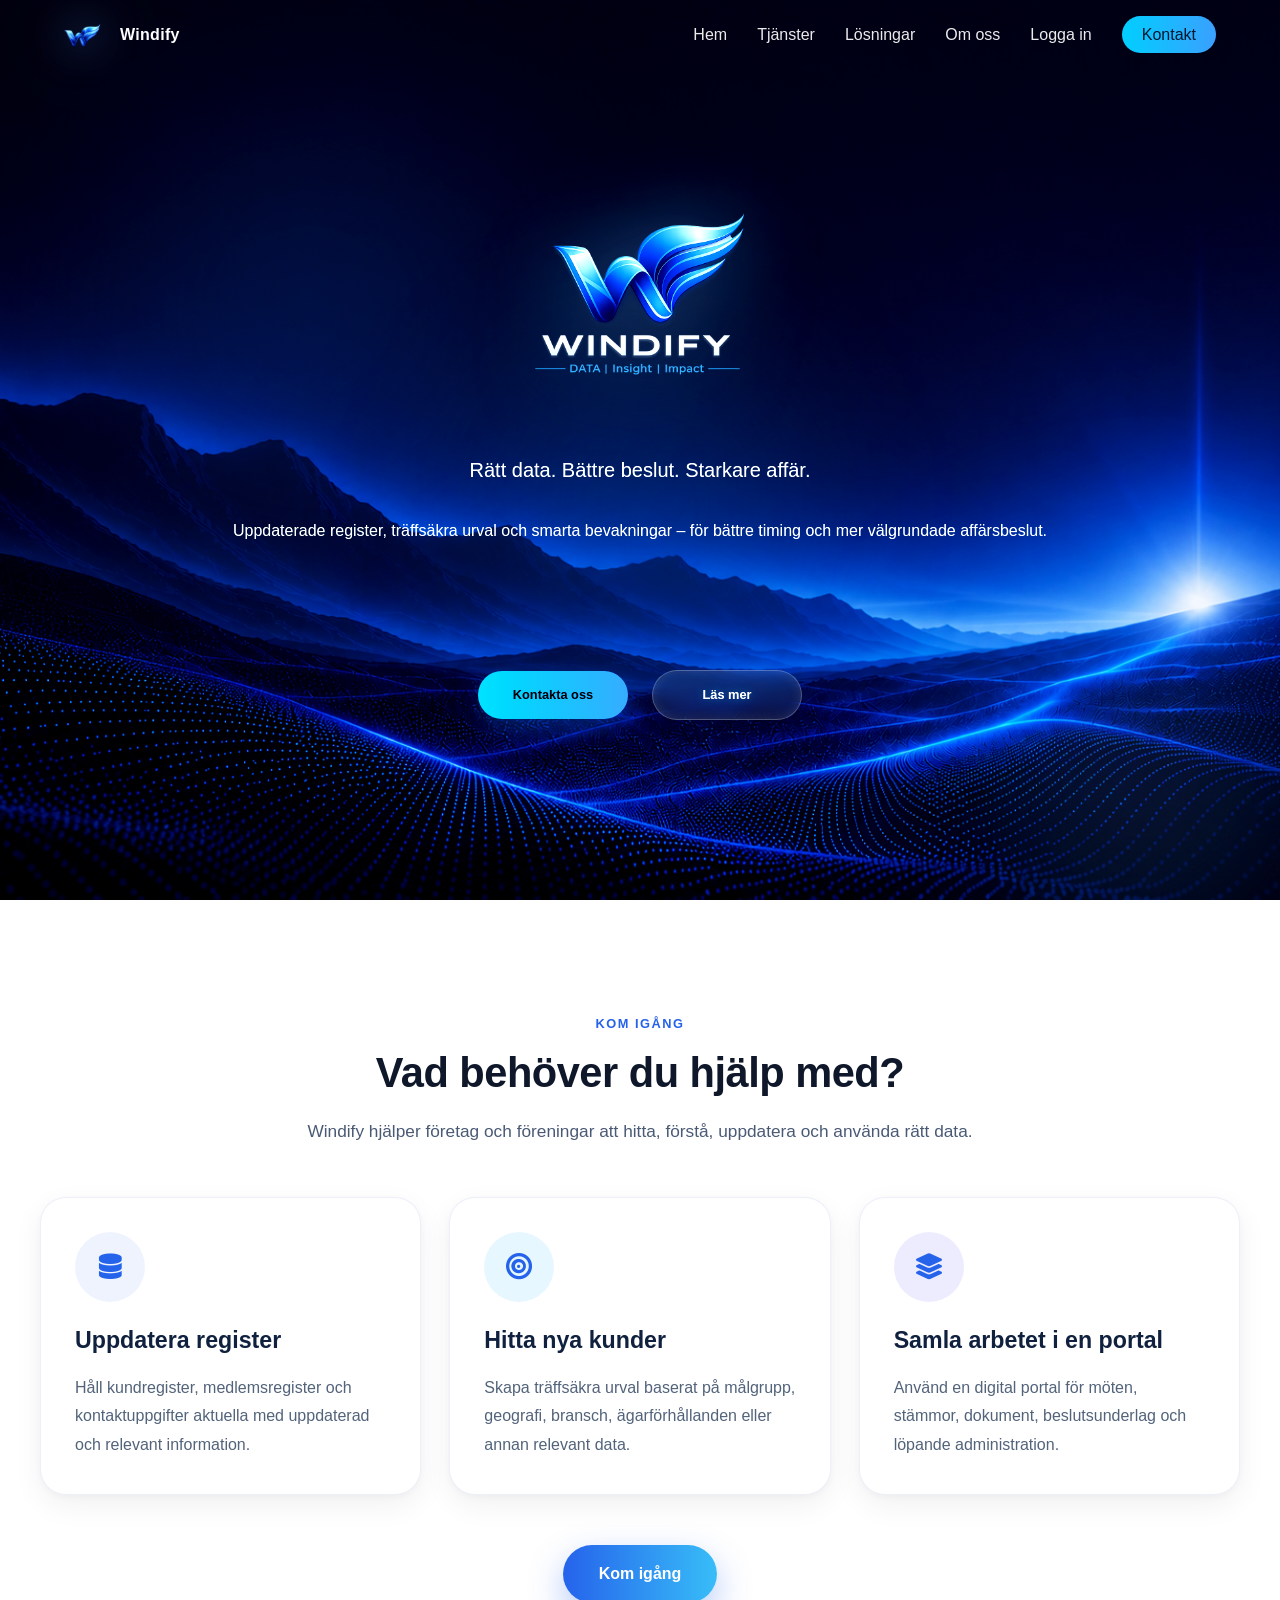
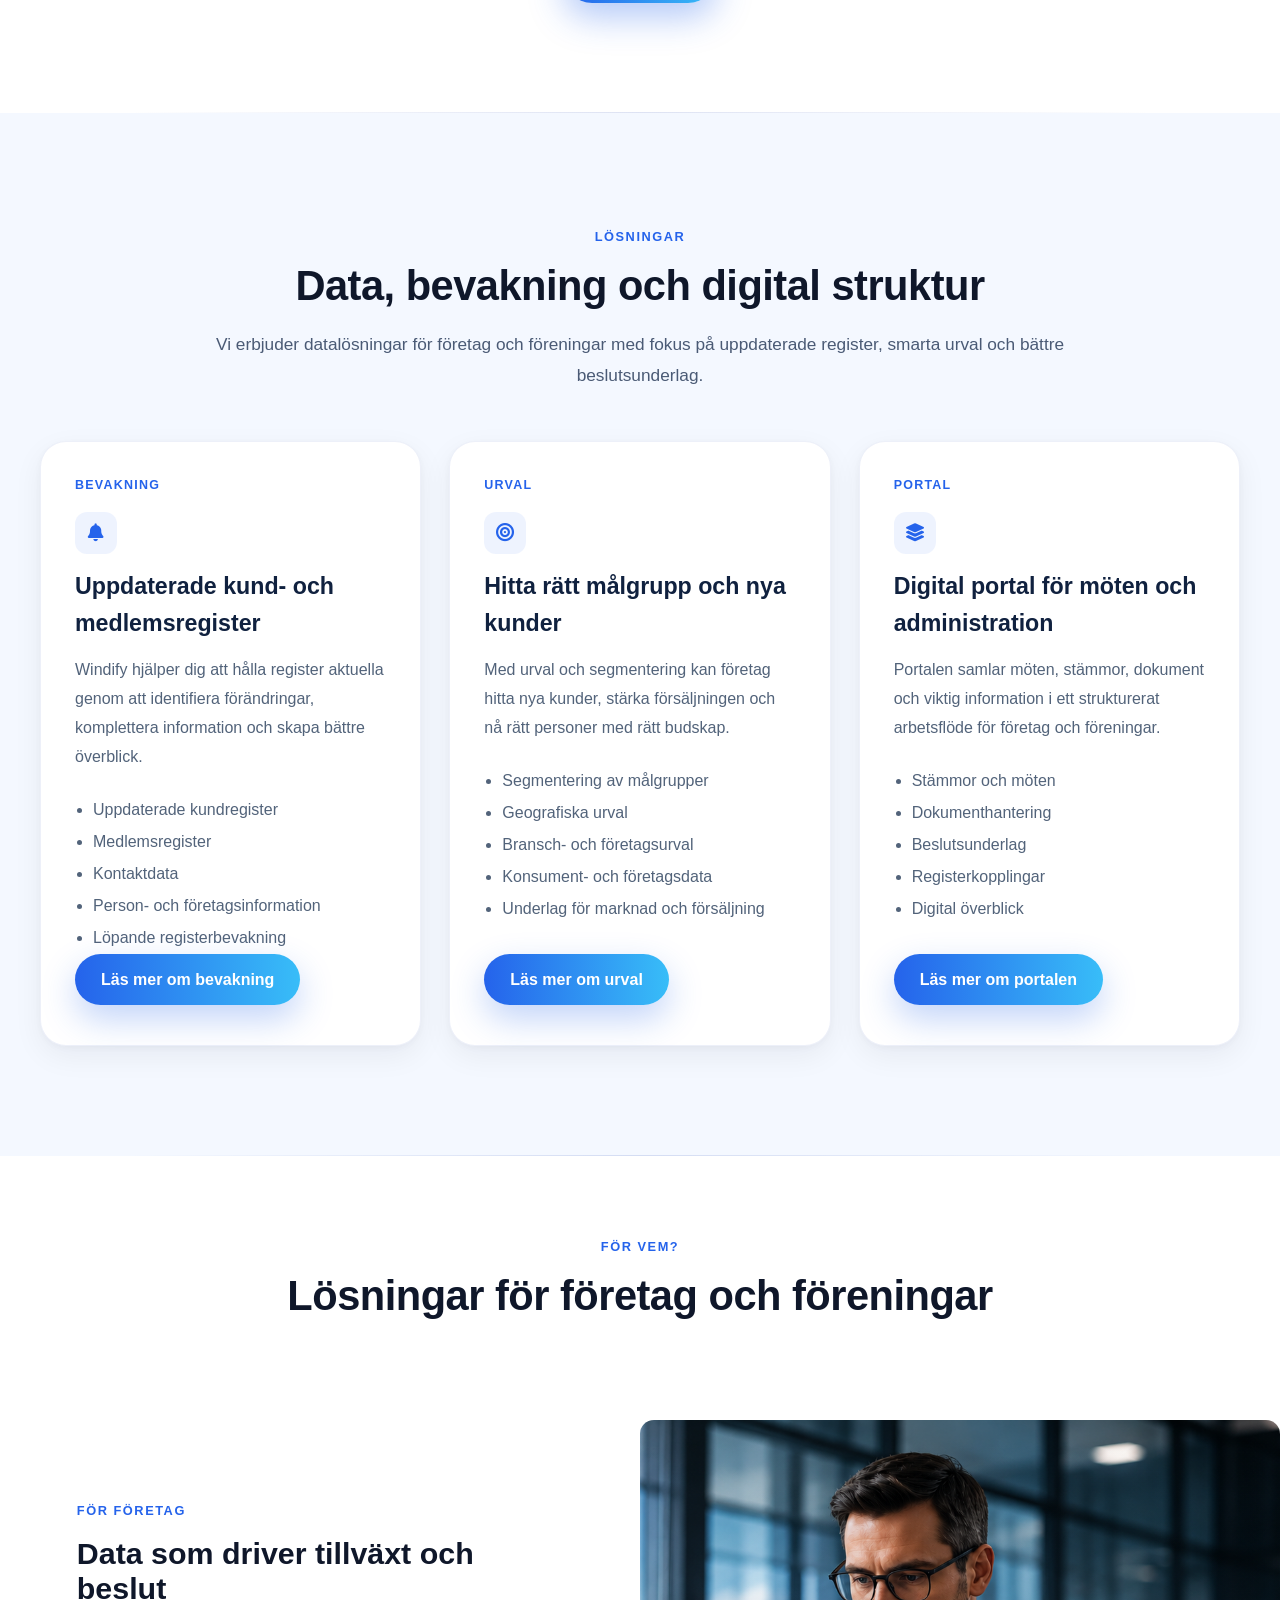
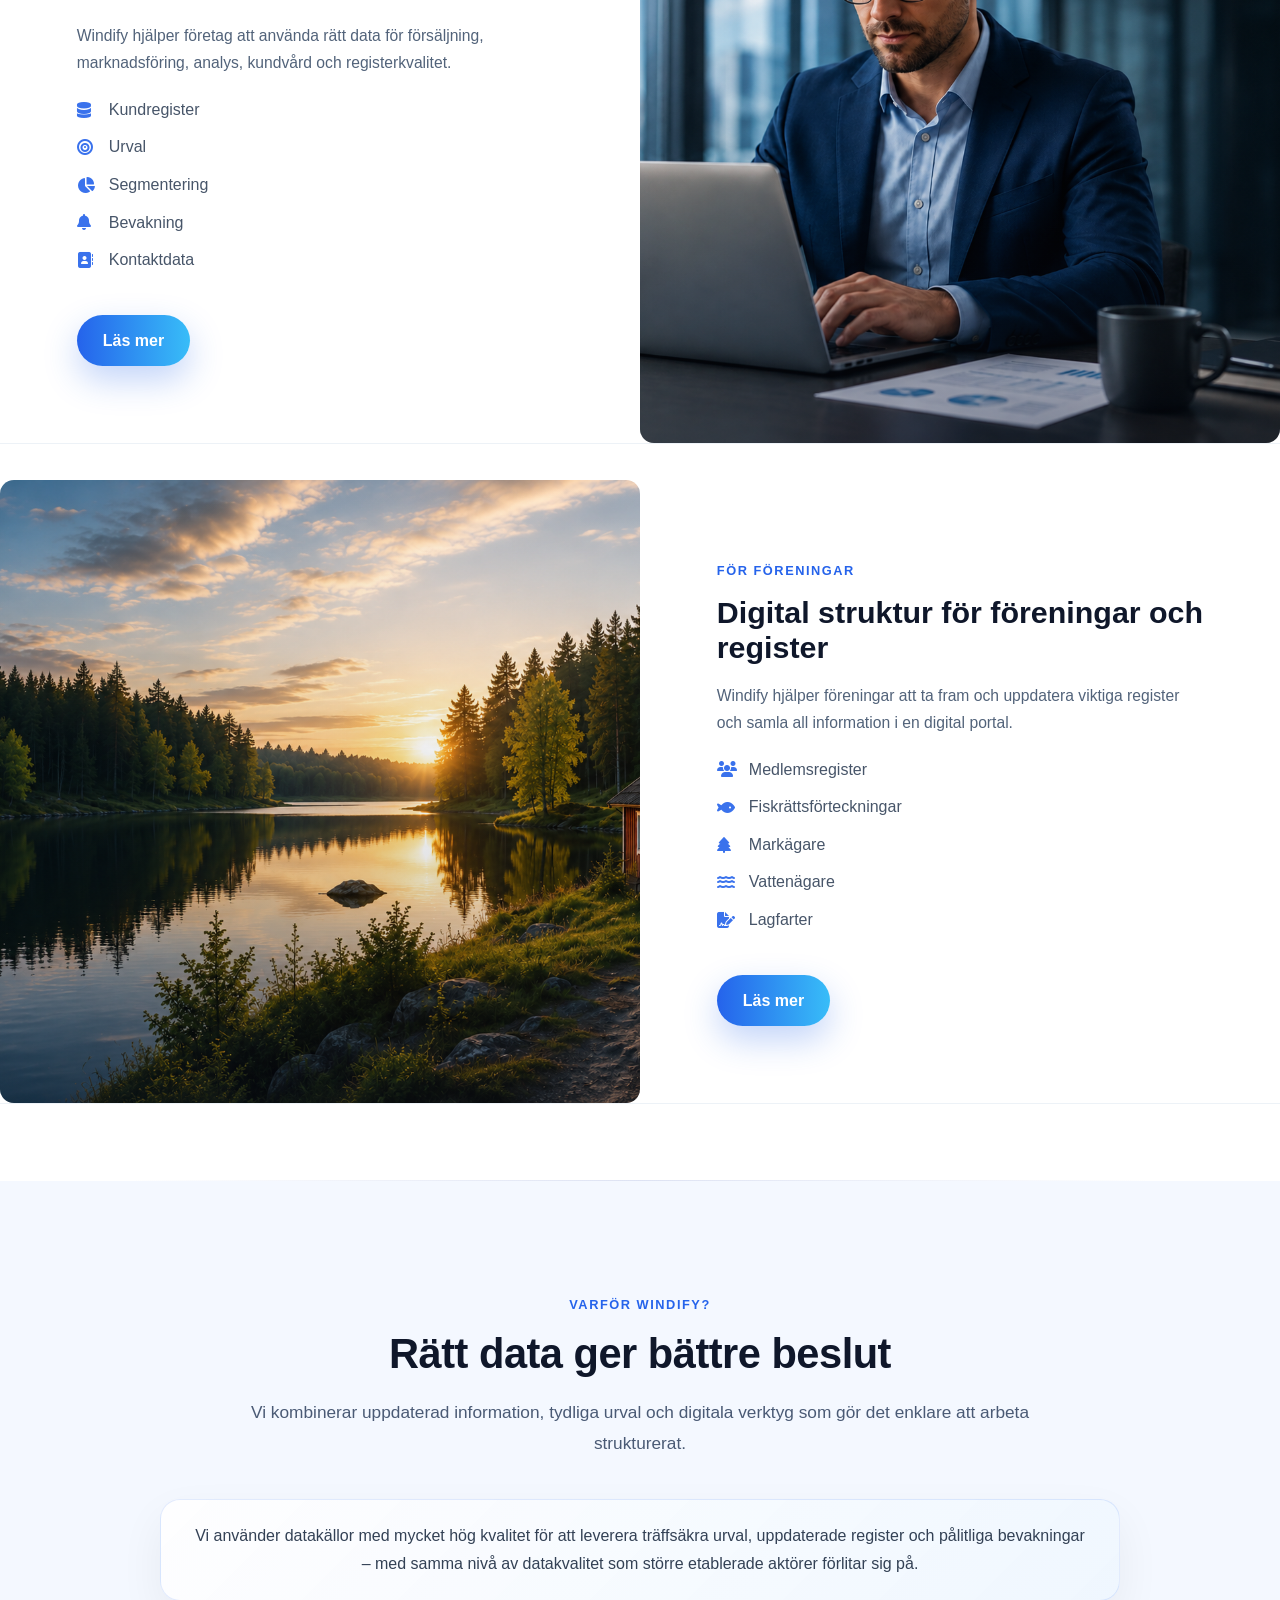
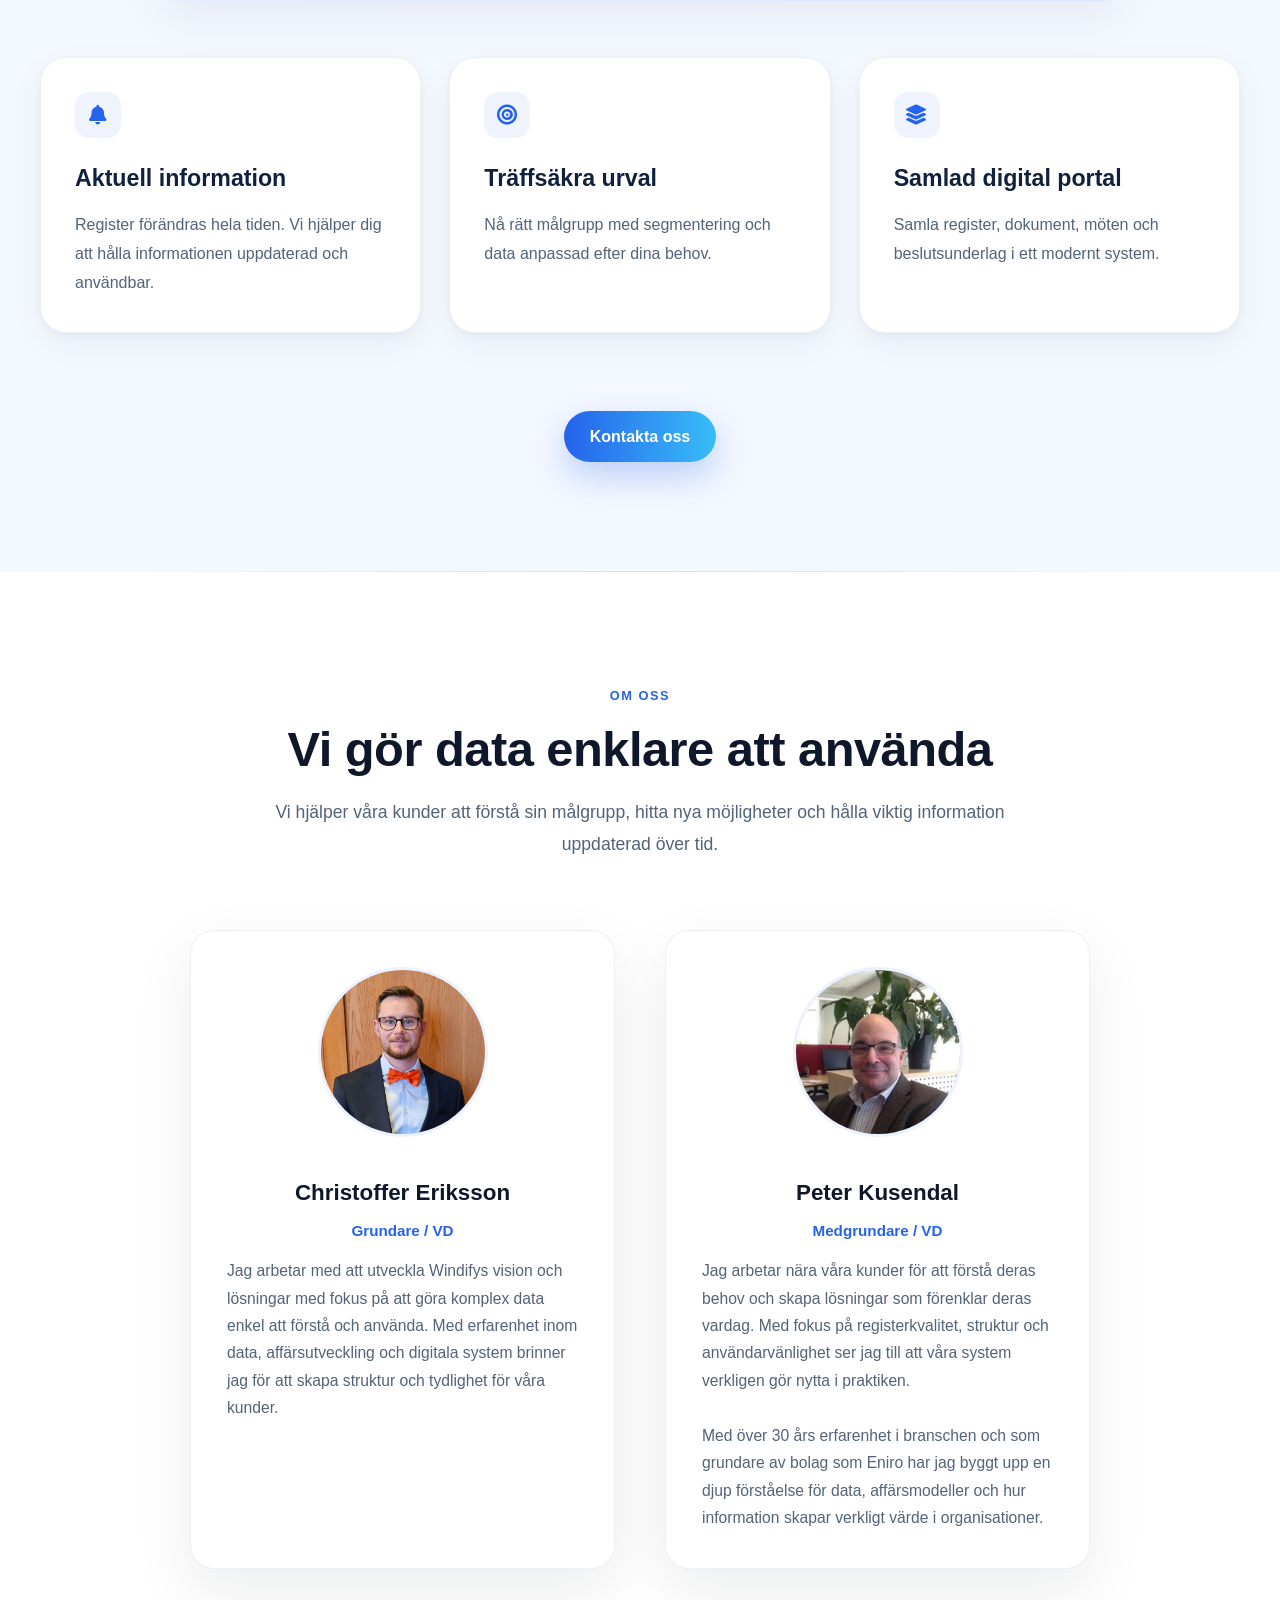
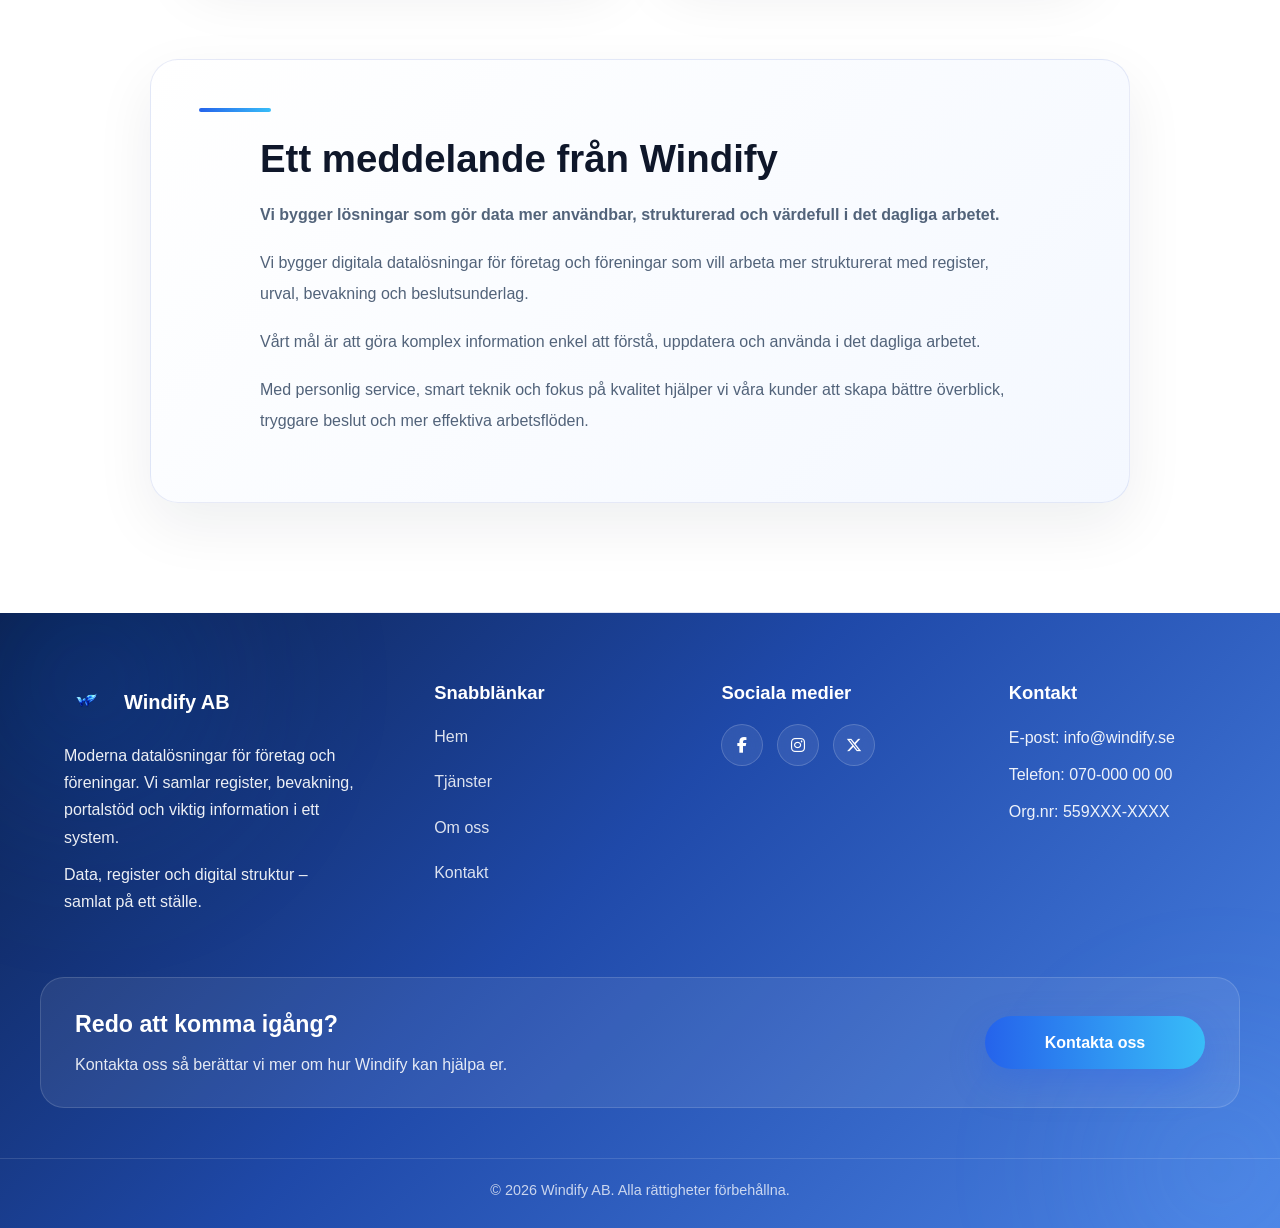
==== index.html @ 260bb3fc "simple html and css for website" ====
<!doctype html>
<html lang="sv">
  <head>
    <meta charset="UTF-8" />
    <meta name="viewport" content="width=device-width, initial-scale=1.0" />
    <title>Windify AB</title>
    <link
      rel="stylesheet"
      href="https://cdnjs.cloudflare.com/ajax/libs/font-awesome/6.5.0/css/all.min.css"
    />
    <link rel="stylesheet" href="main.css" />
  </head>
  <body>
    <nav class="navbar">
      <div class="nav-container">
        <a href="#" class="nav-brand">
          <img
            src="/static/images/windify-navbar-logo.png"
            alt="Windify logga"
            class="nav-logo"
          />
          <span class="nav-brand-name">Windify</span>
        </a>

        <button
          type="button"
          class="nav-toggle"
          aria-label="Öppna meny"
          aria-expanded="false"
          aria-controls="nav-menu"
        >
          <span></span>
          <span></span>
          <span></span>
        </button>

        <ul class="nav-menu" id="nav-menu">
          <li><a href="#">Hem</a></li>

          <li class="nav-item has-dropdown">
            <a href="#solutions">Tjänster</a>
            <div class="dropdown-menu">
              <a href="#bevakning">
                <span class="dropdown-icon"><i class="fas fa-database"></i></span>
                <span class="dropdown-text">
                  <strong>Registerbevakning</strong>
                  <span>Håll kund- och medlemsregister uppdaterade.</span>
                </span>
              </a>
              <a href="#urval">
                <span class="dropdown-icon"><i class="fas fa-bullseye"></i></span>
                <span class="dropdown-text">
                  <strong>Urval & segmentering</strong>
                  <span>Hitta nya kunder och rätt målgrupp.</span>
                </span>
              </a>
              <a href="#portal">
                <span class="dropdown-icon"><i class="fas fa-layer-group"></i></span>
                <span class="dropdown-text">
                  <strong>Digital portal</strong>
                  <span>Samla möten, stämmor och dokument.</span>
                </span>
              </a>
            </div>
          </li>

          <li class="nav-item has-dropdown">
            <a href="#solutions">Lösningar</a>
            <div class="dropdown-menu large">
              <a href="#solutions">
                <span class="dropdown-icon"><i class="fas fa-building"></i></span>
                <span class="dropdown-text">
                  <strong>För företag</strong>
                  <span>Kundregister, kontaktdata, analys och försäljning.</span>
                </span>
              </a>
              <a href="#solutions">
                <span class="dropdown-icon"><i class="fas fa-users"></i></span>
                <span class="dropdown-text">
                  <strong>För föreningar</strong>
                  <span>Medlemsregister, fiskrätt, markägare och lagfarter.</span>
                </span>
              </a>
              <a href="#help">
                <span class="dropdown-icon"
                  ><i class="fas fa-circle-question"></i
                ></span>
                <span class="dropdown-text">
                  <strong>Vad behöver du hjälp med?</strong>
                  <span>Hitta rätt lösning utifrån ditt behov.</span>
                </span>
              </a>
              <a href="#why">
                <span class="dropdown-icon"><i class="fas fa-star"></i></span>
                <span class="dropdown-text">
                  <strong>Varför Windify?</strong>
                  <span
                    >Aktuell data, bättre beslut och mindre administration.</span
                  >
                </span>
              </a>
            </div>
          </li>

          <li><a href="#about">Om oss</a></li>
          <li><a href="#">Logga in</a></li>
          <li><a href="#contact" class="nav-cta">Kontakt</a></li>
        </ul>
      </div>
    </nav>

    <header class="header">
      <div class="hero-overlay"></div>

      <div class="hero-content">
        <img
          src="/static/images/windify-logo.png"
          alt="Windify AB logga"
          class="hero-logo"
        />

        <p class="subtitle">
          Rätt data. Bättre beslut. Starkare affär.
        </p>

        <p class="subtitle secondary">
          Uppdaterade register, träffsäkra urval och smarta bevakningar – för
          bättre timing och mer välgrundade affärsbeslut.
        </p>

        <div class="hero-actions">
          <a href="#contact" class="hero-btn primary">Kontakta oss</a>
          <a href="#services" class="hero-btn secondary">Läs mer</a>
        </div>
      </div>
    </header>

    <main>
      <!-- VAD BEHÖVER DU HJÄLP MED -->
      <section id="help" class="help-section">
        <div class="section-header">
          <span class="section-kicker">Kom igång</span>
          <h2>Vad behöver du hjälp med?</h2>
          <p>
            Windify hjälper företag och föreningar att hitta, förstå, uppdatera
            och använda rätt data.
          </p>
        </div>

        <div class="help-grid">
          <a href="#bevakning" class="help-card">
            <div class="card-icon">
              <i class="fas fa-database"></i>
            </div>
            <h3>Uppdatera register</h3>
            <p>
              Håll kundregister, medlemsregister och kontaktuppgifter aktuella
              med uppdaterad och relevant information.
            </p>
          </a>

          <a href="#urval" class="help-card">
            <div class="card-icon">
              <i class="fas fa-bullseye"></i>
            </div>
            <h3>Hitta nya kunder</h3>
            <p>
              Skapa träffsäkra urval baserat på målgrupp, geografi, bransch,
              ägarförhållanden eller annan relevant data.
            </p>
          </a>

          <a href="#portal" class="help-card">
            <div class="card-icon">
              <i class="fas fa-layer-group"></i>
            </div>
            <h3>Samla arbetet i en portal</h3>
            <p>
              Använd en digital portal för möten, stämmor, dokument,
              beslutsunderlag och löpande administration.
            </p>
          </a>
        </div>
        <div class="help-cta">
          <a href="#contact" class="cta-btn">Kom igång</a>
        </div>
      </section>

      <!-- LÖSNINGAR -->
      <section id="solutions" class="solutions-section">
        <div class="section-header">
          <span class="section-kicker">Lösningar</span>
          <h2>Data, bevakning och digital struktur</h2>
          <p>
            Vi erbjuder datalösningar för företag och föreningar med fokus på
            uppdaterade register, smarta urval och bättre beslutsunderlag.
          </p>
        </div>

        <div class="solution-grid">
          <div id="bevakning" class="solution-card">
            <span class="solution-label">Bevakning</span>
            <div class="card-icon">
              <i class="fa-solid fa-bell"></i>
            </div>
            <h3>Uppdaterade kund- och medlemsregister</h3>
            <p>
              Windify hjälper dig att hålla register aktuella genom att
              identifiera förändringar, komplettera information och skapa bättre
              överblick.
            </p>

            <ul>
              <li>Uppdaterade kundregister</li>
              <li>Medlemsregister</li>
              <li>Kontaktdata</li>
              <li>Person- och företagsinformation</li>
              <li>Löpande registerbevakning</li>
            </ul>
            <a href="#bevakning" class="card-btn">Läs mer om bevakning</a>
          </div>

          <div id="urval" class="solution-card">
            <span class="solution-label">Urval</span>
            <div class="card-icon">
              <i class="fa-solid fa-bullseye"></i>
            </div>
            <h3>Hitta rätt målgrupp och nya kunder</h3>
            <p>
              Med urval och segmentering kan företag hitta nya kunder, stärka
              försäljningen och nå rätt personer med rätt budskap.
            </p>

            <ul>
              <li>Segmentering av målgrupper</li>
              <li>Geografiska urval</li>
              <li>Bransch- och företagsurval</li>
              <li>Konsument- och företagsdata</li>
              <li>Underlag för marknad och försäljning</li>
            </ul>
            <a href="#urval" class="card-btn">Läs mer om urval</a>
          </div>

          <div id="portal" class="solution-card">
            <span class="solution-label">Portal</span>
            <div class="card-icon">
              <i class="fa-solid fa-layer-group"></i>
            </div>
            <h3>Digital portal för möten och administration</h3>
            <p>
              Portalen samlar möten, stämmor, dokument och viktig information i
              ett strukturerat arbetsflöde för företag och föreningar.
            </p>

            <ul>
              <li>Stämmor och möten</li>
              <li>Dokumenthantering</li>
              <li>Beslutsunderlag</li>
              <li>Registerkopplingar</li>
              <li>Digital överblick</li>
            </ul>
            <a href="#portal" class="card-btn">Läs mer om portalen</a>
          </div>
        </div>
      </section>

      <!-- FÖRETAG OCH FÖRENINGAR -->
      <section class="audience-showcase" id="solutions">
        <div class="section-header">
          <span class="section-kicker">För vem?</span>
          <h2>Lösningar för företag och föreningar</h2>
        </div>
        <div class="showcase-row company-row">
          <div class="showcase-content">
            <div class="content-inner">
              <span class="section-kicker">För företag</span>
              <h2>Data som driver tillväxt och beslut</h2>
              <p>
                Windify hjälper företag att använda rätt data för försäljning,
                marknadsföring, analys, kundvård och registerkvalitet.
              </p>

              <ul class="feature-list">
                <li><i class="fa-solid fa-database"></i> Kundregister</li>
                <li><i class="fa-solid fa-bullseye"></i> Urval</li>
                <li><i class="fa-solid fa-chart-pie"></i> Segmentering</li>
                <li><i class="fa-solid fa-bell"></i> Bevakning</li>
                <li><i class="fa-solid fa-address-book"></i> Kontaktdata</li>
              </ul>

              <a href="#contact" class="card-btn">Läs mer</a>
            </div>
          </div>

          <div class="showcase-image">
            <img src="/static/images/företag.png" alt="Företag" />
          </div>
        </div>

        <div class="showcase-row association-row">
          <div class="showcase-image">
            <img src="/static/images/föreningar.png" alt="Föreningar" />
          </div>

          <div class="showcase-content">
            <div class="content-inner">
              <span class="section-kicker">För föreningar</span>
              <h2>Digital struktur för föreningar och register</h2>

              <p>
                Windify hjälper föreningar att ta fram och uppdatera viktiga
                register och samla all information i en digital portal.
              </p>

              <ul class="feature-list">
                <li><i class="fa-solid fa-users"></i> Medlemsregister</li>
                <li><i class="fa-solid fa-fish"></i> Fiskrättsförteckningar</li>
                <li><i class="fa-solid fa-tree"></i> Markägare</li>
                <li><i class="fa-solid fa-water"></i> Vattenägare</li>
                <li>
                  <i class="fa-solid fa-file-signature"></i> Lagfarter
                </li>
              </ul>

              <a href="#contact" class="card-btn">Läs mer</a>
            </div>
          </div>
        </div>
      </section>

      <!-- VARFÖR VÄLJA OSS -->
      <section id="why" class="why-section">
        <div class="section-header">
          <span class="section-kicker">Varför Windify?</span>
          <h2>Rätt data ger bättre beslut</h2>
          <p>
            Vi kombinerar uppdaterad information, tydliga urval och digitala
            verktyg som gör det enklare att arbeta strukturerat.
          </p>
        </div>
        <p class="why-trust-note">
          Vi använder datakällor med mycket hög kvalitet för att leverera
          träffsäkra urval, uppdaterade register och pålitliga bevakningar – med
          samma nivå av datakvalitet som större etablerade aktörer förlitar sig
          på.
        </p>

        <div class="why-grid">
          <div class="why-card">
            <div class="why-icon">
              <i class="fa-solid fa-bell"></i>
            </div>
            <h3>Aktuell information</h3>
            <p>
              Register förändras hela tiden. Vi hjälper dig att hålla
              informationen uppdaterad och användbar.
            </p>
          </div>

          <div class="why-card">
            <div class="why-icon">
              <i class="fa-solid fa-bullseye"></i>
            </div>
            <h3>Träffsäkra urval</h3>
            <p>
              Nå rätt målgrupp med segmentering och data anpassad efter dina
              behov.
            </p>
          </div>

          <div class="why-card">
            <div class="why-icon">
              <i class="fa-solid fa-layer-group"></i>
            </div>
            <h3>Samlad digital portal</h3>
            <p>
              Samla register, dokument, möten och beslutsunderlag i ett modernt
              system.
            </p>
          </div>
          <div class="why-button">
            <a href="#contact" class="card-btn">Kontakta oss</a>
          </div>
        </div>
      </section>

      <!-- OM OSS -->
      <section id="about" class="about-section">
        <div class="about-shell">
          <div class="about-heading">
            <span class="section-kicker">Om oss</span>
            <h2>Vi gör data enklare att använda</h2>
            <p class="about-tagline">
              Vi hjälper våra kunder att förstå sin målgrupp, hitta nya
              möjligheter och hålla viktig information uppdaterad över tid.
            </p>
          </div>

          <div class="team-grid">
            <article class="team-card">
              <img
                src="/static/images/christoffer.jpg"
                alt="Profilbild Christoffer Eriksson"
                class="team-image"
              />
              <h3>Christoffer Eriksson</h3>
              <p class="team-role">Grundare / VD</p>
              <p class="team-text">
                Jag arbetar med att utveckla Windifys vision och lösningar med
                fokus på att göra komplex data enkel att förstå och använda. Med
                erfarenhet inom data, affärsutveckling och digitala system
                brinner jag för att skapa struktur och tydlighet för våra
                kunder.
              </p>
            </article>

            <article class="team-card">
              <img
                src="/static/images/peter.jpg"
                alt="Profilbild Peter Kusendal"
                class="team-image"
              />
              <h3>Peter Kusendal</h3>
              <p class="team-role">Medgrundare / VD</p>
              <p class="team-text">
                Jag arbetar nära våra kunder för att förstå deras behov och skapa
                lösningar som förenklar deras vardag. Med fokus på
                registerkvalitet, struktur och användarvänlighet ser jag till att
                våra system verkligen gör nytta i praktiken.
                <br /><br />
                Med över 30 års erfarenhet i branschen och som grundare av bolag
                som Eniro har jag byggt upp en djup förståelse för data,
                affärsmodeller och hur information skapar verkligt värde i
                organisationer.
              </p>
            </article>
          </div>

          <div class="about-message">
            <h3>Ett meddelande från Windify</h3>
            <p class="about-message-intro">
              Vi bygger lösningar som gör data mer användbar, strukturerad och
              värdefull i det dagliga arbetet.
            </p>
            <p>
              Vi bygger digitala datalösningar för företag och föreningar som
              vill arbeta mer strukturerat med register, urval, bevakning och
              beslutsunderlag.
            </p>
            <p>
              Vårt mål är att göra komplex information enkel att förstå,
              uppdatera och använda i det dagliga arbetet.
            </p>
            <p>
              Med personlig service, smart teknik och fokus på kvalitet hjälper
              vi våra kunder att skapa bättre överblick, tryggare beslut och mer
              effektiva arbetsflöden.
            </p>
          </div>
        </div>
      </section>
    </main>

    <footer id="contact" class="footer">
      <div class="footer-container">
        <div class="footer-column">
          <div class="footer-brand">
            <img
              src="/static/images/windify-navbar-logo.png"
              alt="Windify logo"
            />
            <span>Windify AB</span>
          </div>
          <p>
            Moderna datalösningar för företag och föreningar. Vi samlar
            register, bevakning, portalstöd och viktig information i ett system.
          </p>
          <p class="footer-tagline">
            Data, register och digital struktur – samlat på ett ställe.
          </p>
        </div>

        <div class="footer-column">
          <h4>Snabblänkar</h4>
          <ul class="footer-links">
            <li><a href="#">Hem</a></li>
            <li><a href="#services">Tjänster</a></li>
            <li><a href="#about">Om oss</a></li>
            <li><a href="#contact">Kontakt</a></li>
          </ul>
        </div>

        <div class="footer-column">
          <h4>Sociala medier</h4>
          <div class="social-icons">
            <a href="#" target="_blank" aria-label="Facebook"
              ><i class="fab fa-facebook-f"></i
            ></a>
            <a href="#" target="_blank" aria-label="Instagram"
              ><i class="fab fa-instagram"></i
            ></a>
            <a href="#" target="_blank" aria-label="X"
              ><i class="fab fa-x-twitter"></i
            ></a>
          </div>
        </div>

        <div class="footer-column">
          <h4>Kontakt</h4>
          <p>E-post: info@windify.se</p>
          <p>Telefon: 070-000 00 00</p>
          <p>Org.nr: 559XXX-XXXX</p>
        </div>
      </div>

      <div class="footer-cta">
        <div class="footer-cta-content">
          <h4>Redo att komma igång?</h4>
          <p>Kontakta oss så berättar vi mer om hur Windify kan hjälpa er.</p>
        </div>
        <a href="#contact" class="footer-cta-btn">Kontakta oss</a>
      </div>

      <div class="footer-bottom">
        <p>&copy; 2026 Windify AB. Alla rättigheter förbehållna.</p>
      </div>
    </footer>
    <script>
      const navbar = document.querySelector(".navbar");
      const navToggle = document.querySelector(".nav-toggle");
      const navMenu = document.querySelector(".nav-menu");

      window.addEventListener("scroll", () => {
        if (window.scrollY > 20) {
          navbar.classList.add("scrolled");
        } else {
          navbar.classList.remove("scrolled");
        }
      });

      if (navToggle && navMenu) {
        navToggle.addEventListener("click", () => {
          const isOpen = navMenu.classList.toggle("is-open");
          navToggle.setAttribute("aria-expanded", String(isOpen));
        });

        navMenu.querySelectorAll("a").forEach((link) => {
          link.addEventListener("click", () => {
            navMenu.classList.remove("is-open");
            navToggle.setAttribute("aria-expanded", "false");
          });
        });

        window.addEventListener("resize", () => {
          if (window.innerWidth > 768) {
            navMenu.classList.remove("is-open");
            navToggle.setAttribute("aria-expanded", "false");
          }
        });
      }
    </script>
  </body>
</html>
---- main.css ----
* {
    margin: 0;
    padding: 0;
    box-sizing: border-box;
}

html {
    scroll-behavior: smooth;
}

body {
    font-family: Arial, sans-serif;
    background: #f6f9ff;
    color: #12213f;
    line-height: 1.6;
}

/* NAVBAR */
.navbar {
    position: fixed;
    top: 0;
    left: 0;
    width: 100%;
    background: transparent;
    backdrop-filter: none;
    -webkit-backdrop-filter: none;
    z-index: 1000;
    border-bottom: 1px solid transparent;
    transition: background 0.3s ease, backdrop-filter 0.3s ease, border-color 0.3s ease;
}

.navbar.scrolled {
    background: rgba(8, 24, 63, 0.34);
    backdrop-filter: blur(2px);
    -webkit-backdrop-filter: blur(2px);
    border-bottom: 1px solid rgba(255, 255, 255, 0.08);
}

.nav-container {
    max-width: 1200px;
    margin: 0 auto;
    padding: 10px 24px;
    display: flex;
    align-items: center;
    justify-content: space-between;
}

.nav-logo {
    width: 42px;
    height: 42px;
    object-fit: contain;
    filter:
        drop-shadow(0 0 10px rgba(96, 165, 250, 0.55))
        drop-shadow(0 0 20px rgba(59, 130, 246, 0.35));

    transition: transform 0.2s ease;
    transform: scale(2.0);
    margin-top: 8px;
    
}

.nav-brand {
    display: flex;
    align-items: center;
    gap: 14px;
    color: #ffffff;
    text-decoration: none;
}



.nav-brand-name {
    font-size: 1rem;
    font-weight: 800;
    letter-spacing: 0.3px;
    line-height: 1;
}

.nav-brand:hover .nav-logo {
    transform: scale(2.4);
}


.nav-menu {
    list-style: none;
    display: flex;
    align-items: center;
    gap: 30px;
}

.nav-toggle {
    display: none;
}

.nav-menu a {
    position: relative;
    text-decoration: none;
    color: rgba(255, 255, 255, 0.92);
    font-size: 1rem;
    font-weight: 500;
    transition: color 0.25s ease;
}

.nav-menu a:hover {
    color: #ffffff;
}

.nav-menu a::after {
    content: "";
    position: absolute;
    left: 0;
    bottom: -7px;
    width: 0;
    height: 2px;
    border-radius: 10px;
    background: #ffffff;
    transition: width 0.25s ease;
}

.nav-menu a:hover::after {
    width: 100%;
}

.nav-item {
    position: relative;
}

.has-dropdown > a {
    display: flex;
    align-items: center;
    gap: 6px;
}

.has-dropdown {
    position: relative;
}

.has-dropdown::after {
    content: "";
    position: absolute;
    left: -24px;
    right: -24px;
    top: 100%;
    height: 22px;
    background: transparent;
}

.dropdown-menu {
    position: absolute;
    top: calc(100% + 12px);
    left: 50%;
    transform: translateX(-50%) translateY(8px);
    width: 340px;
    padding: 14px;
    border-radius: 20px;
    background: rgba(255, 255, 255, 0.96);
    backdrop-filter: blur(12px);
    -webkit-backdrop-filter: blur(12px);
    border: 1px solid rgba(30, 64, 175, 0.12);
    box-shadow: 0 18px 50px rgba(15, 23, 42, 0.18);
    opacity: 0;
    visibility: hidden;
    pointer-events: none;
    transition: opacity 0.24s ease, transform 0.24s ease, visibility 0.24s ease;
}

.dropdown-menu::before {
    content: "";
    position: absolute;
    top: -6px;
    left: 50%;
    width: 12px;
    height: 12px;
    transform: translateX(-50%) rotate(45deg);
    background: rgba(255, 255, 255, 0.96);
    border-left: 1px solid rgba(30, 64, 175, 0.12);
    border-top: 1px solid rgba(30, 64, 175, 0.12);
}

.dropdown-menu.large {
    width: 440px;
    display: grid;
    grid-template-columns: 1fr;
    gap: 6px;
}

.has-dropdown:hover .dropdown-menu {
    opacity: 1;
    visibility: visible;
    pointer-events: auto;
    transform: translateX(-50%) translateY(-1px);
}

.dropdown-menu a {
    display: flex;
    align-items: flex-start;
    gap: 10px;
    position: relative;
    padding: 14px 16px;
    border-radius: 16px;
    text-decoration: none;
    background: transparent;
    border: 1px solid rgba(255, 255, 255, 0);
    transition: all 0.2s ease;
}

.dropdown-menu a:hover {
    background: rgba(37, 99, 235, 0.045);
    transform: none;
}

.dropdown-menu a::before {
    content: none;
}

.dropdown-menu a:hover::before {
    opacity: 0;
}

.dropdown-menu strong {
    display: block;
    color: #0f172a;
    font-size: 0.95rem;
    margin-bottom: 6px;
}

.dropdown-menu span {
    display: block;
    color: #52637a;
    font-size: 0.85rem;
    line-height: 1.5;
}

.dropdown-icon {
    background: none !important;
    width: auto;
    height: auto;
    min-width: auto;
    padding: 0;
    border-radius: 0;
}

.dropdown-icon i {
    font-size: 16px;
    color: #2563eb;
}

.dropdown-text {
    display: block;
}

.dropdown-text strong {
    display: block;
    font-size: 0.95rem;
    margin-bottom: 4px;
}

.dropdown-text span {
    display: block;
    font-size: 0.86rem;
    line-height: 1.45;
}

.dropdown-menu a:hover .dropdown-icon {
    background: none !important;
}

.dropdown-menu a:hover .dropdown-icon i {
    color: #1d4ed8;
}

.dropdown-menu a + a {
    margin-top: 4px;
}

.nav-cta {
    padding: 10px 20px;
    border-radius: 999px;
    background: linear-gradient(90deg, #00cfff, #3aa0ff);
    color: #00182e !important;
    font-weight: 800;
}

/* HERO */
.header {
    position: relative;
    min-height: 100vh;
    padding: 60px 20px 0px;
    display: flex;
    align-items: center;
    justify-content: center;
    text-align: center;
    overflow: hidden;
    background: url('/static/images/ChatGPT\ Image\ 2\ maj\ 2026\ 22_14_27.png') no-repeat center center ;
    background-size: cover;
    filter: brightness(1.05) contrast(1.1);
    
    /*background:
        radial-gradient(circle at 50% 22%, rgba(96, 165, 250, 0.26), transparent 32%),
        radial-gradient(circle at 76% 78%, rgba(120, 190, 255, 0.24), transparent 34%),
        linear-gradient(135deg, #0b1f4b 0%, #1f49a9 48%, #4b84e6 100%);*/
}

.header::before {
    content: "";
    position: absolute;
    width: 620px;
    height: 620px;
    top: -180px;
    left: -180px;
    background: radial-gradient(circle, rgba(13, 110, 253, 0.28), transparent 70%);
    filter: blur(90px);
    z-index: 0;
    inset: 0;
}


.header::after {
    content: "";
    position: absolute;
    width: 520px;
    height: 520px;
    bottom: -140px;
    right: -120px;
    background: radial-gradient(circle, rgba(120, 190, 255, 0.24), transparent 70%);
    filter: blur(90px);
    z-index: 0;
}


.hero-overlay {
    position: absolute;
    inset: 0;
    background: linear-gradient(
        180deg,
        rgba(4, 15, 40, 0.24),
        rgba(4, 15, 40, 0.04)
    );
    z-index: 1;
}

.hero-content {
    position: relative;
    z-index: 2;
    width: 100%;
    max-width: 1100px;
    color: #ffffff;
    margin-top: -40px;
    
}

.hero-content::before {
    content: "";
    position: absolute;
    top: 95px;
    left: 50%;
    transform: translateX(-50%);
    width: 460px;
    height: 460px;
    background: radial-gradient(circle, rgba(59, 130, 246, 0.25), transparent 70%);
    filter: blur(65px);
    z-index: -1;
}



.hero-logo {
    width: 500px;
    max-width: 90vw;
    height: auto;
    display: block;
    margin: -30px auto 0px;
    object-fit: contain;
    animation: logoFadeIn 0.9s ease forwards;
    filter:
        drop-shadow(0 22px 45px rgba(0, 0, 0, 0.32))
        drop-shadow(0 0 42px rgba(96, 165, 250, 0.48));
}



.subtitle {
    max-width: 700px;
    margin: 0px auto 30px;
    font-size: 1.25rem;
    line-height: 1.7;
    font-weight: 500;
    color: #ffffff;
    transform: translateY(-30px);
}

.subtitle.secondary {
    max-width: 900px;
    margin-bottom: 34px;
    font-size: 1rem;
    font-weight: 400;
    line-height: 1.8;
    color: #ffffff;
}

/* HERO BUTTONS */
.hero-actions {
    display: flex;
    justify-content: center;
    align-items: center;
    gap: 24px;
    flex-wrap: wrap;
    transform: translateY(-20px);
}

.hero-btn {
    display: inline-block;
    min-width: 150px;
    text-decoration: none;
    padding: 14px 30px;
    border-radius: 999px;
    font-size: 0.8rem;
    font-weight: 700;
    transition: all 0.25s ease;
    margin: 80px 0px 0px;
}

.hero-btn:hover {
    transform: translateY(-3px) scale(1.02);
}

.hero-btn.primary {
    background: linear-gradient(90deg, #00cfff, #3aa0ff);
    color: #060606;

    /*box-shadow:
        0 0 30px rgba(0, 200, 255, 0.7),
        0 15px 35px rgba(0, 0, 0, 0.3);*/

    box-shadow: 0 10px 30px rgba(37, 99, 235, 0.4);

    backdrop-filter: blur(2px);
}

.hero-btn.primary:hover {
    transform: translateY(-3px);
    box-shadow:
        0 0 40px rgba(0, 200, 255, 0.9),
        0 15px 35px rgba(0, 0, 0, 0.35);
}

.hero-btn.secondary {
    background: rgba(255, 255, 255, 0.08);
    border: 1px solid rgba(255, 255, 255, 0.25);
    backdrop-filter: blur(8px);
    color: #fff;
    box-shadow: inset 0 0 12px rgba(255,255,255,0.1);
    text-shadow: 0 0 10px rgba(0,200,255,0.4);
}

.hero-btn.secondary:hover {
    transform: translateY(-3px);
    background: rgba(255, 255, 255, 0.12);
    border-color: rgba(255, 255, 255, 0.58);
}

/* MAIN CONTENT */
.container {
    max-width: 1400px;
    margin: 0 auto;
    padding: 90px 20px 60px;
    display: flex;
    justify-content: center;
    align-items: stretch;
    gap: 42px;
    flex-wrap: wrap;
}

/* SECTIONS */


section {
    scroll-margin-top: 90px;
    padding: 120px 20px;
    position: relative;
}

section::after {
    content: "";
    position: absolute;
    bottom: 0;
    left: 50%;
    transform: translateX(-50%);
    width: 80%;
    height: 1px;
    background: linear-gradient(
        to right,
        transparent,
        rgba(30, 64, 175, 0.15),
        transparent
    );
}

.help-section,
.solutions-section,
.audience-section,
.why-section,
.about-section {
    padding: 110px 20px;
    color: #10213f;
    position: relative;
}

.help-section {
    background: #ffffff;
}

.solutions-section {
    background: #f4f8ff;
}

.audience-section {
    background: #ffffff;
}

.why-section {
    background: #f4f8ff;
}

.about-section {
    background: #ffffff;
}

.section-header {
    max-width: 850px;
    margin: 0 auto 50px;
    text-align: center;
}

.section-kicker {
    display: inline-block;
    margin-bottom: 14px;
    color: #2563eb;
    font-size: 0.8rem;
    font-weight: 800;
    letter-spacing: 0.12em;
    text-transform: uppercase;
}

.section-header h2,
.about-content h2 {
    font-size: 2.6rem;
    font-weight: 700;
    line-height: 1.2;
    letter-spacing: -0.5px;
    margin-bottom: 18px;
    color: #0f172a;
}

.section-header p,
.about-content p {
    color: #4a5a75;
    font-size: 1.08rem;
    line-height: 1.8;
}

/* GRIDS */
.help-grid,
.why-grid,
.audience-grid,
.solution-grid {
    max-width: 1200px;
    margin: 0 auto;
    display: grid;
    gap: 28px;
}

.help-grid,
.why-grid {
    grid-template-columns: repeat(3, 1fr);
}

.help-cta {
    display: flex;
    justify-content: center;
    margin-top: 50px;
}

.cta-btn {
    display: inline-block;
    padding: 16px 36px;
    border-radius: 999px;
    background: linear-gradient(90deg, #2563eb, #38bdf8);
    color: #ffffff;
    font-weight: 800;
    font-size: 1rem;
    text-decoration: none;
    box-shadow: 0 14px 35px rgba(37, 99, 235, 0.35);
    transition: all 0.25s ease;
}

.cta-btn:hover {
    transform: translateY(-2px);
    box-shadow: 0 18px 40px rgba(37, 99, 235, 0.4);
}

.audience-grid {
    grid-template-columns: repeat(2, 1fr);
}

.solution-grid {
    grid-template-columns: repeat(3, 1fr);
}

/* CARDS */
.help-card,
.why-card,
.audience-card,
.solution-card {
    text-decoration: none;
    padding: 34px;
    border-radius: 26px;
    background: #ffffff;
    border: 1px solid rgba(30, 64, 175, 0.08);
    backdrop-filter: blur(14px);
    box-shadow:
        0 10px 30px rgba(15, 23, 42, 0.06),
        0 2px 10px rgba(15, 23, 42, 0.04);
    transition: 0.25s ease;
}

.help-card:hover,
.why-card:hover,
.audience-card:hover,
.solution-card:hover {
    transform: none;
    background: #ffffff;
    border-color: rgba(37, 99, 235, 0.10);
    box-shadow: 0 18px 45px rgba(15, 23, 42, 0.08);
}

.help-card h3,
.why-card h3,
.audience-card h3,
.solution-card h3 {
    color: #10213f;
    font-size: 1.45rem;
    margin-bottom: 14px;
}

.help-card .card-icon {
    width: 70px;
    height: 70px;
    border-radius: 50%;
    display: flex;
    align-items: center;
    justify-content: center;
    margin-bottom: 20px;
    background: rgba(37, 99, 235, 0.08);
}

.help-card .card-icon i {
    font-size: 26px;
    color: #2563eb;
}

.help-grid .help-card:nth-child(2) .card-icon {
    background: rgba(56, 189, 248, 0.12);
}

.help-grid .help-card:nth-child(3) .card-icon {
    background: rgba(99, 102, 241, 0.12);
}

.help-card p,
.why-card p,
.audience-card p,
.solution-card p {
    color: #52637a;
    line-height: 1.8;
}

.why-card {
    width: 100%;
    min-width: 0;
    display: flex;
    flex-direction: column;
}

.why-trust-note {
    max-width: 960px;
    margin: -10px auto 56px;
    padding: 22px 28px;
    border-left: none;
    border: 1px solid rgba(37, 99, 235, 0.12);
    background: linear-gradient(135deg, rgba(255,255,255,0.86), rgba(239,246,255,0.9));
    border-radius: 20px;
    box-shadow: 0 18px 45px rgba(15, 23, 42, 0.06);
    color: #334155;
    font-size: 1rem;
    line-height: 1.75;
    text-align: center;
}

.why-icon {
    width: 46px;
    height: 46px;
    margin-bottom: 22px;
    border-radius: 14px;
    background: rgba(37, 99, 235, 0.08);
    display: flex;
    align-items: center;
    justify-content: center;
}

.why-icon i {
    font-size: 20px;
    color: #2563eb;
}

.solution-label {
    display: inline-block;
    margin-bottom: 16px;
    color: #2563eb;
    font-size: 0.78rem;
    font-weight: 800;
    letter-spacing: 0.1em;
    text-transform: uppercase;
}

.solution-card ul {
    margin-top: 22px;
    padding-left: 18px;
    color: #52637a;
    line-height: 2;
}

.solution-card {
    display: flex;
    flex-direction: column;
    padding-bottom: 40px;
}

.solution-card .card-btn {
    margin-top: auto;
    align-self: flex-start;
}

.solution-card .card-icon {
    width: 42px;
    height: 42px;
    margin-bottom: 14px;
    display: flex;
    align-items: center;
    justify-content: center;
    border-radius: 12px;
    background: rgba(37, 99, 235, 0.08);
    transition: all 0.2s ease;
}

.solution-card .card-icon i {
    font-size: 18px;
    color: #2563eb;
}

.solution-card:hover .card-icon {
    background: rgba(37, 99, 235, 0.12);
    transform: translateY(-2px);
}

/* CARDS */
.card {
    position: relative;
    background: #ffffff;
    width: 520px;
    max-width: 100%;
    padding: 40px 38px 34px;
    border-radius: 28px;
    border: 1px solid rgba(13, 110, 253, 0.08);
    box-shadow:
        0 14px 40px rgba(13, 110, 253, 0.14),
        0 6px 18px rgba(13, 110, 253, 0.08);
    transition: transform 0.3s ease, box-shadow 0.3s ease;
    overflow: hidden;
}

.card:hover {
    transform: translateY(-10px);
    box-shadow:
        0 24px 65px rgba(13, 110, 253, 0.24),
        0 12px 30px rgba(13, 110, 253, 0.14),
        0 0 44px rgba(13, 110, 253, 0.12);
}

.card h2 {
    color: #2f67f1;
    font-size: 2.1rem;
    margin-bottom: 18px;
    line-height: 1.2;
}

.card p {
    font-size: 1rem;
    line-height: 1.9;
    color: #31486c;
    margin-bottom: 24px;
}

/* AUDIENCE */

.audience-showcase {
    background: #ffffff;
    padding: clamp(40px, 6vw, 80px) 0;
    display: grid;
    gap: clamp(20px, 3vw, 36px);
}

.audience-showcase > .section-header {
    margin-bottom: 45px;
}

.showcase-row {
    display: grid;
    grid-template-columns: 1fr 1fr;
    align-items: stretch;
    overflow: hidden;
    border-bottom: 1px solid #edf2f7;
}

.showcase-content {
    padding: clamp(40px, 6vw, 80px);
    display: flex;
    flex-direction: column;
    justify-content: center;
}

.content-inner {
    max-width: 500px;
}

.showcase-content h2 {
    max-width: 560px;
    font-size: 1.9rem;
    line-height: 1.15;
    color: #0f172a;
    margin-bottom: 18px;
}

.showcase-content p {
    max-width: 470px;
    font-size: 0.98rem;
    line-height: 1.7;
    color: #52637a;
}

.showcase-content ul {
    margin: 20px 0 0;
}

.showcase-content li {
    margin-bottom: 7px; 
}

.showcase-image {
    display: flex;
    align-items: center;
    justify-content: center;
    width: 100%;
    height: 100%;
    min-height: 100%;
    padding: 0;
    background-size: cover;
    background-position: center;
    position: relative;
    overflow: hidden;
    border-radius: 14px;
}

.showcase-image::after {
    content: "";
    position: absolute;
    inset: 0;
    background: linear-gradient(
        to top,
        rgba(15, 23, 42, 0.26),
        rgba(15, 23, 42, 0.08) 45%,
        rgba(15, 23, 42, 0)
    );
    z-index: 2;
    pointer-events: none;
}

.showcase-image img {
    width: 100%;
    height: 100%;
    object-fit: cover;
    object-position: 60% center;
    display: block;
    position: relative;
    z-index: 0;
}

.company-image {
    background: none;
    display: flex;
    align-items: center;
    justify-content: center;
}

.company-image::before {
    content: "";
    position: absolute;
    inset: 0;

    background: linear-gradient(
        to right,
        rgba(255,255,255,0.95),
        rgba(255,255,255,0.2),
        rgba(255,255,255,0)
    );
    z-index: 1;
}

.company-row .showcase-image img {
    object-fit: cover;
    object-position: 60% center;
}


.association-image {
    background: none;
    display: flex;
    align-items: center;
    justify-content: center;
}

.association-image::before {
    content: "";
    position: absolute;
    inset: 0;

    background: linear-gradient(
        to right,
        rgba(255,255,255,0.95),
        rgba(255,255,255,0.2),
        rgba(255,255,255,0)
    );
    z-index: 1;
}

.association-row .showcase-image img {
    object-position: center;
}

.audience-list {
    list-style: none;
    margin-top: 26px;
    padding: 0;
    display: grid;
    gap: 5px;
}

.audience-list li {
    position: relative;
    padding-left: 28px;
    color: #52637a;
    font-size: 0.95rem;
}

.audience-list li::before {
    content: "";
    position: absolute;
    left: 0;
    top: 0.55em;
    width: 9px;
    height: 9px;
    border-radius: 999px;
    background: linear-gradient(135deg, #2563eb, #38bdf8);
    box-shadow: 0 0 14px rgba(56, 189, 248, 0.45);
}

.feature-list {
    list-style: none;
    padding: 0;
    margin: 20px 0;
}

.feature-list li {
    display: flex;
    align-items: center;
    gap: 12px;
    margin-bottom: 12px;
    color: #475569;
    font-size: 16px;
    padding-left: 0;
    transition: all 0.2s ease;
}

.feature-list li::before {
    content: none;
}

.feature-list li i {
    font-size: 16px;
    color: #2563eb;
    min-width: 20px;
    opacity: 0.9;
}

.feature-list li:hover {
    transform: translateX(4px);
    color: #1e293b;
}



.audience-section {
    background: #ffffff;
    padding: 80px 0;
}

.audience-section .section-header {
    margin-bottom: 45px;
}

.audience-split {
    width: 100%;
}

.audience-row {
    display: grid;
    grid-template-columns: 1fr 1fr;
    min-height: 520px;
    align-items: center;
}

.audience-row.reverse .audience-text {
    order: 2;
}

.audience-row.reverse .audience-visual {
    order: 1;
}

.audience-text {
    padding: 60px max(40px, 8vw);
    display: flex;
    flex-direction: column;
    justify-content: center;
}

.audience-text h3 {
    font-size: clamp(2rem, 3vw, 3.2rem);
    line-height: 1.12;
    max-width: 620px;
    color: #0f172a;
    margin-bottom: 22px;
    letter-spacing: -0.04em;
}

.audience-text p {
    font-size: 1.05rem;
    line-height: 1.75;
    color: #52637a;
    max-width: 560px;
}

.audience-visual {
    height: 520px;
    min-height: 0;
    border-radius: 0;
    overflow: hidden;
    background: linear-gradient(135deg, #eaf4ff, #ffffff);
    position: relative;
    overflow: hidden;
}

.audience-visual::before {
    content: "";
    position: absolute;
    inset: 0;
    background: radial-gradient(
        circle at 70% 30%,
        rgba(96,165,250,0.25),
        transparent 60%
    );
}

.audience-visual::after {
    content: "";
    position: absolute;
    inset: 0;
    background: linear-gradient(
        to left,
        rgba(255,255,255,0) 40%,
        rgba(255,255,255,0.85) 100%
    );
}

.audience-row.reverse .audience-visual::after {
    background: linear-gradient(
        to right,
        rgba(255,255,255,0) 40%,
        rgba(255,255,255,0.85) 100%
    );
}

.audience-row:hover .audience-visual img {
    transform: scale(1.05);
}

.audience-visual img {
    width: 100%;
    height: 100%;
    object-fit: contain;
    display: block;
    transition: transform 0.8s ease;
    transform: scale(1.05);
    object-position: center;
}

.audience-row:first-of-type .audience-visual img {
    object-position: center left;
}

.audience-row.reverse .audience-visual img {
    object-position: center center;
}

.audience-list {
    list-style: none;
    margin-top: 24px;
    padding: 0;
    display: grid;
    gap: 10px;
}

.audience-list li {
    position: relative;
    padding-left: 26px;
    color: #52637a;
    font-size: 1rem;
    line-height: 1.6;
}

.audience-list li::before {
    content: "";
    position: absolute;
    left: 0;
    top: 0.65em;
    width: 8px;
    height: 8px;
    border-radius: 50%;
    background: linear-gradient(135deg, #2563eb, #38bdf8);
    box-shadow: 0 0 14px rgba(56, 189, 248, 0.45);
}

/* BUTTON */
.btn {
    display: inline-block;
    text-decoration: none;
    padding: 14px 32px;
    border-radius: 999px;
    background: linear-gradient(135deg, #2f67f1, #5b95f9);
    color: #ffffff;
    font-size: 1rem;
    font-weight: 700;
    transition: all 0.25s ease;
    box-shadow: 0 12px 24px rgba(47, 103, 241, 0.18);
}

.btn:hover {
    transform: translateY(-3px);
    box-shadow: 0 18px 32px rgba(47, 103, 241, 0.28);
}

.card-btn {
    display: inline-flex;
    width: fit-content;
    margin-top: 30px;
    padding: 13px 26px;
    border-radius: 999px;
    text-decoration: none;
    background: linear-gradient(90deg, #2563eb, #38bdf8);
    color: #ffffff;
    font-weight: 800;
    box-shadow: 0 14px 34px rgba(37, 99, 235, 0.28);
}


.card-btn:hover {
    transform: translateY(-2px);
    box-shadow: 0 18px 38px rgba(37, 99, 235, 0.3);
}


.why-button {
  grid-column: 1 / -1;
  justify-self: center;
  display: flex;
  justify-content: center;
  margin-top: 20px;
}

.why-section .card-btn {
    width: auto;
    max-width: 100%;
}



/* ABOUT */
.about-section {
    background: #ffffff;
    padding: 110px 20px;
    overflow-x: clip;
}

.about-shell {
    width: 100%;
    max-width: 1100px;
    margin: 0 auto;
}

.about-heading {
    text-align: center;
}

.about-heading h2 {
    font-size: clamp(2rem, 4.4vw, 3.05rem);
    font-weight: 700;
    line-height: 1.15;
    letter-spacing: -0.5px;
    color: #0f172a;
}

.about-tagline {
    font-size: 1.1rem;
    color: #52637a;
    max-width: 800px;
    margin: 20px auto 40px;
    text-align: center;
    line-height: 1.8;
}

.team-grid {
    display: grid;
    grid-template-columns: repeat(2, 1fr);
    gap: 50px;
    max-width: 900px;
    margin: 70px auto;
}

.team-card {
    background: #ffffff;
    border-radius: 24px;
    padding: 36px;
    text-align: center;
    box-shadow: 0 22px 60px rgba(15, 23, 42, 0.08);
    border: 1px solid rgba(30, 64, 175, 0.08);
}

.team-image {
    width: 170px;
    height: 170px;
    border-radius: 50%;
    object-fit: cover;
    margin-bottom: 20px;
    border: 3px solid rgba(37, 99, 235, 0.09);
    transition: transform 0.3s ease;
}

.team-card:hover .team-image {
    transform: scale(1.05);
}

.team-card h3 {
    font-size: 1.4rem;
    color: #0f172a;
    margin-top: 10px;
    margin-bottom: 8px;
}

.team-role {
    color: #2563eb;
    font-size: 0.95rem;
    font-weight: 600;
    margin-bottom: 14px;
}

.team-text {
    color: #52637a;
    line-height: 1.75;
    font-size: 0.98rem;
    text-align: left;
}

.about-message {
    background: linear-gradient(135deg, #ffffff 0%, #f4f8ff 100%);
    border: 1px solid rgba(30, 64, 175, 0.10);
    border-radius: 28px;
    box-shadow: 0 22px 60px rgba(15, 23, 42, 0.07);
    padding: clamp(30px, 4vw, 48px);
    max-width: 980px;
    margin: 90px auto 0;
}

.message-content {
    max-width: 760px;
    margin: 0 auto;
}

.about-message > h3,
.about-message > .about-message-intro,
.about-message > p {
    max-width: 760px;
    margin-left: auto;
    margin-right: auto;
}

.about-message::before {
    content: "";
    display: block;
    width: 72px;
    height: 4px;
    border-radius: 999px;
    background: linear-gradient(90deg, #2563eb, #38bdf8);
    margin-bottom: 24px;
}

.about-message h3 {
    color: #0f172a;
    font-size: clamp(2rem, 3vw, 2.7rem);
    line-height: 1.2;
    margin-bottom: 18px;
    text-align: left;
}

.about-message-intro {
    color: #2563eb;
    font-size: 1.1rem;
    font-weight: 600;
    line-height: 1.6;
    margin-bottom: 22px;
    text-align: left;
}

.about-message p {
    color: #52637a;
    font-size: 1rem;
    line-height: 1.9;
    margin-bottom: 18px;
    text-align: left;
}

.message-content h2,
.message-content p {
    text-align: left;
}

/* FOOTER */
.footer {
    margin-top: 0;
    background: linear-gradient(135deg, #0b1f4b 0%, #1f49a9 45%, #4b84e6 100%);
    color: #ffffff;
    position: relative;
    overflow: hidden;
}

.footer::before {
    content: "";
    position: absolute;
    width: 420px;
    height: 420px;
    top: -140px;
    left: -120px;
    background: radial-gradient(circle, rgba(13, 110, 253, 0.2), transparent 70%);
    filter: blur(70px);
}

.footer::after {
    content: "";
    position: absolute;
    width: 360px;
    height: 360px;
    right: -120px;
    bottom: -120px;
    background: radial-gradient(circle, rgba(120, 190, 255, 0.16), transparent 70%);
    filter: blur(70px);
}

.footer-content,
.footer-container {
    position: relative;
    z-index: 1;
    max-width: 1200px;
    margin: 0 auto;
    padding: 65px 24px 40px;
    display: grid;
    grid-template-columns: 1.4fr 1fr 1fr 1fr;
    gap: 80px;
}

.footer-column h3,
.footer-column h4 {
    margin-bottom: 16px;
    font-size: 1.15rem;
    font-weight: 700;
}

.footer-brand {
    display: flex;
    align-items: center;
    gap: 12px;
    margin-bottom: 16px;
}

.footer-brand img {
    width: 48px !important;
    height: 48px !important;
    max-width: none !important;
    object-fit: contain;
    flex-shrink: 0;
}

.footer-brand span {
    font-size: 1.25rem;
    font-weight: 700;
}

.footer-column p {
    color: rgba(255, 255, 255, 0.92);
    line-height: 1.7;
    max-width: 300px;
    margin-bottom: 10px;
}

.footer-tagline {
    color: rgba(255, 255, 255, 0.84);
}

.footer-links {
    list-style: none;
}

.footer-links li {
    margin-bottom: 10px;
}

.footer-column a,
.footer-links a {
    display: inline-block;
    text-decoration: none;
    color: rgba(255,255,255,0.85);
    margin-bottom: 10px;
    transition: all 0.2s ease;
}

.footer-column a:hover,
.footer-links a:hover {
    color: #ffffff;
    transform: translateX(4px);
}

.social-icons {
    display: flex;
    gap: 14px;
    margin-top: 10px;
}

.social-icons a {
    width: 42px;
    height: 42px;
    border-radius: 50%;
    display: flex;
    align-items: center;
    justify-content: center;
    background: rgba(255,255,255,0.08);
    border: 1px solid rgba(255,255,255,0.18);
    backdrop-filter: blur(8px);
    -webkit-backdrop-filter: blur(8px);
    margin-bottom: 0;
    color: #ffffff;
    font-size: 16px;
    transition: all 0.25s ease;
}

.social-icons a:hover {
    transform: translateY(-3px);
    background: rgba(255,255,255,0.16);
    box-shadow: 0 10px 25px rgba(0,0,0,0.25);
}

.footer-cta {
    position: relative;
    z-index: 1;
    max-width: 1200px;
    margin: 12px auto 0;
    padding: 0 24px;
}

.footer-cta {
    background: rgba(255,255,255,0.08);
    border: 1px solid rgba(255,255,255,0.14);
    border-radius: 24px;
    padding: 28px 34px;
    display: flex;
    justify-content: space-between;
    align-items: center;
    gap: 24px;
}

.footer-cta-content h4 {
    font-size: 1.45rem;
    margin-bottom: 8px;
}

.footer-cta-content p {
    color: rgba(255, 255, 255, 0.88);
    line-height: 1.7;
    margin: 0;
}

.footer-cta-btn {
    display: inline-flex;
    align-items: center;
    justify-content: center;
    padding: 14px 30px;
    border-radius: 999px;
    background: linear-gradient(90deg, #2563eb, #38bdf8);
    color: #ffffff;
    font-weight: 800;
    text-decoration: none;
    box-shadow: 0 14px 35px rgba(37, 99, 235, 0.35);
    transition: all 0.25s ease;
    white-space: nowrap;
    min-width: 220px;
}

.footer-cta-btn:hover {
    transform: translateY(-2px);
    box-shadow: 0 18px 40px rgba(37, 99, 235, 0.4);
}

.footer-bottom {
    position: relative;
    z-index: 1;
    border-top: 1px solid rgba(255,255,255,0.15);
    margin-top: 50px;
    padding-top: 20px;
    font-size: 0.9rem;
    opacity: 0.85;
    text-align: center;
    padding: 20px 24px 26px;
}

.footer-bottom p {
    color: rgba(255, 255, 255, 0.88);
    font-size: inherit;
}

/* ANIMATION */
@keyframes logoFadeIn {
    from {
        opacity: 0;
        transform: translateY(14px) scale(0.96);
    }

    to {
        opacity: 1;
        transform: translateY(0) scale(1);
    }
}

/* RESPONSIVE */
@media (max-width: 1100px) {
    .footer-container {
        grid-template-columns: 1fr 1fr;
    }
}

@media (max-width: 1000px) {
    .help-grid,
    .why-grid,
    .audience-grid,
    .solution-grid {
        grid-template-columns: 1fr;
    }

    .section-header h2,
    .about-content h2 {
        font-size: 2rem;
    }

    .why-grid {
        grid-template-columns: repeat(2, minmax(0, 1fr));
    }

    .why-button {
        grid-column: 1 / -1;
        justify-self: center;
    }
}

@media (max-width: 900px) {
    .nav-container {
        flex-direction: column;
        gap: 14px;
    }

    .nav-menu {
        flex-wrap: wrap;
        justify-content: center;
        gap: 18px;
    }

    .header {
        min-height: auto;
        padding: 135px 20px 80px;
        align-items: center;
    }

    .hero-content {
        transform: none;
    }

    .hero-logo {
        width: 340px;
        margin-bottom: 24px;
    }

    .subtitle {
        font-size: 1.08rem;
        line-height: 1.75;
    }

    .subtitle.secondary {
        font-size: 1rem;
        line-height: 1.75;
    }

    .container {
        gap: 28px;
        padding-top: 70px;
    }

    .card {
        padding: 32px 26px;
    }

     .audience-row {
        grid-template-columns: 1fr;
    }

    .audience-row.reverse .audience-text,
    .audience-row.reverse .audience-visual {
        order: initial;
    }

    .audience-text {
        padding: 70px 24px;
    }

    .audience-text h3 {
        font-size: 2rem;
    }

    .audience-visual {
        min-height: 320px;
    }

     .showcase-row {
        grid-template-columns: 1fr;
    }

    .showcase-image {
        order: 1;
        aspect-ratio: 16 / 9;
        height: auto;
        min-height: 0;
    }

    .showcase-content {
        order: 2;
        padding: clamp(32px, 5vw, 48px) 24px;
    }

    .association-row .showcase-image {
        order: 1;
    }

    .association-row .showcase-content {
        order: 2;
    }

    .showcase-content h2 {
        font-size: 2.3rem;
    }
}

@media (max-width: 640px) {
    .cta-btn {
        width: 100%;
        max-width: 280px;
        text-align: center;
    }

    .help-cta {
        margin-top: 35px;
    }

    .why-section {
        padding: 72px 16px;
    }

    .why-grid {
        grid-template-columns: minmax(0, 1fr);
        gap: 18px;
    }

    .why-card {
        width: 100%;
    }

    .why-trust-note {
        text-align: left;
        padding: 18px 20px;
        margin-bottom: 38px;
    }

    .why-icon {
        width: 40px;
        height: 40px;
        margin-bottom: 16px;
    }

    .why-icon i {
        font-size: 18px;
    }

    .why-button {
        grid-column: auto;
        justify-self: center;
        margin-top: 12px;
    }

    .why-section .card-btn {
        margin-top: 18px;
    }

    .nav-brand {
        font-size: 1.1rem;
    }

    .nav-menu a {
        font-size: 0.94rem;
    }

    .header {
        padding: 130px 18px 70px;
    }

    .hero-logo {
        width: 280px;
        margin-bottom: 22px;
    }

    .subtitle {
        font-size: 1.02rem;
        margin-bottom: 18px;
    }

    .subtitle.secondary {
        font-size: 0.98rem;
        line-height: 1.7;
        margin-bottom: 30px;
    }

    .hero-actions {
        gap: 14px;
    }

    .hero-btn,
    .btn {
        width: 100%;
        max-width: 280px;
        text-align: center;
    }

    .features {
        gap: 10px;
    }

    .feature {
        width: 100%;
        justify-content: center;
    }

    .footer-container {
        grid-template-columns: 1fr;
        padding-top: 55px;
    }
}

@media (max-width: 768px) {
    .help-card .card-icon {
        width: 56px;
        height: 56px;
    }

    .help-card .card-icon i {
        font-size: 22px;
    }

    .footer-content,
    .footer-container {
        gap: 40px;
    }

    .footer-cta {
        flex-direction: column;
        align-items: flex-start;
        padding: 26px 20px;
    }

    .footer-cta-btn {
        width: 100%;
        text-align: center;
    }

    .about-section {
        padding: 78px 16px;
    }

    .team-grid {
        grid-template-columns: 1fr;
        gap: 24px;
        margin: 36px auto;
    }

    .team-card {
        padding: 24px;
    }

    .team-image {
        width: 130px;
        height: 130px;
    }

    .about-tagline {
        margin: 18px auto 28px;
        font-size: 1.02rem;
    }

    .about-message {
        margin-top: 55px;
        max-width: 100%;
        border-radius: 22px;
        padding: 28px 20px;
    }

    .about-message h3,
    .about-message-intro,
    .about-message p {
        text-align: left;
    }

    .about-message h3 {
        font-size: clamp(1.65rem, 6vw, 2.05rem);
    }

    .navbar {
        background: rgba(8, 24, 63, 0.34);
        backdrop-filter: blur(8px);
        -webkit-backdrop-filter: blur(8px);
        border-bottom: 1px solid rgba(255, 255, 255, 0.12);
    }

    .nav-container {
        position: relative;
        display: flex;
        flex-direction: row;
        align-items: center;
        justify-content: space-between;
        gap: 12px;
        padding: 10px 16px;
        flex-wrap: wrap;
    }

    .nav-brand {
        gap: 10px;
        font-size: 1rem;
    }

    .nav-container .nav-toggle {
        display: inline-flex;
        width: 44px;
        height: 44px;
        border: 1px solid rgba(255, 255, 255, 0.25);
        border-radius: 12px;
        background: rgba(4, 15, 40, 0.45);
        align-items: center;
        justify-content: center;
        cursor: pointer;
        gap: 4px;
        padding: 0;
        flex-direction: column;
    }

    .nav-container .nav-toggle span {
        width: 18px;
        height: 2px;
        border-radius: 999px;
        background: #ffffff;
        display: block;
    }

    .nav-menu {
        display: none;
        width: 100%;
        flex-direction: column;
        align-items: stretch;
        gap: 10px;
        margin-top: 10px;
        padding: 14px;
        border-radius: 14px;
        background: rgba(4, 15, 40, 0.62);
        backdrop-filter: blur(12px);
        -webkit-backdrop-filter: blur(12px);
        border: 1px solid rgba(255, 255, 255, 0.18);
    }

    .nav-menu.is-open {
        display: flex;
    }

    .header {
        min-height: 100svh;
        padding: 104px 16px 34px;
    }

    .hero-content {
        margin-top: 0;
        max-width: 100%;
    }

    .hero-logo {
        width: min(280px, 74vw);
        margin: 0 auto 14px;
    }

    .subtitle {
        font-size: 1rem;
        line-height: 1.65;
        margin: 0 auto 14px;
        padding: 0 2px;
    }

    .hero-actions {
        flex-direction: column;
        gap: 12px;
        transform: none;
        margin-top: 8px;
    }

    .hero-btn {
        width: 100%;
        max-width: 260px;
        margin: 0;
        text-align: center;
    }
}

@media (max-width: 480px) {
    .header {
        min-height: 100svh;
        padding: 92px 12px 24px;
        overflow-x: hidden;
    }

    .hero-content {
        max-width: 100%;
        padding: 0 2px;
    }

    .hero-logo {
        width: min(235px, 70vw);
        margin-bottom: 10px;
    }

    .subtitle {
        font-size: 0.94rem;
        line-height: 1.6;
        margin-bottom: 12px;
    }

    .hero-actions {
        gap: 10px;
        margin-top: 6px;
    }

    .hero-btn {
        max-width: 240px;
        padding: 12px 22px;
        font-size: 0.78rem;
    }
}
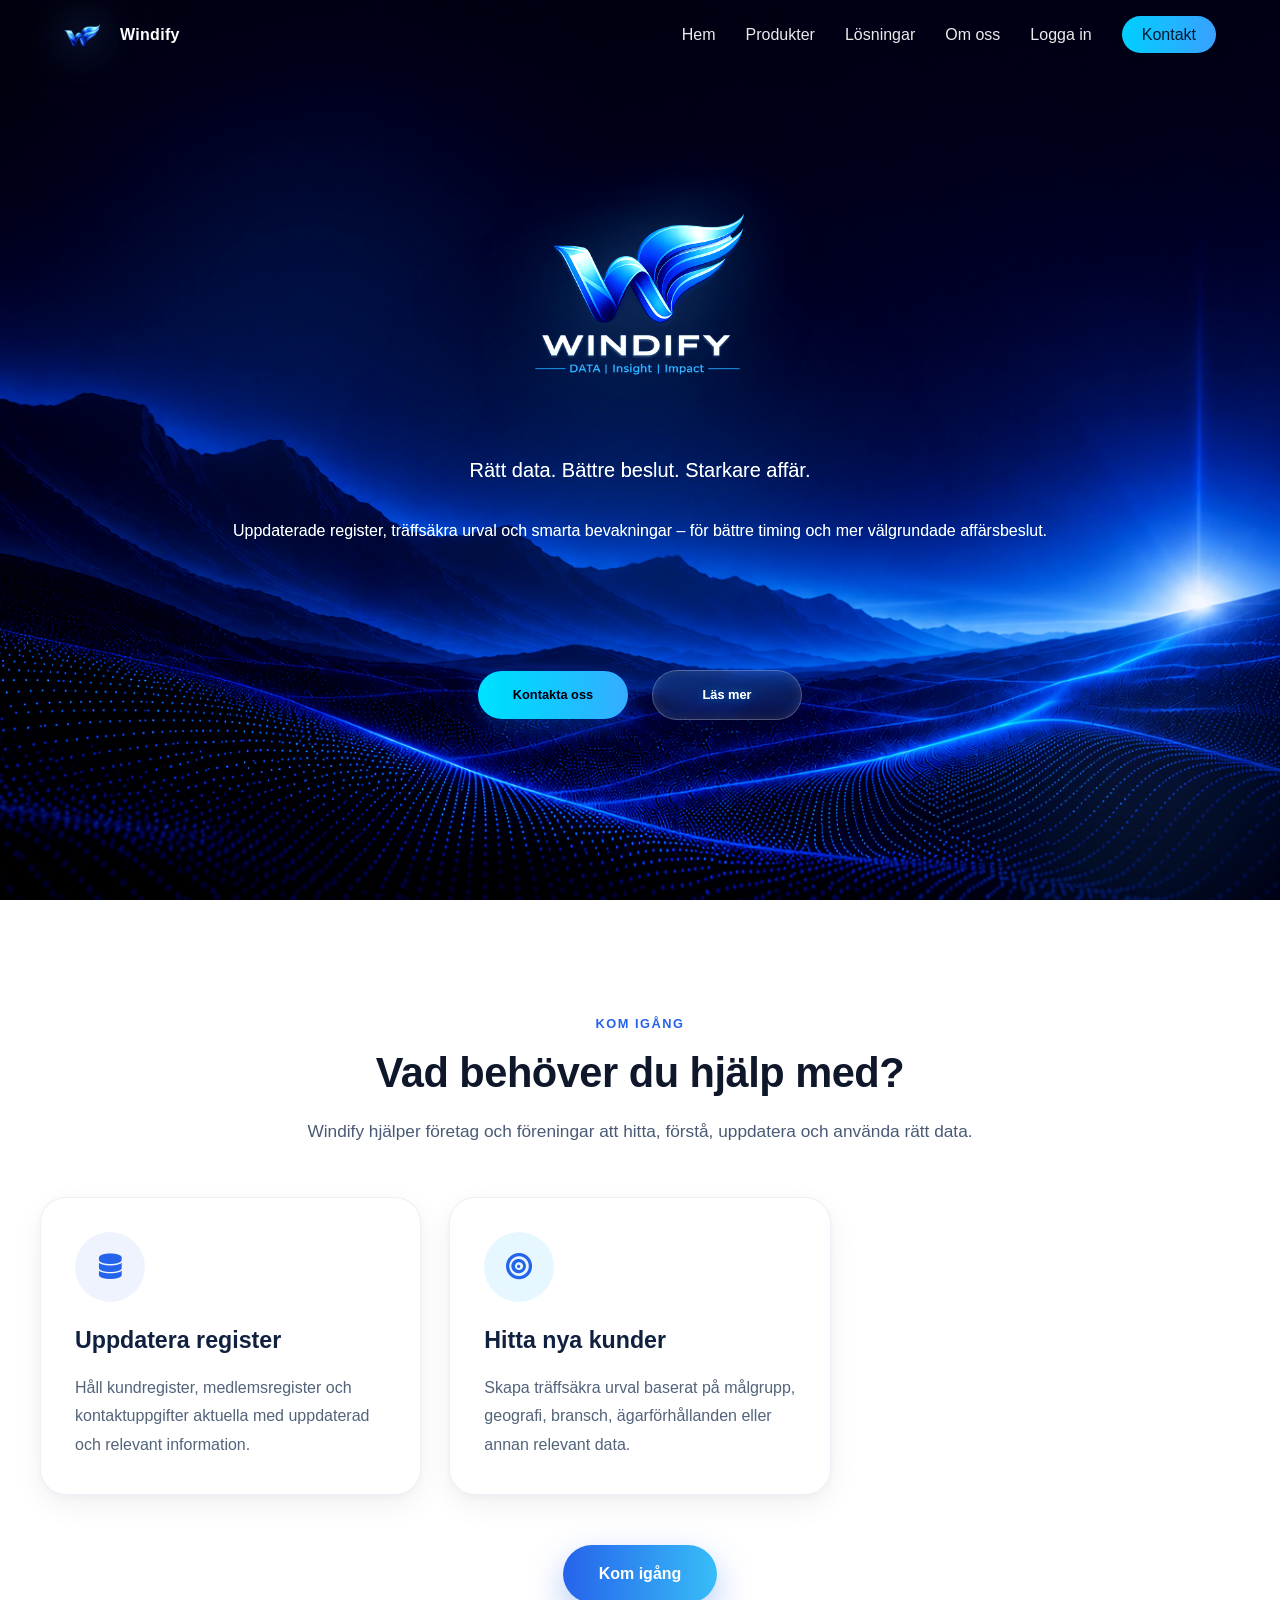
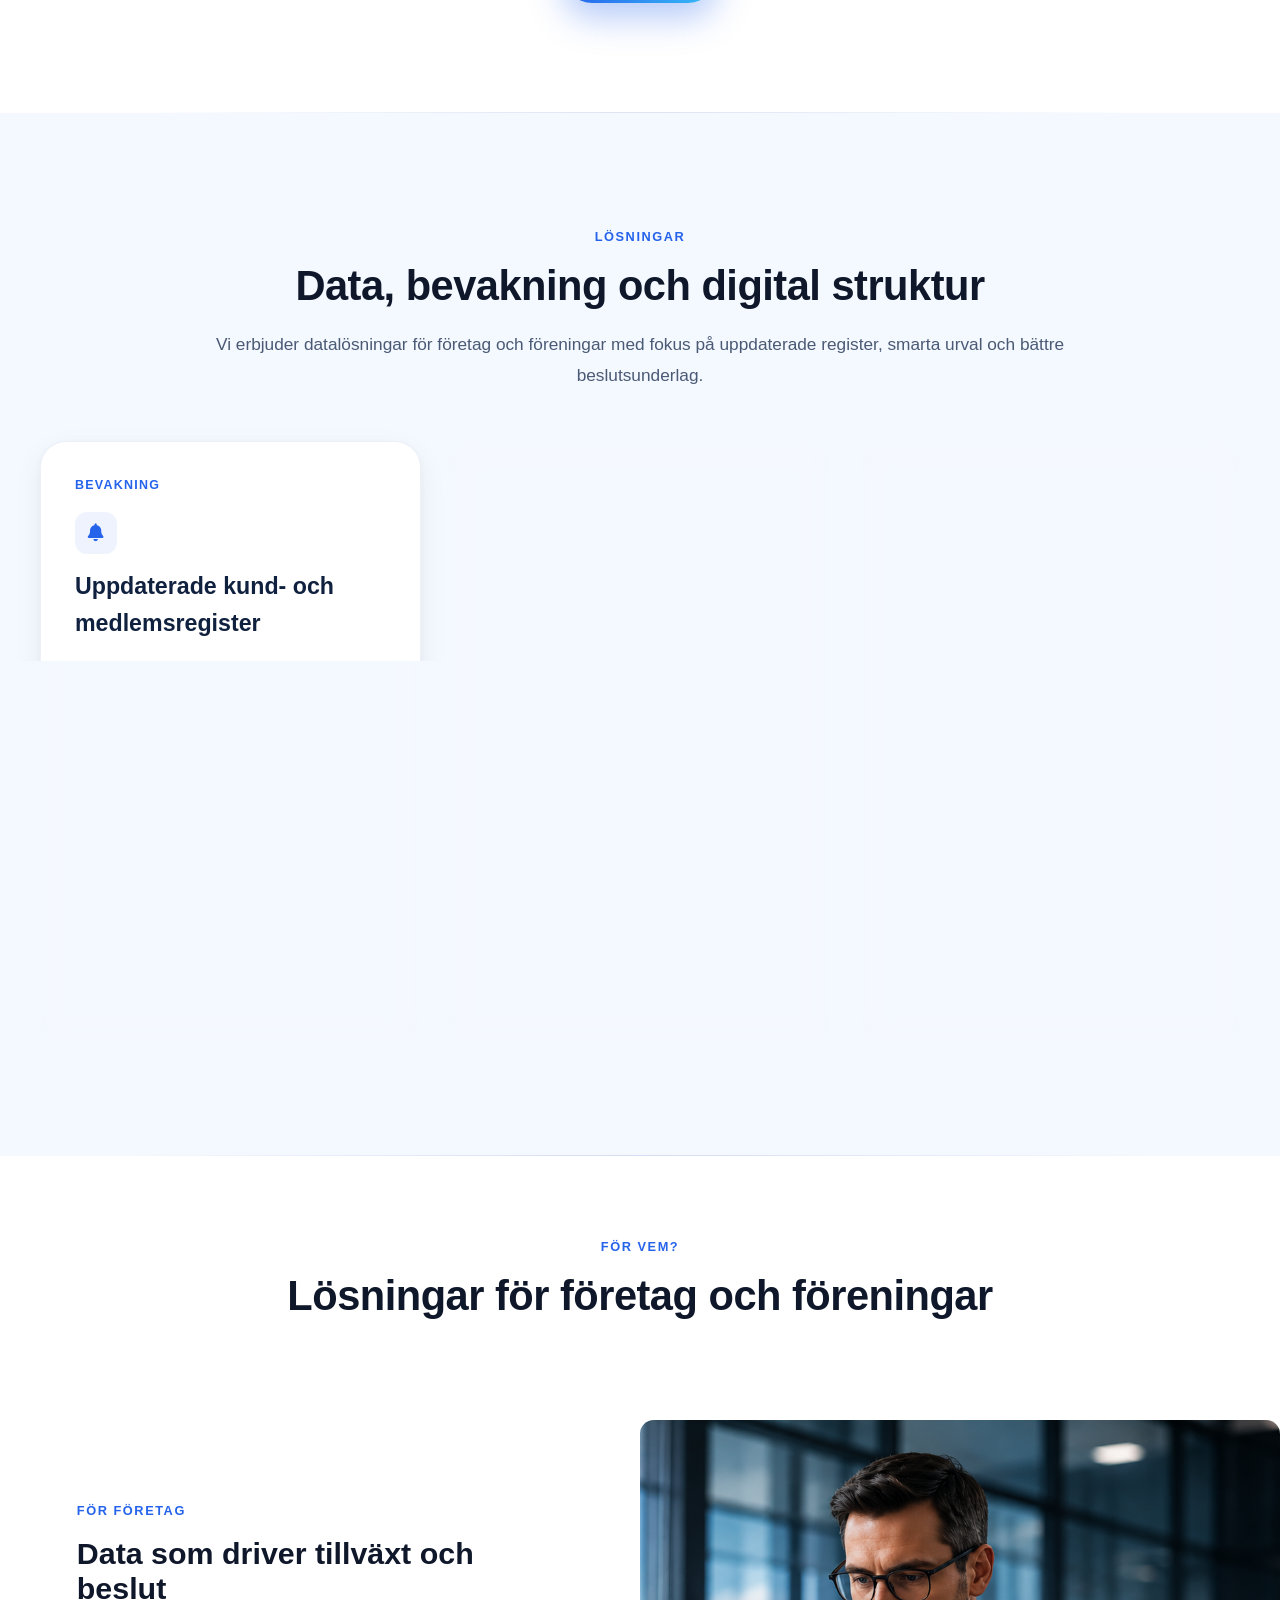
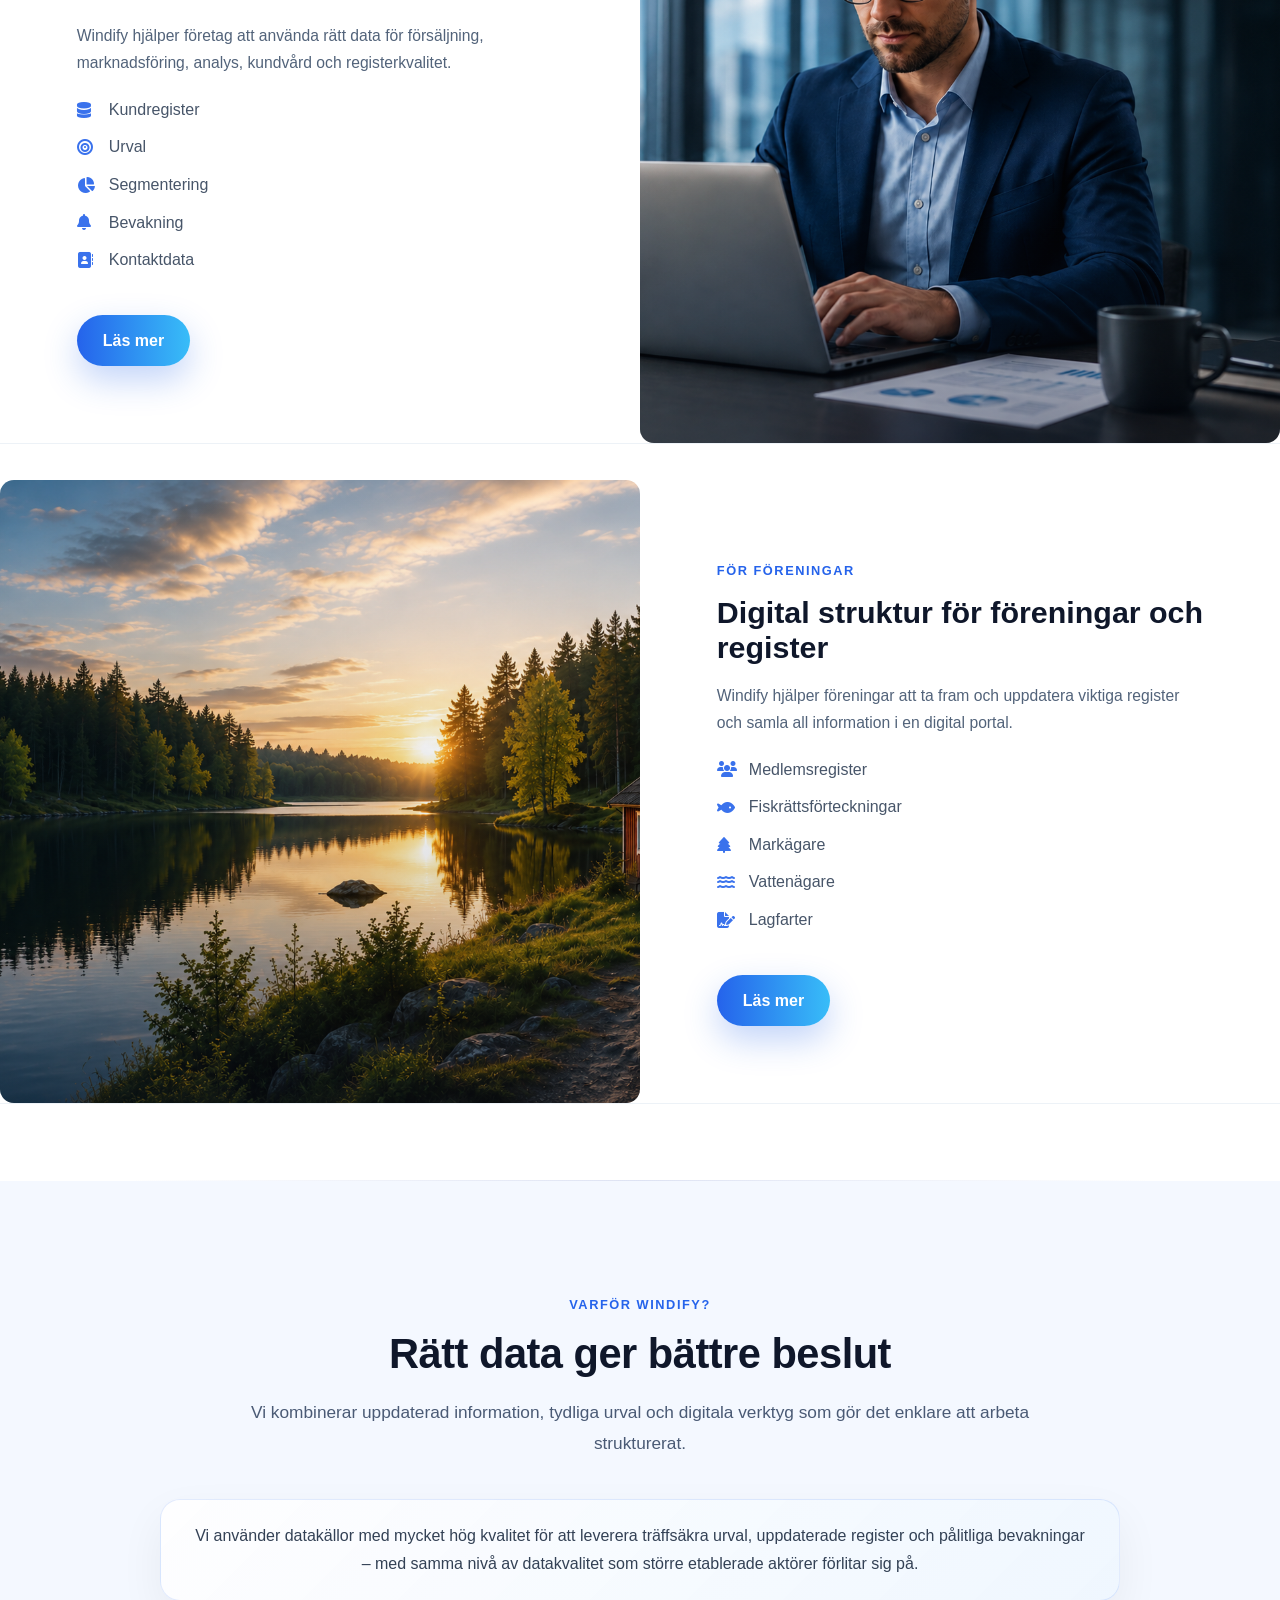
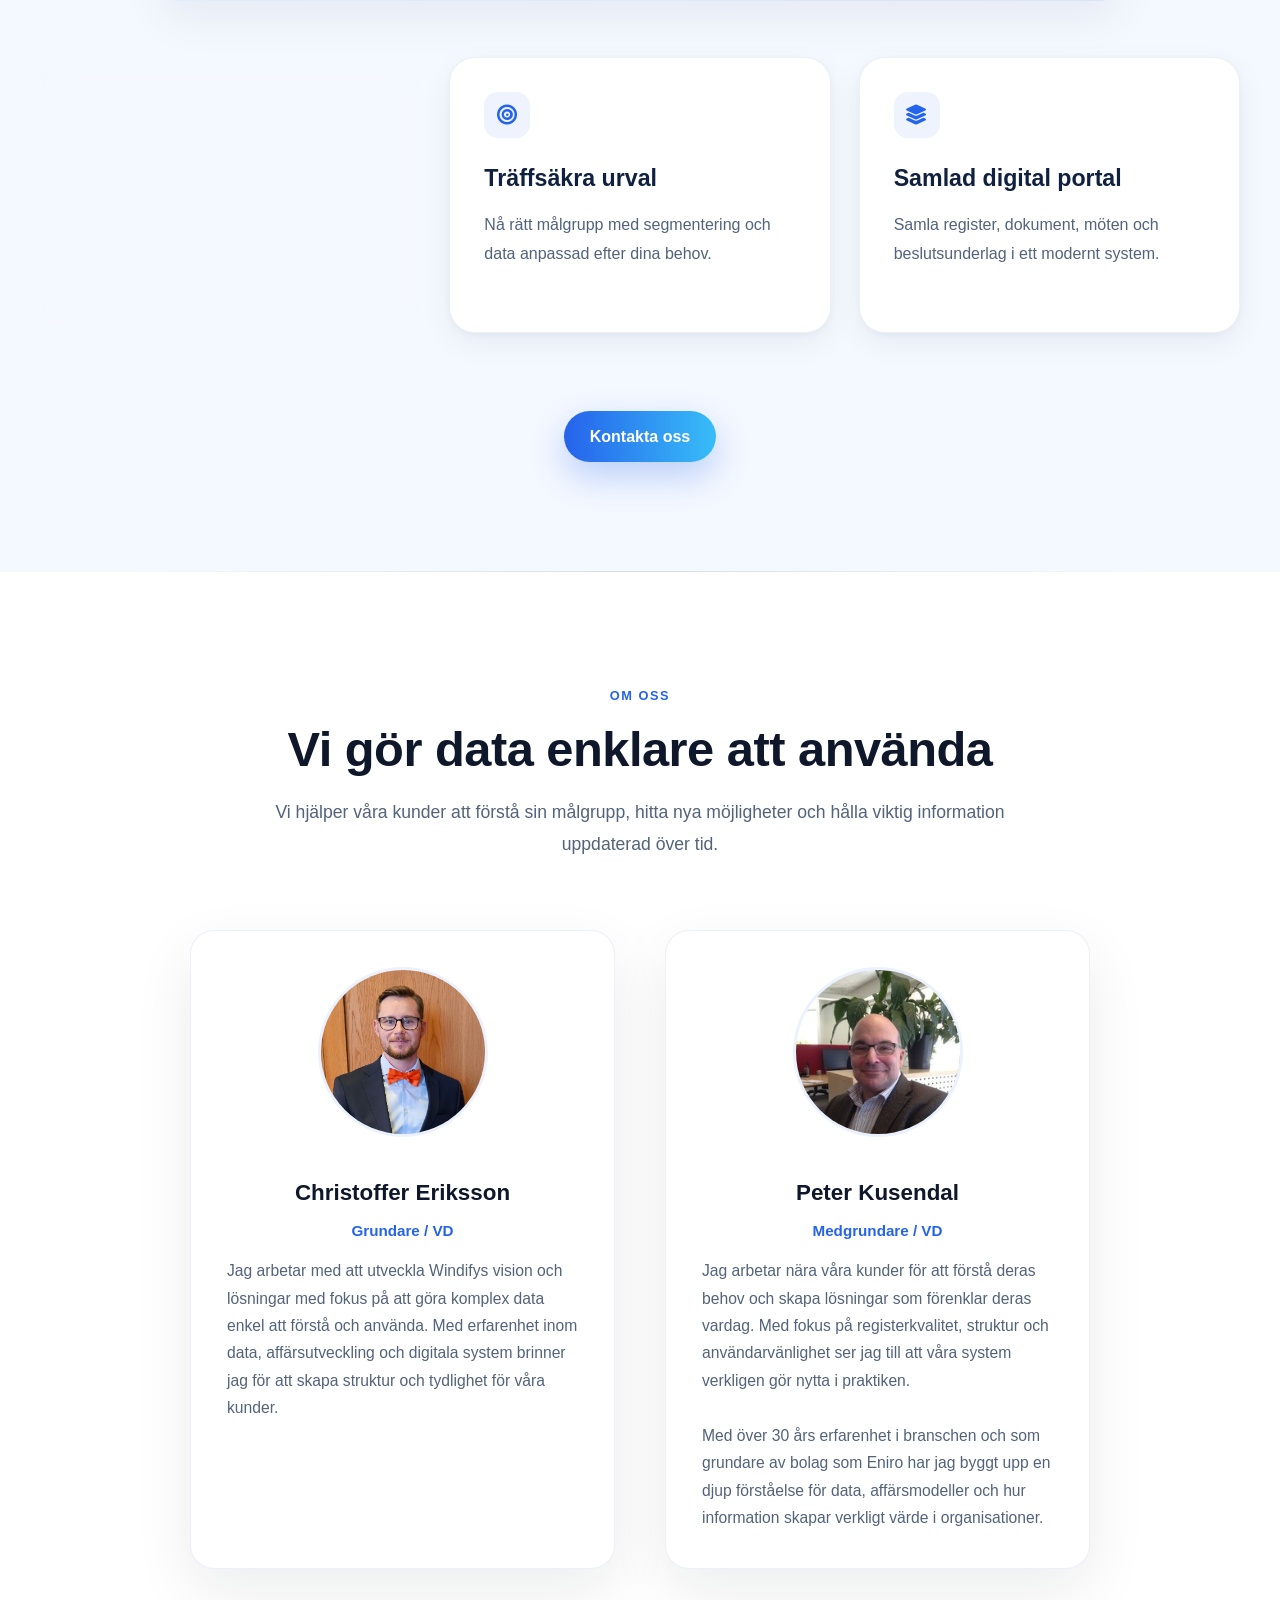
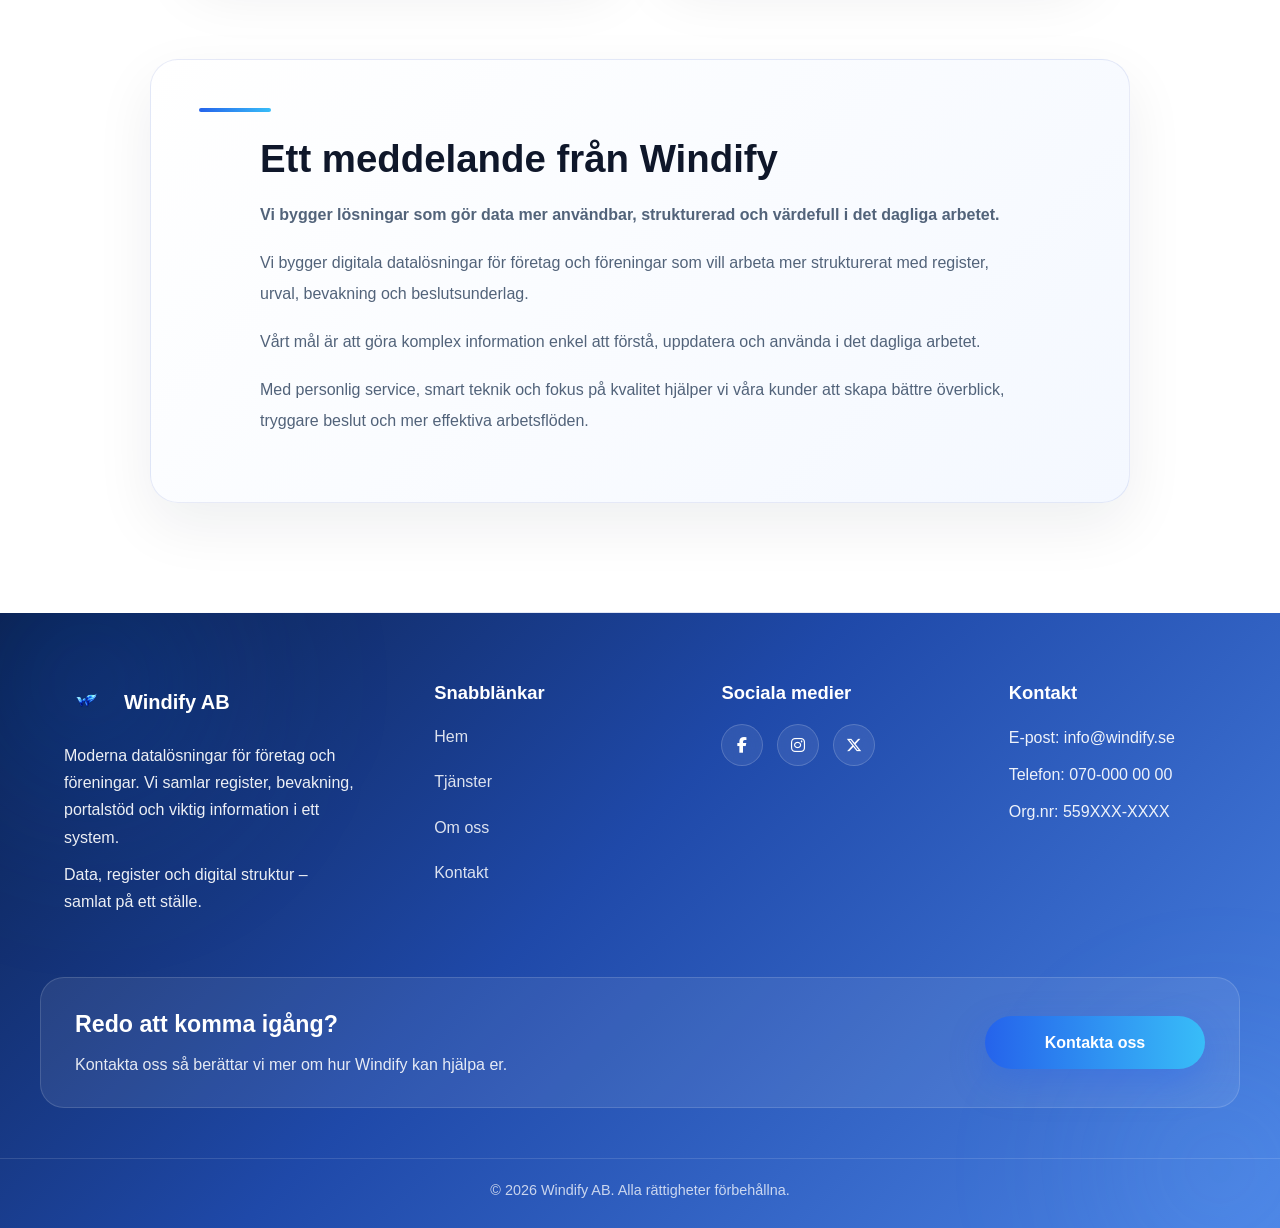
==== commit 8b11899f: "Improve register page UX: add hero images, process flow, icons and enhanced CTA section" ====
--- a/index.html
+++ b/index.html
@@ -15,7 +15,7 @@
       <div class="nav-container">
         <a href="#" class="nav-brand">
           <img
-            src="/static/images/windify-navbar-logo.png"
+            src="./static/images/windify-navbar-logo.png"
             alt="Windify logga"
             class="nav-logo"
           />
@@ -38,27 +38,48 @@
           <li><a href="#">Hem</a></li>
 
           <li class="nav-item has-dropdown">
-            <a href="#solutions">Tjänster</a>
+            <a href="#solutions">Produkter</a>
             <div class="dropdown-menu">
-              <a href="#bevakning">
-                <span class="dropdown-icon"><i class="fas fa-database"></i></span>
-                <span class="dropdown-text">
-                  <strong>Registerbevakning</strong>
-                  <span>Håll kund- och medlemsregister uppdaterade.</span>
-                </span>
-              </a>
-              <a href="#urval">
-                <span class="dropdown-icon"><i class="fas fa-bullseye"></i></span>
-                <span class="dropdown-text">
-                  <strong>Urval & segmentering</strong>
-                  <span>Hitta nya kunder och rätt målgrupp.</span>
-                </span>
-              </a>
-              <a href="#portal">
-                <span class="dropdown-icon"><i class="fas fa-layer-group"></i></span>
-                <span class="dropdown-text">
+              <a href="register.html" class="mega-item">
+                <span class="mega-icon"><i class="fa-solid fa-database"></i></span>
+                <span class="mega-text">
+                  <strong>Register & datakvalitet</strong>
+                  <span
+                    >Håll kund- och medlemsdata uppdaterad, korrekt och redo att
+                    användas.</span
+                  >
+                </span>
+              </a>
+              <a href="#urval" class="mega-item">
+                <span class="mega-icon"><i class="fa-solid fa-bullseye"></i></span>
+                <span class="mega-text">
+                  <strong>Urval & prospektering</strong>
+                  <span
+                    >Hitta rätt företag, målgrupper och beslutsfattare med
+                    träffsäkra urval.</span
+                  >
+                </span>
+              </a>
+              <a href="#bevakning" class="mega-item">
+                <span class="mega-icon"><i class="fa-solid fa-bell"></i></span>
+                <span class="mega-text">
+                  <strong>Bevakning i realtid</strong>
+                  <span
+                    >Följ viktiga förändringar och agera när informationen
+                    uppdateras.</span
+                  >
+                </span>
+              </a>
+              <a href="#portal" class="mega-item">
+                <span class="mega-icon"
+                  ><i class="fa-solid fa-layer-group"></i
+                ></span>
+                <span class="mega-text">
                   <strong>Digital portal</strong>
-                  <span>Samla möten, stämmor och dokument.</span>
+                  <span
+                    >Samla register, dokument, möten och arbetsflöden i ett
+                    modernt system.</span
+                  >
                 </span>
               </a>
             </div>
@@ -67,35 +88,45 @@
           <li class="nav-item has-dropdown">
             <a href="#solutions">Lösningar</a>
             <div class="dropdown-menu large">
-              <a href="#solutions">
-                <span class="dropdown-icon"><i class="fas fa-building"></i></span>
-                <span class="dropdown-text">
+              <a href="#foretag" class="mega-item">
+                <span class="mega-icon"><i class="fa-solid fa-building"></i></span>
+                <span class="mega-text">
                   <strong>För företag</strong>
-                  <span>Kundregister, kontaktdata, analys och försäljning.</span>
-                </span>
-              </a>
-              <a href="#solutions">
-                <span class="dropdown-icon"><i class="fas fa-users"></i></span>
-                <span class="dropdown-text">
+                  <span
+                    >Datadrivna verktyg för försäljning, marknad, analys och
+                    beslut.</span
+                  >
+                </span>
+              </a>
+              <a href="#foreningar" class="mega-item">
+                <span class="mega-icon"><i class="fa-solid fa-users"></i></span>
+                <span class="mega-text">
                   <strong>För föreningar</strong>
-                  <span>Medlemsregister, fiskrätt, markägare och lagfarter.</span>
-                </span>
-              </a>
-              <a href="#help">
-                <span class="dropdown-icon"
-                  ><i class="fas fa-circle-question"></i
+                  <span
+                    >Digital struktur för register, fiskrätt, markägare och
+                    dokument.</span
+                  >
+                </span>
+              </a>
+              <a href="#nya-kunder" class="mega-item">
+                <span class="mega-icon"
+                  ><i class="fa-solid fa-magnifying-glass-chart"></i
                 ></span>
-                <span class="dropdown-text">
-                  <strong>Vad behöver du hjälp med?</strong>
-                  <span>Hitta rätt lösning utifrån ditt behov.</span>
-                </span>
-              </a>
-              <a href="#why">
-                <span class="dropdown-icon"><i class="fas fa-star"></i></span>
-                <span class="dropdown-text">
-                  <strong>Varför Windify?</strong>
-                  <span
-                    >Aktuell data, bättre beslut och mindre administration.</span
+                <span class="mega-text">
+                  <strong>Hitta nya kunder</strong>
+                  <span
+                    >Nå rätt målgrupp snabbare med uppdaterad och relevant
+                    data.</span
+                  >
+                </span>
+              </a>
+              <a href="#administration" class="mega-item">
+                <span class="mega-icon"><i class="fa-solid fa-gears"></i></span>
+                <span class="mega-text">
+                  <strong>Effektivisera administration</strong>
+                  <span
+                    >Minska manuellt arbete och samla viktig information på ett
+                    ställe.</span
                   >
                 </span>
               </a>
@@ -114,7 +145,7 @@
 
       <div class="hero-content">
         <img
-          src="/static/images/windify-logo.png"
+          src="./static/images/windify-logo.png"
           alt="Windify AB logga"
           class="hero-logo"
         />
@@ -293,13 +324,13 @@
           </div>
 
           <div class="showcase-image">
-            <img src="/static/images/företag.png" alt="Företag" />
+            <img src="./static/images/företag.png" alt="Företag" />
           </div>
         </div>
 
         <div class="showcase-row association-row">
           <div class="showcase-image">
-            <img src="/static/images/föreningar.png" alt="Föreningar" />
+            <img src="./static/images/föreningar.png" alt="Föreningar" />
           </div>
 
           <div class="showcase-content">
@@ -399,7 +430,7 @@
           <div class="team-grid">
             <article class="team-card">
               <img
-                src="/static/images/christoffer.jpg"
+                src="./static/images/christoffer.jpg"
                 alt="Profilbild Christoffer Eriksson"
                 class="team-image"
               />
@@ -416,7 +447,7 @@
 
             <article class="team-card">
               <img
-                src="/static/images/peter.jpg"
+                src="./static/images/peter.jpg"
                 alt="Profilbild Peter Kusendal"
                 class="team-image"
               />
@@ -466,7 +497,7 @@
         <div class="footer-column">
           <div class="footer-brand">
             <img
-              src="/static/images/windify-navbar-logo.png"
+              src="./static/images/windify-navbar-logo.png"
               alt="Windify logo"
             />
             <span>Windify AB</span>
--- a/main.css
+++ b/main.css
@@ -150,14 +150,17 @@
     top: calc(100% + 12px);
     left: 50%;
     transform: translateX(-50%) translateY(8px);
-    width: 340px;
-    padding: 14px;
-    border-radius: 20px;
+    width: 680px;
+    display: grid;
+    grid-template-columns: repeat(2, minmax(0, 1fr));
+    gap: 22px 28px;
+    padding: 28px;
+    border-radius: 26px;
     background: rgba(255, 255, 255, 0.96);
-    backdrop-filter: blur(12px);
-    -webkit-backdrop-filter: blur(12px);
-    border: 1px solid rgba(30, 64, 175, 0.12);
-    box-shadow: 0 18px 50px rgba(15, 23, 42, 0.18);
+    backdrop-filter: blur(14px);
+    -webkit-backdrop-filter: blur(14px);
+    border: 1px solid rgba(30, 64, 175, 0.10);
+    box-shadow: 0 24px 70px rgba(15, 23, 42, 0.18);
     opacity: 0;
     visibility: hidden;
     pointer-events: none;
@@ -178,10 +181,11 @@
 }
 
 .dropdown-menu.large {
-    width: 440px;
+    width: 680px;
     display: grid;
-    grid-template-columns: 1fr;
-    gap: 6px;
+    grid-template-columns: repeat(2, minmax(0, 1fr));
+    gap: 22px 28px;
+    padding: 28px;
 }
 
 .has-dropdown:hover .dropdown-menu {
@@ -191,86 +195,65 @@
     transform: translateX(-50%) translateY(-1px);
 }
 
-.dropdown-menu a {
-    display: flex;
+.mega-item {
+    display: grid;
+    grid-template-columns: 46px 1fr;
+    gap: 14px;
     align-items: flex-start;
-    gap: 10px;
-    position: relative;
-    padding: 14px 16px;
-    border-radius: 16px;
+    padding: 12px;
+    border-radius: 18px;
     text-decoration: none;
-    background: transparent;
-    border: 1px solid rgba(255, 255, 255, 0);
-    transition: all 0.2s ease;
-}
-
-.dropdown-menu a:hover {
-    background: rgba(37, 99, 235, 0.045);
-    transform: none;
-}
-
-.dropdown-menu a::before {
-    content: none;
-}
-
-.dropdown-menu a:hover::before {
-    opacity: 0;
-}
-
-.dropdown-menu strong {
+    transition: all 0.22s ease;
+}
+
+.mega-item:hover {
+    background: rgba(37, 99, 235, 0.055);
+    transform: translateY(-2px);
+}
+
+.mega-icon {
+    width: 46px;
+    height: 46px;
+    border-radius: 50%;
+    display: flex;
+    align-items: center;
+    justify-content: center;
+    background: rgba(37, 99, 235, 0.09);
+    color: #2563eb;
+    font-size: 18px;
+}
+
+.mega-item:nth-child(2) .mega-icon {
+    background: rgba(56, 189, 248, 0.12);
+}
+
+.mega-item:nth-child(3) .mega-icon {
+    background: rgba(245, 158, 11, 0.12);
+}
+
+.mega-item:nth-child(4) .mega-icon {
+    background: rgba(20, 184, 166, 0.12);
+}
+
+.mega-text strong {
     display: block;
     color: #0f172a;
-    font-size: 0.95rem;
+    font-size: 1rem;
     margin-bottom: 6px;
 }
 
-.dropdown-menu span {
+.mega-text span {
     display: block;
     color: #52637a;
-    font-size: 0.85rem;
+    font-size: 0.88rem;
     line-height: 1.5;
 }
 
-.dropdown-icon {
-    background: none !important;
-    width: auto;
-    height: auto;
-    min-width: auto;
-    padding: 0;
-    border-radius: 0;
-}
-
-.dropdown-icon i {
-    font-size: 16px;
-    color: #2563eb;
-}
-
-.dropdown-text {
-    display: block;
-}
-
-.dropdown-text strong {
-    display: block;
-    font-size: 0.95rem;
-    margin-bottom: 4px;
-}
-
-.dropdown-text span {
-    display: block;
-    font-size: 0.86rem;
-    line-height: 1.45;
-}
-
-.dropdown-menu a:hover .dropdown-icon {
-    background: none !important;
-}
-
-.dropdown-menu a:hover .dropdown-icon i {
-    color: #1d4ed8;
-}
-
-.dropdown-menu a + a {
-    margin-top: 4px;
+@media (max-width: 1100px) {
+    .dropdown-menu,
+    .dropdown-menu.large {
+        width: min(92vw, 680px);
+    }
 }
 
 .nav-cta {
@@ -291,7 +274,7 @@
     justify-content: center;
     text-align: center;
     overflow: hidden;
-    background: url('/static/images/ChatGPT\ Image\ 2\ maj\ 2026\ 22_14_27.png') no-repeat center center ;
+    background: url('./static/images/ChatGPT\ Image\ 2\ maj\ 2026\ 22_14_27.png') no-repeat center center ;
     background-size: cover;
     filter: brightness(1.05) contrast(1.1);
     
@@ -1353,6 +1336,534 @@
     text-align: left;
 }
 
+/* PRODUCT PAGE */
+.product-page section {
+    padding: 90px 20px;
+}
+
+.product-hero {
+    position: relative;
+    padding-top: 176px !important;
+    padding-bottom: 96px !important;
+    background: url("./static/images/register-hero.png") no-repeat center center;
+    background-size: cover;
+}
+
+.product-hero::before {
+    content: "";
+    position: absolute;
+    inset: 0;
+    background: linear-gradient(
+        100deg,
+        rgba(7, 20, 49, 0.82) 0%,
+        rgba(7, 20, 49, 0.66) 40%,
+        rgba(7, 20, 49, 0.28) 100%
+    );
+}
+
+.product-hero .section-header {
+    position: relative;
+    z-index: 1;
+    text-align: left;
+    margin-left: 0;
+    max-width: 720px;
+}
+
+.product-hero .section-header,
+.product-overview .section-header,
+.product-features .section-header,
+.product-benefits .section-header,
+.product-use-cases .section-header,
+.product-process .section-header {
+    max-width: 900px;
+    margin: 0 auto 34px;
+}
+
+.product-hero .section-header h1 {
+    font-size: clamp(2.1rem, 5vw, 3.4rem);
+    line-height: 1.15;
+    color: #ffffff;
+    margin-bottom: 18px;
+}
+
+.product-hero .section-header p {
+    max-width: 860px;
+    margin-bottom: 26px;
+    color: rgba(255, 255, 255, 0.92);
+}
+
+.product-hero .section-kicker {
+    color: #bfdbfe;
+}
+
+.product-visual-showcase {
+    background: #ffffff;
+    padding-top: 26px !important;
+}
+
+.product-visual-wrap {
+    position: relative;
+    max-width: 1100px;
+    margin: 0 auto;
+    border-radius: 30px;
+    overflow: hidden;
+    box-shadow: 0 30px 70px rgba(15, 23, 42, 0.16);
+}
+
+.product-visual-wrap img {
+    width: 100%;
+    display: block;
+    min-height: 420px;
+    object-fit: cover;
+}
+
+.product-visual-wrap::after {
+    content: "";
+    position: absolute;
+    inset: 0;
+    background: linear-gradient(
+        to right,
+        rgba(255, 255, 255, 0.82) 0%,
+        rgba(255, 255, 255, 0.7) 42%,
+        rgba(255, 255, 255, 0.08) 100%
+    );
+}
+
+.product-visual-copy {
+    position: absolute;
+    z-index: 1;
+    left: clamp(24px, 4vw, 46px);
+    top: 50%;
+    transform: translateY(-50%);
+    max-width: 500px;
+    padding: 22px 24px;
+    border-radius: 18px;
+    background: linear-gradient(135deg, rgba(255,255,255,0.92), rgba(239,246,255,0.88));
+    border: 1px solid rgba(30, 64, 175, 0.1);
+    box-shadow: 0 14px 32px rgba(15, 23, 42, 0.1);
+}
+
+.product-visual-copy h2 {
+    color: #0f172a;
+    font-size: clamp(1.5rem, 2.6vw, 2.15rem);
+    margin-bottom: 12px;
+    line-height: 1.2;
+}
+
+.product-visual-copy p {
+    color: #475569;
+    line-height: 1.75;
+}
+
+.product-visual-copy p + p {
+    margin-top: 10px;
+}
+
+.product-overview {
+    background: #ffffff;
+}
+
+.product-trust-note {
+    max-width: 900px;
+    margin: 0 auto;
+    padding: 18px 22px;
+    border: 1px solid rgba(37, 99, 235, 0.12);
+    border-radius: 18px;
+    background: linear-gradient(135deg, rgba(255,255,255,0.92), rgba(239,246,255,0.95));
+    color: #334155;
+    font-size: 0.95rem;
+    line-height: 1.7;
+}
+
+.product-features,
+.product-use-cases {
+    background: #f4f8ff;
+}
+
+.product-benefits,
+.product-process,
+.product-final-cta {
+    background: #ffffff;
+}
+
+.product-grid {
+    max-width: 1100px;
+    margin: 0 auto;
+    display: grid;
+    gap: 24px;
+}
+
+.product-grid-4 {
+    grid-template-columns: repeat(2, minmax(0, 1fr));
+}
+
+.product-grid-3 {
+    grid-template-columns: repeat(3, minmax(0, 1fr));
+}
+
+.product-grid-2 {
+    grid-template-columns: repeat(2, minmax(0, 1fr));
+}
+
+.product-card {
+    background: #ffffff;
+    border: 1px solid rgba(30, 64, 175, 0.08);
+    border-radius: 24px;
+    padding: 30px;
+    box-shadow:
+        0 10px 30px rgba(15, 23, 42, 0.06),
+        0 2px 10px rgba(15, 23, 42, 0.04);
+}
+
+.product-card h3 {
+    color: #10213f;
+    font-size: 1.3rem;
+    margin-bottom: 12px;
+}
+
+.product-card p {
+    color: #52637a;
+    line-height: 1.75;
+    font-size: 1.02rem;
+}
+
+.product-features .product-card,
+.product-benefits .product-card,
+.product-use-cases .product-card {
+    transition: transform 0.22s ease, box-shadow 0.22s ease;
+}
+
+.product-features .product-card:hover,
+.product-benefits .product-card:hover,
+.product-use-cases .product-card:hover {
+    transform: translateY(-4px);
+    box-shadow:
+        0 16px 38px rgba(15, 23, 42, 0.09),
+        0 4px 14px rgba(15, 23, 42, 0.05);
+}
+
+.product-card-icon {
+    width: 46px;
+    height: 46px;
+    margin-bottom: 18px;
+    border-radius: 14px;
+    background: rgba(37, 99, 235, 0.08);
+    display: flex;
+    align-items: center;
+    justify-content: center;
+}
+
+.product-card-icon i {
+    font-size: 20px;
+    color: #2563eb;
+}
+
+.product-page .card-icon {
+    width: 46px;
+    height: 46px;
+    border-radius: 14px;
+    background: rgba(37, 99, 235, 0.08);
+    display: flex;
+    align-items: center;
+    justify-content: center;
+    margin-bottom: 18px;
+    transition: transform 0.22s ease;
+}
+
+.product-page .card-icon i {
+    font-size: 18px;
+    color: #2563eb;
+}
+
+.feature-card,
+.benefit-card,
+.use-card {
+    transition: transform 0.22s ease, box-shadow 0.22s ease;
+}
+
+.feature-card:hover,
+.benefit-card:hover,
+.use-card:hover {
+    transform: translateY(-4px);
+    box-shadow: 0 18px 45px rgba(15, 23, 42, 0.08);
+}
+
+.feature-card:hover .card-icon,
+.benefit-card:hover .card-icon,
+.use-card:hover .card-icon {
+    transform: translateY(-2px) scale(1.04);
+}
+
+.process-grid {
+    display: grid;
+    grid-template-columns: repeat(4, 1fr);
+    gap: 22px;
+    position: relative;
+    max-width: 1160px;
+    margin: 0 auto;
+}
+
+.process-grid::before {
+    content: "";
+    position: absolute;
+    top: 74px;
+    left: 10%;
+    right: 10%;
+    height: 2px;
+    background: linear-gradient(
+        90deg,
+        rgba(37, 99, 235, 0.08),
+        rgba(56, 189, 248, 0.45),
+        rgba(37, 99, 235, 0.08)
+    );
+    background-size: 200% 100%;
+    animation: flowLine 3.5s linear infinite;
+    z-index: 0;
+}
+
+.process-card {
+    background: #ffffff;
+    border: 1px solid rgba(30, 64, 175, 0.08);
+    border-radius: 22px;
+    padding: 28px;
+    box-shadow: 0 18px 45px rgba(15, 23, 42, 0.06);
+    position: relative;
+    z-index: 1;
+    transition: transform 0.22s ease, box-shadow 0.22s ease;
+}
+
+.process-card:not(:last-child)::after {
+    content: "→";
+    position: absolute;
+    top: 60px;
+    right: -34px;
+    color: #2563eb;
+    font-size: 24px;
+    font-weight: 700;
+    opacity: 0.45;
+    z-index: 2;
+}
+
+.process-number {
+    width: 42px;
+    height: 42px;
+    border-radius: 50%;
+    background: rgba(37, 99, 235, 0.10);
+    color: #2563eb;
+    font-weight: 800;
+    display: flex;
+    align-items: center;
+    justify-content: center;
+    margin-bottom: 18px;
+}
+
+.process-card h3 {
+    font-size: 1.1rem;
+    margin-bottom: 10px;
+    color: #0f172a;
+}
+
+.process-card p {
+    color: #52637a;
+    line-height: 1.65;
+    font-size: 0.95rem;
+}
+
+.process-card:hover {
+    transform: translateY(-4px);
+    box-shadow: 0 22px 55px rgba(15, 23, 42, 0.09);
+}
+
+@keyframes flowLine {
+    from {
+        background-position: 200% 0;
+    }
+    to {
+        background-position: -200% 0;
+    }
+}
+
+.product-final-cta {
+    padding-top: 70px !important;
+    padding-bottom: 100px !important;
+}
+
+.cta-section {
+    position: relative;
+    overflow: hidden;
+}
+
+.cta-section::before {
+    content: "";
+    position: absolute;
+    width: 600px;
+    height: 600px;
+    background: radial-gradient(
+        circle,
+        rgba(37, 99, 235, 0.12),
+        transparent 70%
+    );
+    top: -200px;
+    right: -150px;
+    z-index: 0;
+}
+
+.cta-section * {
+    position: relative;
+    z-index: 1;
+}
+
+.product-cta-card {
+    max-width: 980px;
+    margin: 0 auto;
+    text-align: center;
+    background: linear-gradient(135deg, #ffffff 0%, #eef5ff 100%);
+    border: 1px solid rgba(30, 64, 175, 0.1);
+    border-radius: 28px;
+    box-shadow: 0 18px 45px rgba(15, 23, 42, 0.08);
+    padding: clamp(36px, 5vw, 62px);
+}
+
+.product-cta-card h2 {
+    color: #0f172a;
+    font-size: clamp(1.8rem, 3.5vw, 2.8rem);
+    margin-bottom: 14px;
+}
+
+.product-cta-card p {
+    color: #52637a;
+    max-width: 760px;
+    margin: 0 auto 24px;
+    line-height: 1.8;
+}
+
+.cta-points {
+    display: flex;
+    justify-content: center;
+    gap: 24px;
+    margin-top: 20px;
+    margin-bottom: 30px;
+    flex-wrap: wrap;
+    font-size: 0.9rem;
+    color: #52637a;
+}
+
+.cta-points i {
+    color: #2563eb;
+    margin-right: 6px;
+}
+
+.cta-button {
+    background: linear-gradient(135deg, #2563eb, #3b82f6);
+    box-shadow: 0 10px 30px rgba(37, 99, 235, 0.25);
+    transition: all 0.25s ease;
+    animation: pulseGlow 3s infinite;
+}
+
+.cta-button:hover {
+    transform: translateY(-3px);
+    box-shadow: 0 18px 40px rgba(37, 99, 235, 0.35);
+}
+
+@keyframes pulseGlow {
+    0% { box-shadow: 0 0 0 0 rgba(37, 99, 235, 0.3); }
+    70% { box-shadow: 0 0 0 12px rgba(37, 99, 235, 0); }
+    100% { box-shadow: 0 0 0 0 rgba(37, 99, 235, 0); }
+}
+
+@media (max-width: 1000px) {
+    .product-grid-3 {
+        grid-template-columns: repeat(2, minmax(0, 1fr));
+    }
+
+    .process-grid {
+        grid-template-columns: repeat(2, 1fr);
+    }
+
+    .process-grid::before {
+        display: none;
+    }
+
+    .process-card::after {
+        display: none;
+    }
+}
+
+@media (max-width: 768px) {
+    .product-page section {
+        padding: 70px 16px;
+    }
+
+    .product-hero {
+        padding-top: 124px !important;
+        padding-bottom: 68px !important;
+    }
+
+    .product-hero .section-header {
+        text-align: center;
+        margin: 0 auto 34px;
+    }
+
+    .product-hero::before {
+        background: linear-gradient(
+            180deg,
+            rgba(7, 20, 49, 0.68) 0%,
+            rgba(7, 20, 49, 0.48) 100%
+        );
+    }
+
+    .product-grid-4,
+    .product-grid-3,
+    .product-grid-2 {
+        grid-template-columns: minmax(0, 1fr);
+    }
+
+    .product-visual-showcase {
+        padding-top: 8px !important;
+    }
+
+    .product-visual-wrap {
+        overflow: visible;
+        box-shadow: none;
+    }
+
+    .product-visual-wrap img {
+        border-radius: 20px;
+        min-height: 260px;
+    }
+
+    .product-visual-wrap::after {
+        display: none;
+    }
+
+    .product-visual-copy {
+        position: static;
+        transform: none;
+        max-width: 100%;
+        margin-bottom: 14px;
+        padding: 18px 18px;
+    }
+
+    .product-card {
+        padding: 24px;
+    }
+
+    .process-grid {
+        grid-template-columns: 1fr;
+    }
+
+    .cta-points {
+        gap: 14px;
+        font-size: 0.88rem;
+        margin-bottom: 24px;
+    }
+
+    .cta-button {
+        width: 100%;
+        max-width: 280px;
+    }
+}
+
 /* FOOTER */
 .footer {
     margin-top: 0;
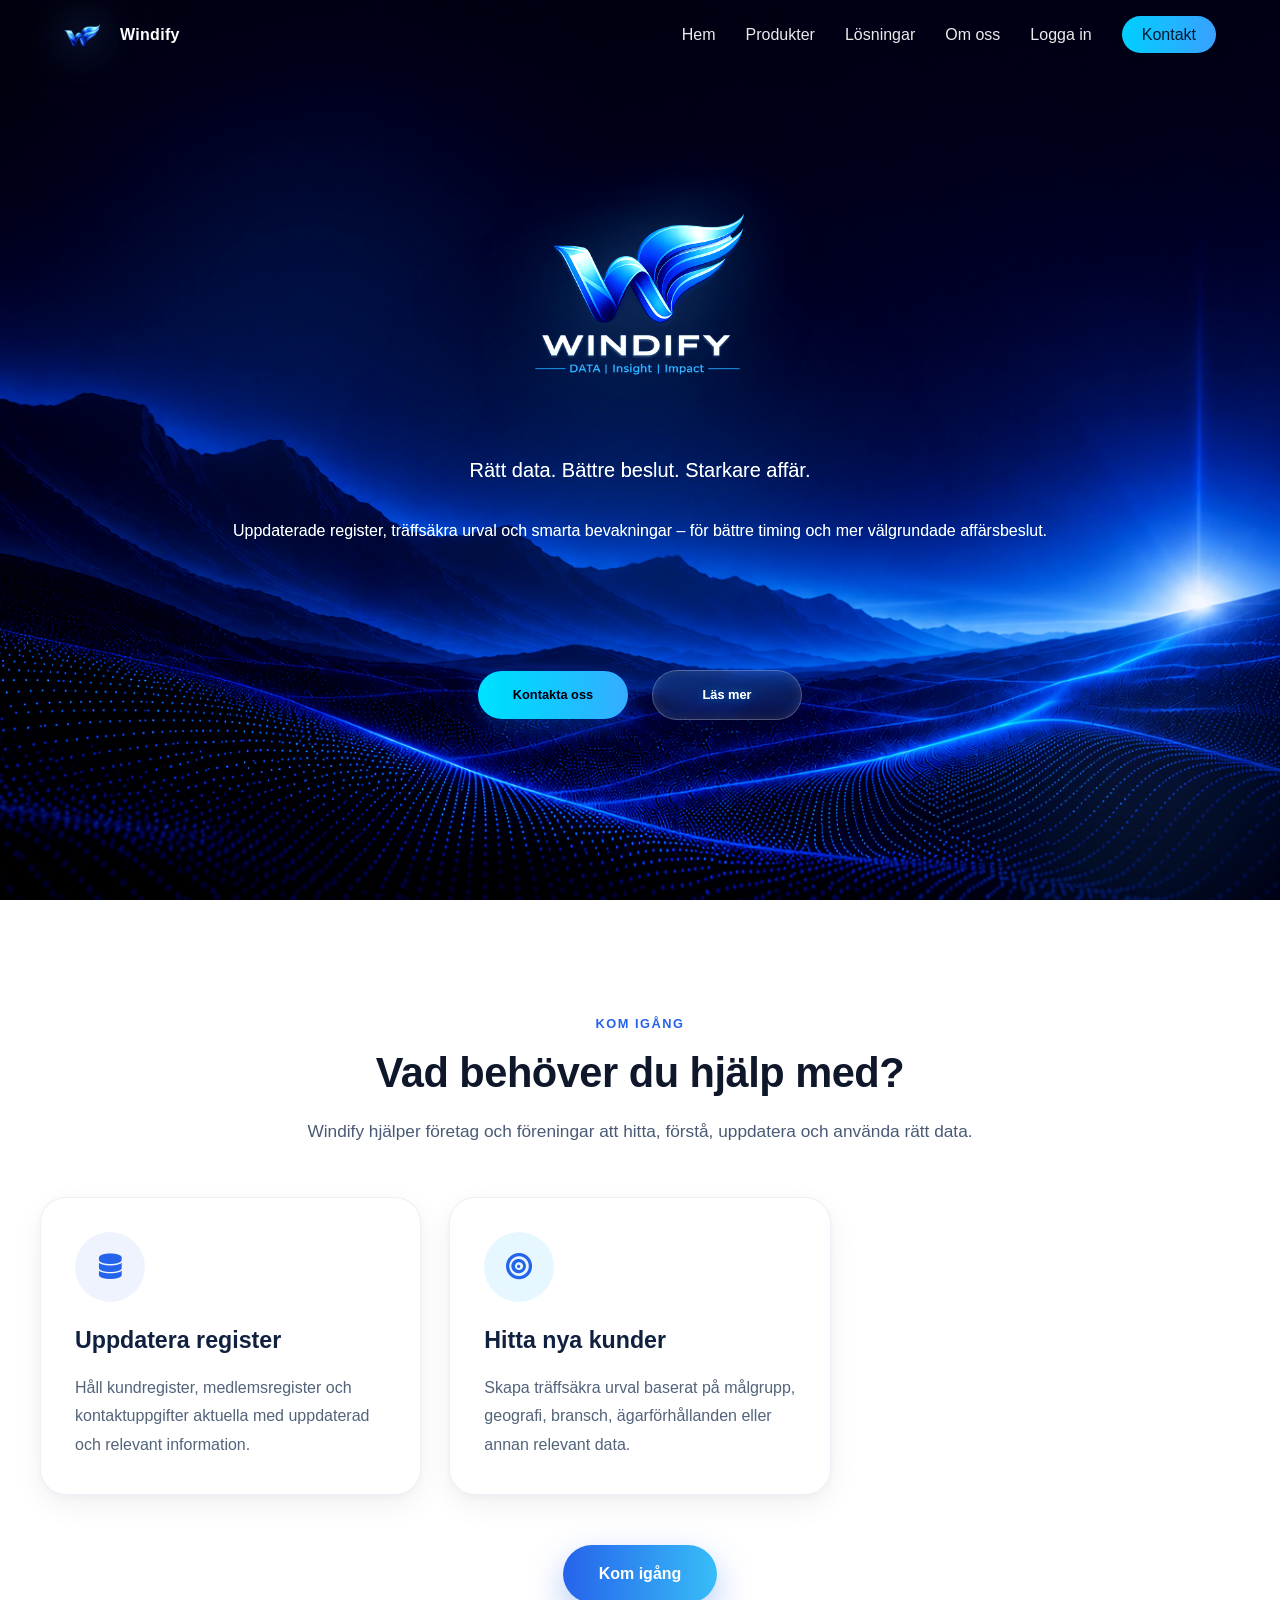
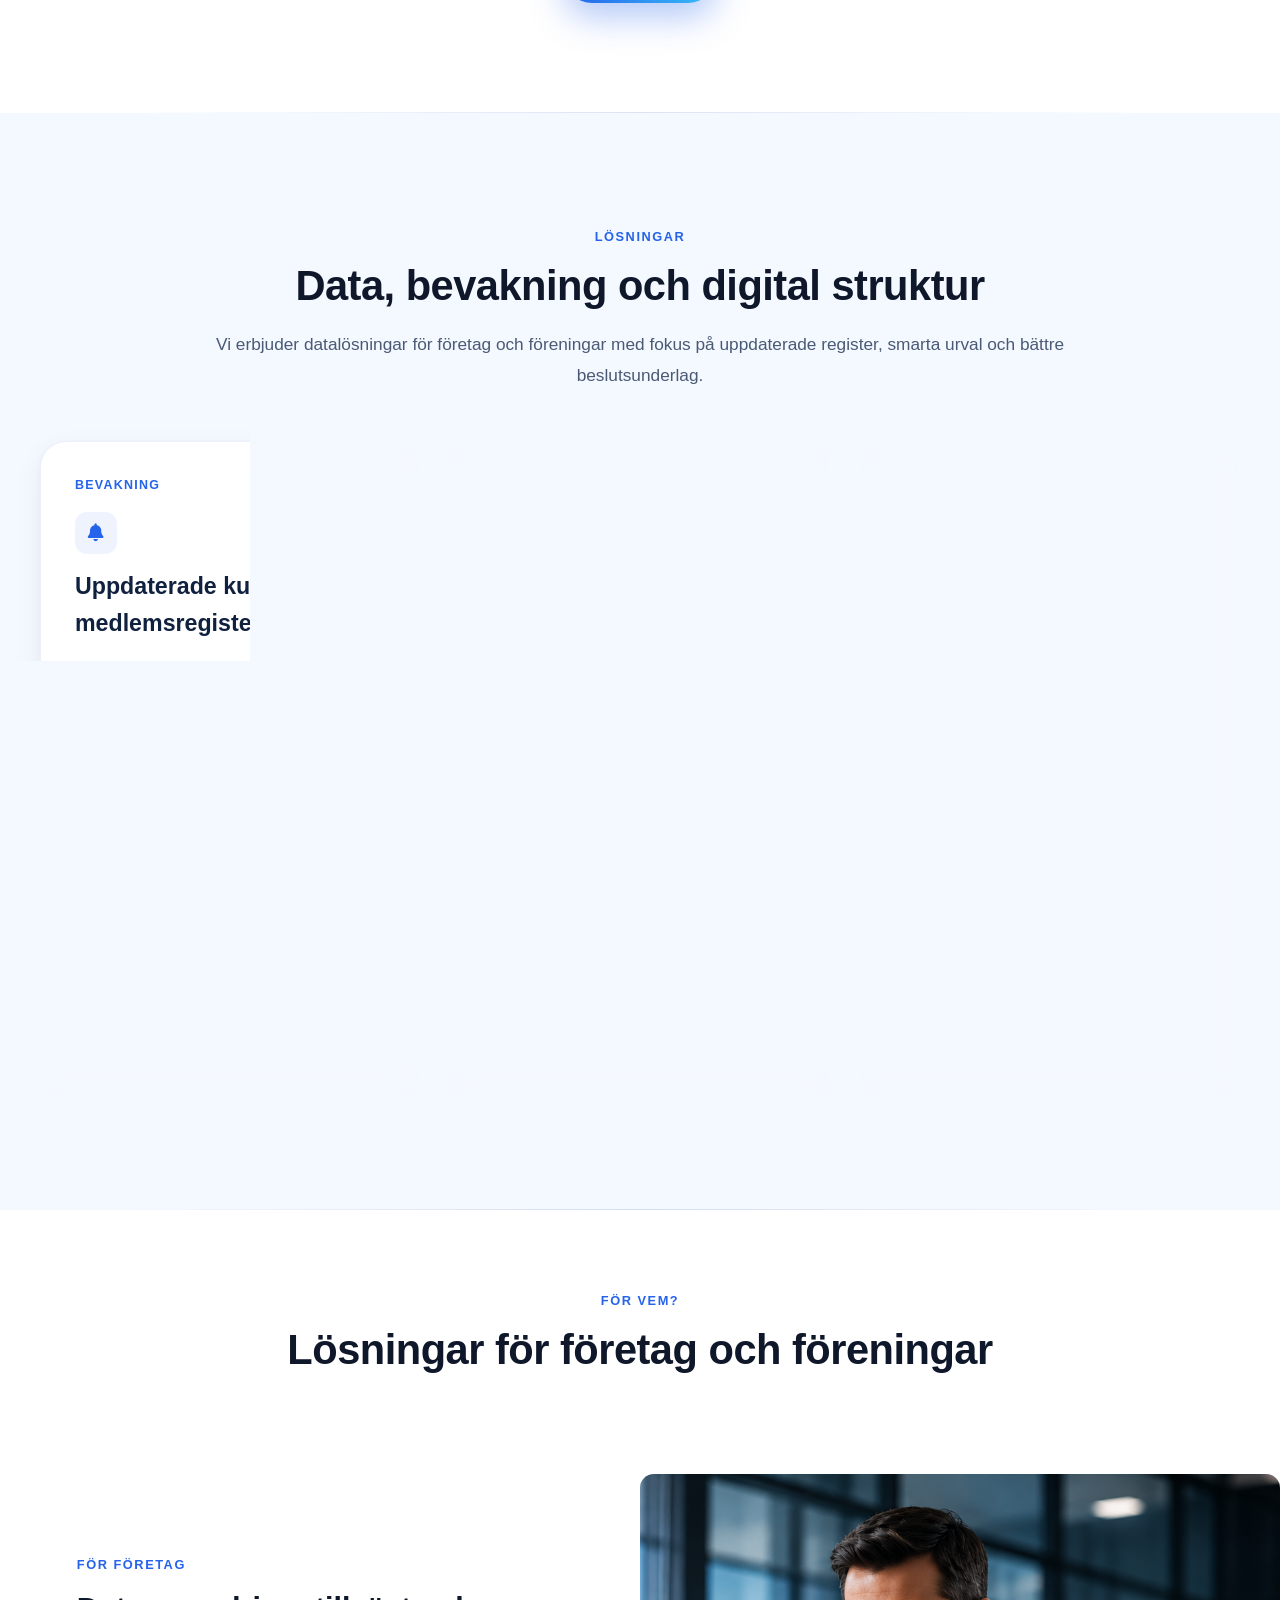
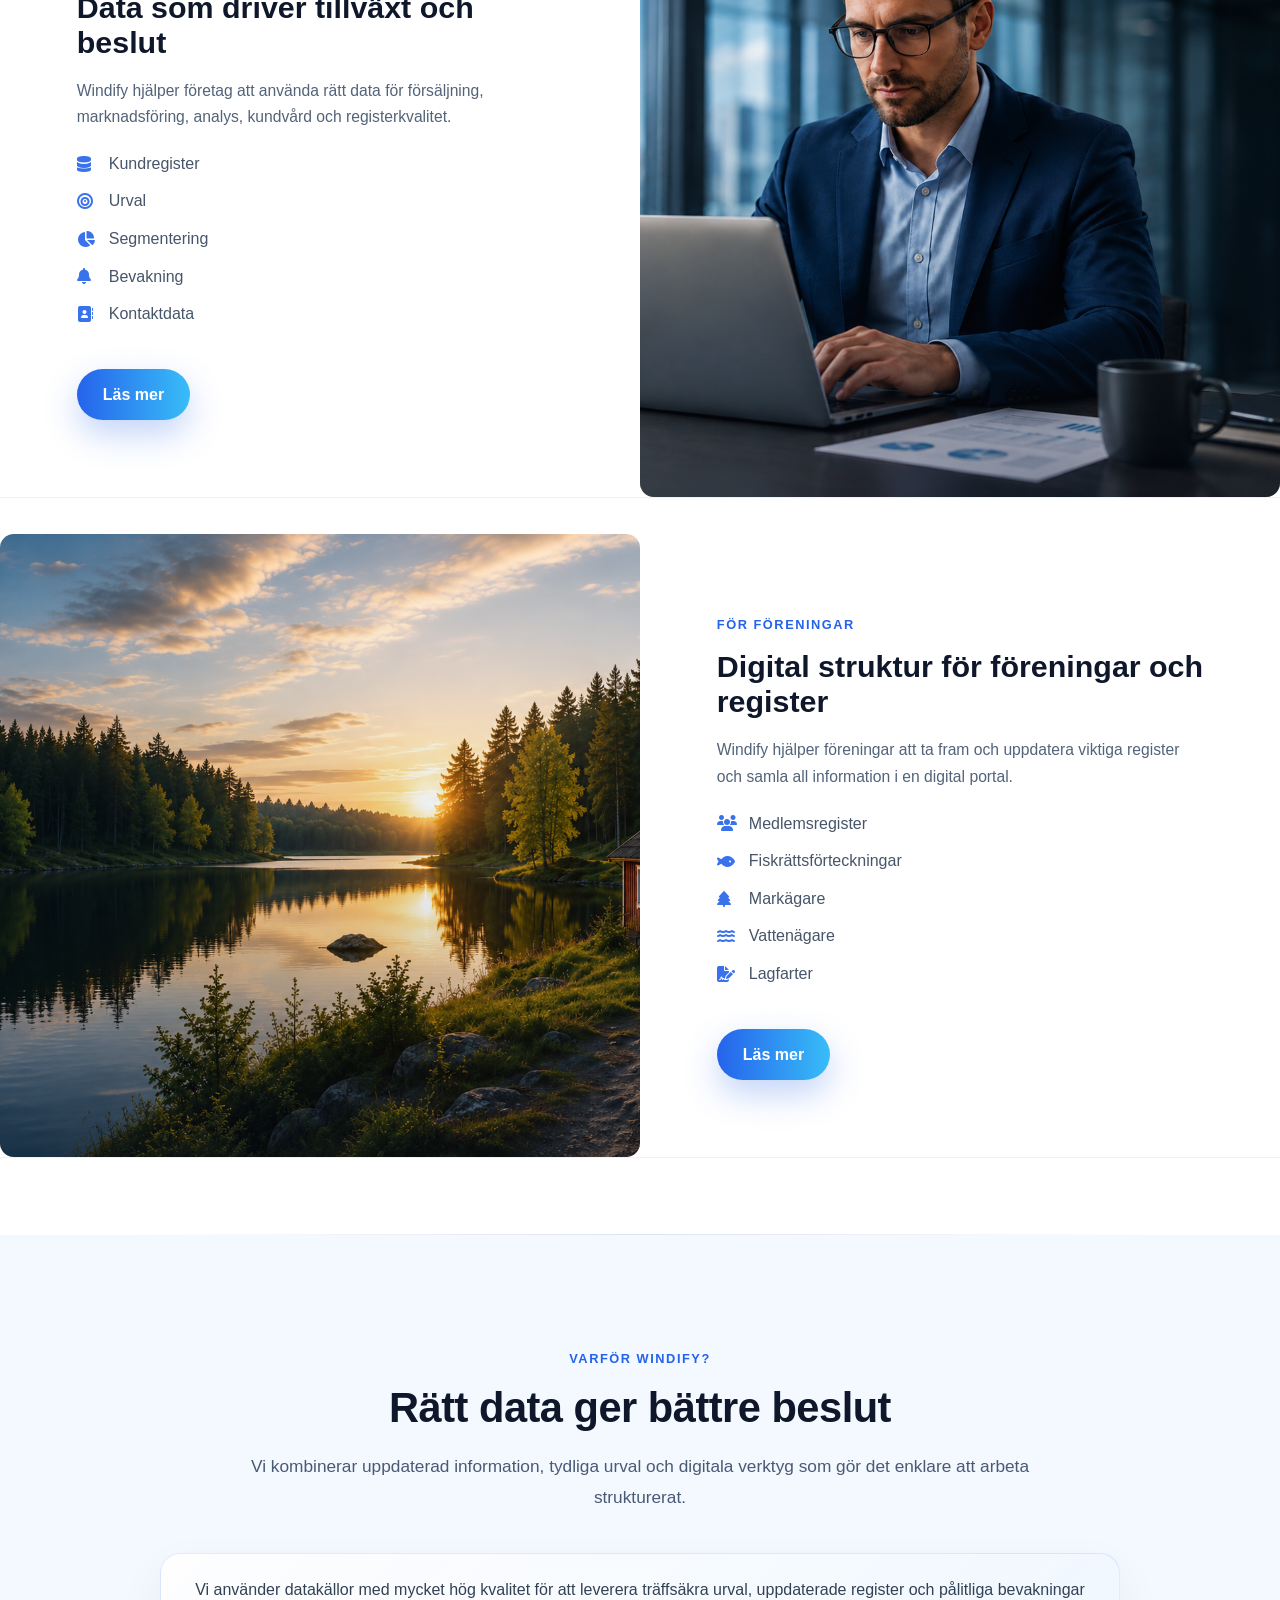
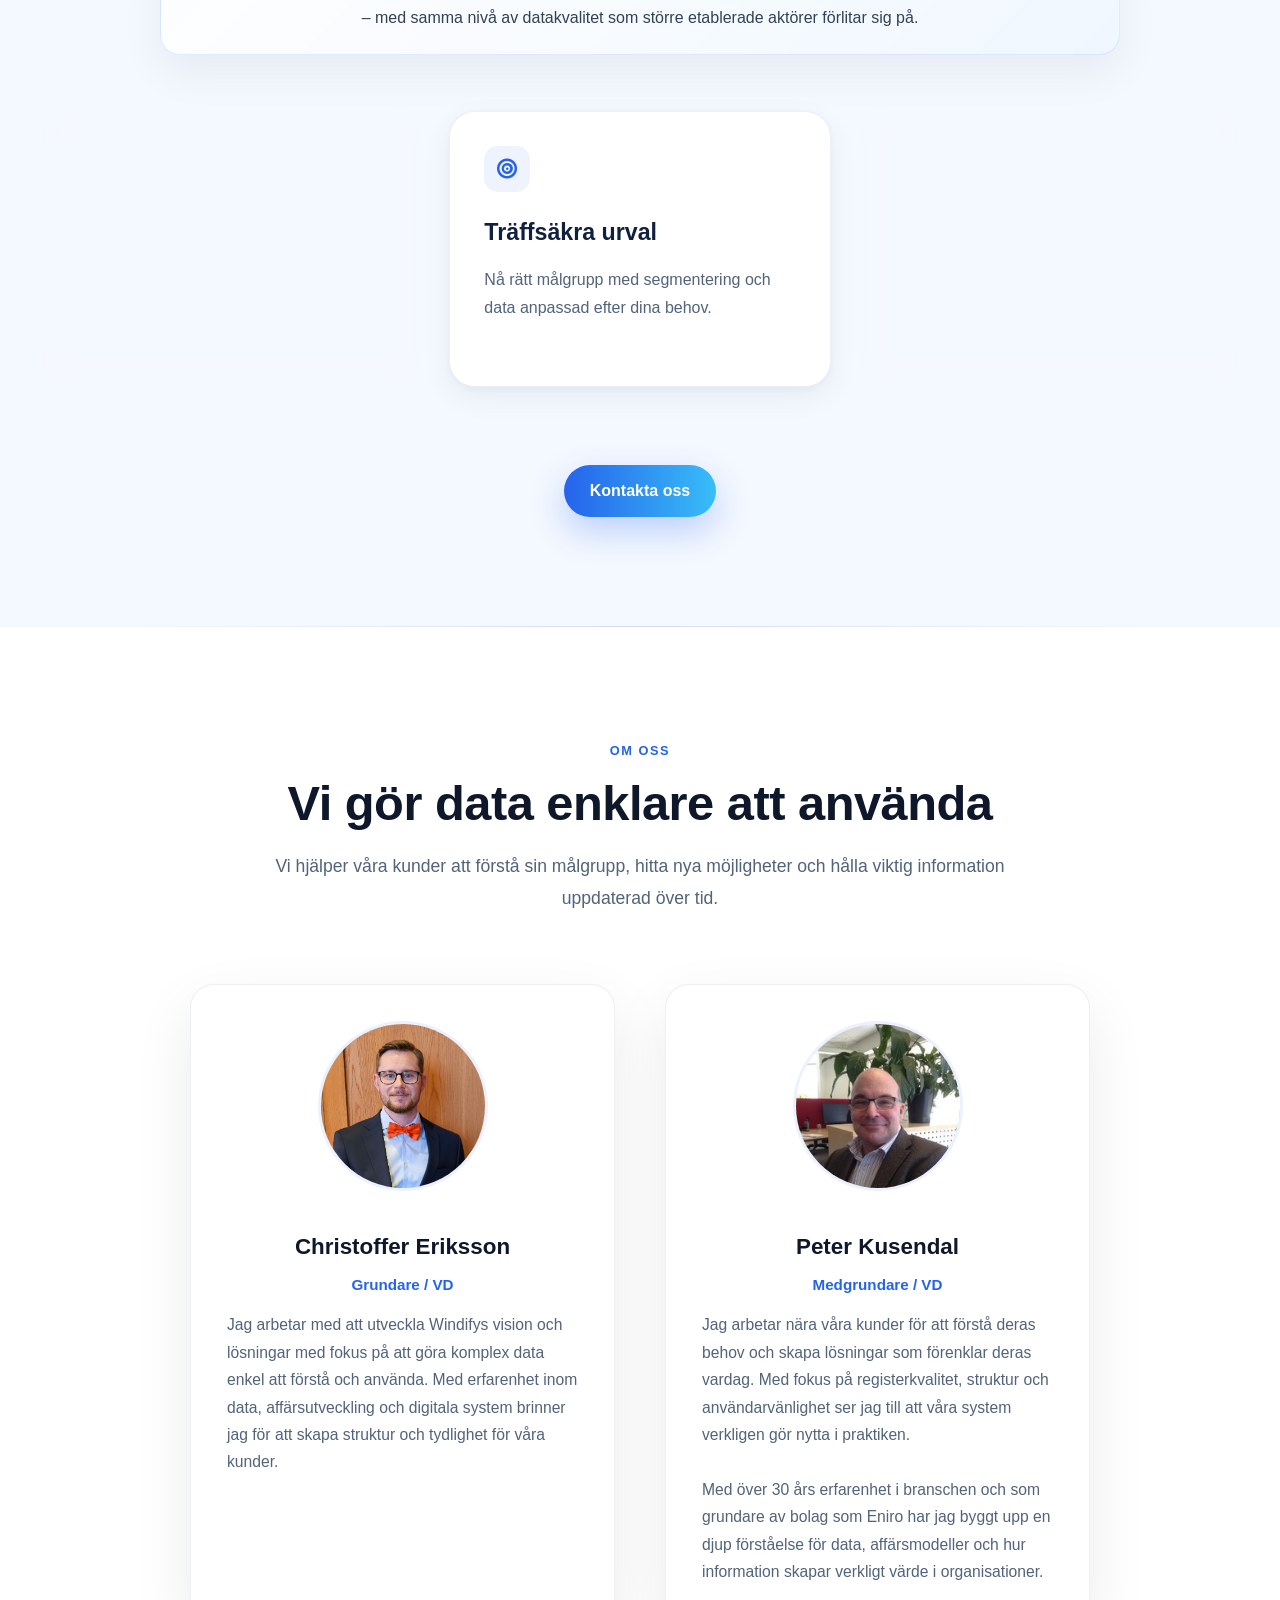
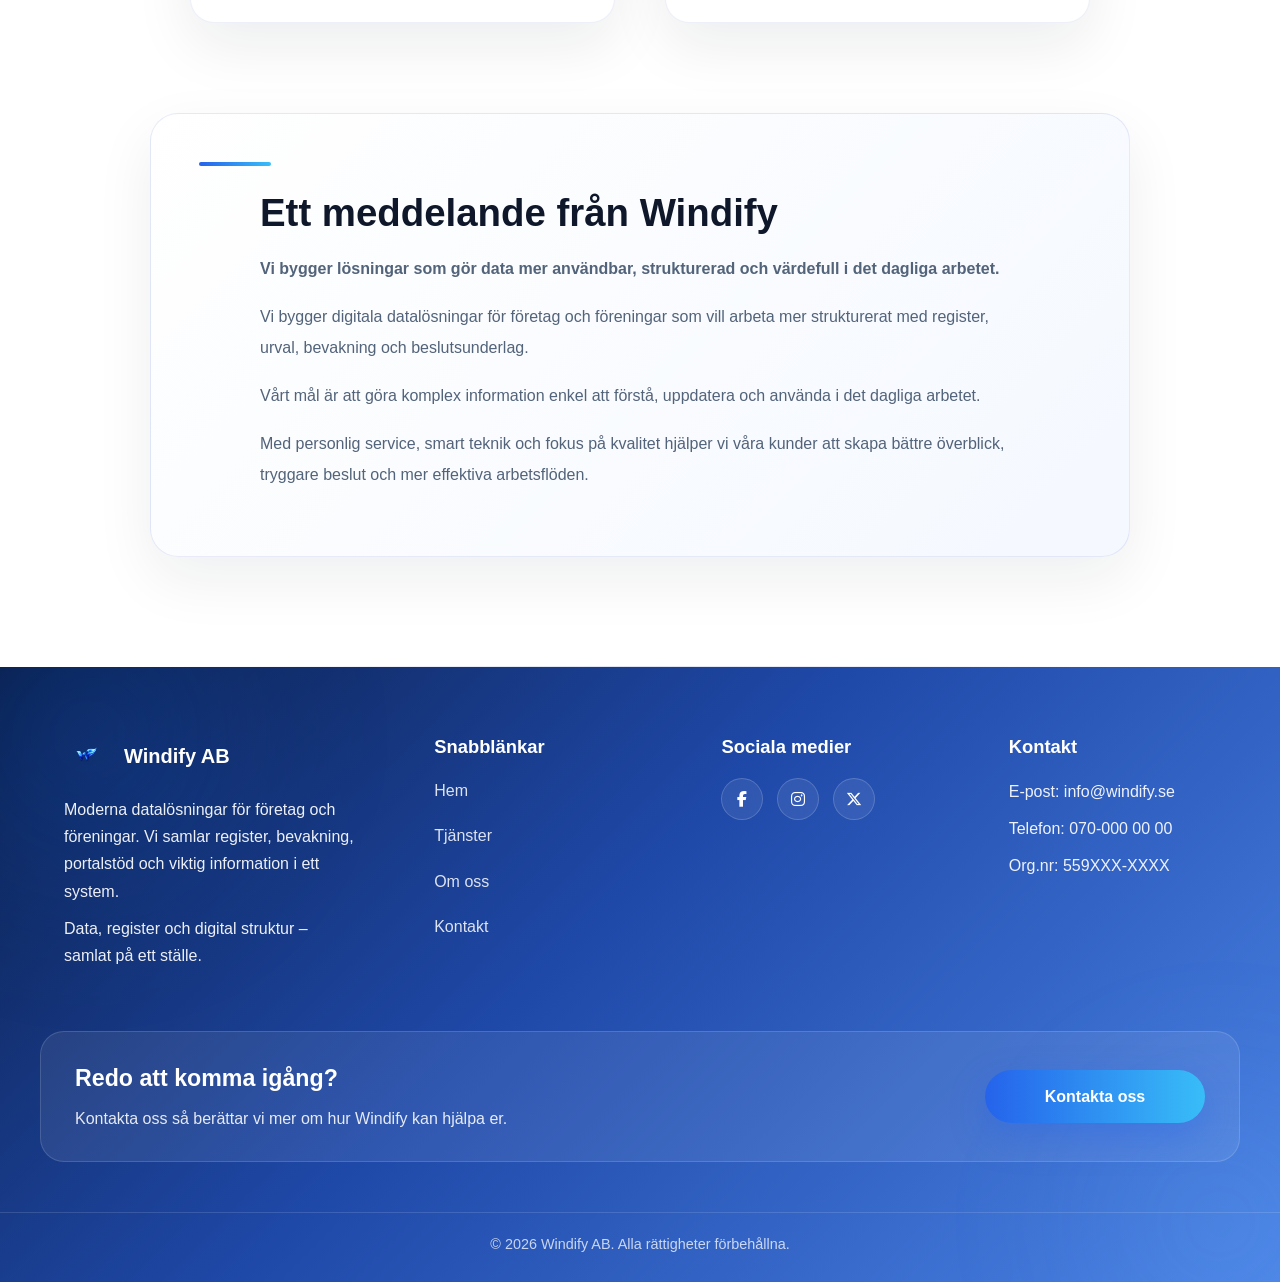
==== commit 93255355: "Enhance urval page with visual section, improve layout consistency and fix navbar behavior - Added i" ====
--- a/index.html
+++ b/index.html
@@ -38,8 +38,19 @@
           <li><a href="#">Hem</a></li>
 
           <li class="nav-item has-dropdown">
-            <a href="#solutions">Produkter</a>
-            <div class="dropdown-menu">
+            <a
+              href="#solutions"
+              class="nav-dropdown-toggle"
+              aria-expanded="false"
+              aria-controls="nav-submenu-produkter"
+            >
+              <span class="nav-dropdown-label">Produkter</span>
+              <i
+                class="nav-dropdown-chevron fas fa-chevron-down"
+                aria-hidden="true"
+              ></i>
+            </a>
+            <div class="dropdown-menu desktop-mega-menu">
               <a href="register.html" class="mega-item">
                 <span class="mega-icon"><i class="fa-solid fa-database"></i></span>
                 <span class="mega-text">
@@ -50,7 +61,7 @@
                   >
                 </span>
               </a>
-              <a href="#urval" class="mega-item">
+              <a href="urval.html" class="mega-item">
                 <span class="mega-icon"><i class="fa-solid fa-bullseye"></i></span>
                 <span class="mega-text">
                   <strong>Urval & prospektering</strong>
@@ -83,11 +94,30 @@
                 </span>
               </a>
             </div>
+            <ul class="mobile-submenu" id="nav-submenu-produkter" role="list">
+              <li>
+                <a href="register.html">Register &amp; datakvalitet</a>
+              </li>
+              <li><a href="urval.html">Urval &amp; prospektering</a></li>
+              <li><a href="#bevakning">Bevakning i realtid</a></li>
+              <li><a href="#portal">Digital portal</a></li>
+            </ul>
           </li>
 
           <li class="nav-item has-dropdown">
-            <a href="#solutions">Lösningar</a>
-            <div class="dropdown-menu large">
+            <a
+              href="#solutions"
+              class="nav-dropdown-toggle"
+              aria-expanded="false"
+              aria-controls="nav-submenu-losningar"
+            >
+              <span class="nav-dropdown-label">Lösningar</span>
+              <i
+                class="nav-dropdown-chevron fas fa-chevron-down"
+                aria-hidden="true"
+              ></i>
+            </a>
+            <div class="dropdown-menu large desktop-mega-menu">
               <a href="#foretag" class="mega-item">
                 <span class="mega-icon"><i class="fa-solid fa-building"></i></span>
                 <span class="mega-text">
@@ -131,6 +161,14 @@
                 </span>
               </a>
             </div>
+            <ul class="mobile-submenu" id="nav-submenu-losningar" role="list">
+              <li><a href="#foretag">För företag</a></li>
+              <li><a href="#foreningar">För föreningar</a></li>
+              <li><a href="#nya-kunder">Hitta nya kunder</a></li>
+              <li>
+                <a href="#administration">Effektivisera administration</a>
+              </li>
+            </ul>
           </li>
 
           <li><a href="#about">Om oss</a></li>
@@ -241,12 +279,12 @@
               överblick.
             </p>
 
-            <ul>
-              <li>Uppdaterade kundregister</li>
-              <li>Medlemsregister</li>
-              <li>Kontaktdata</li>
-              <li>Person- och företagsinformation</li>
-              <li>Löpande registerbevakning</li>
+            <ul class="feature-list">
+              <li><i class="fa-solid fa-arrows-rotate"></i> Uppdaterade kundregister</li>
+              <li><i class="fa-solid fa-database"></i> Medlemsregister</li>
+              <li><i class="fa-solid fa-bell"></i> Kontaktdata</li>
+              <li><i class="fa-solid fa-arrows-rotate"></i> Person- och företagsinformation</li>
+              <li><i class="fa-solid fa-bell"></i> Löpande registerbevakning</li>
             </ul>
             <a href="#bevakning" class="card-btn">Läs mer om bevakning</a>
           </div>
@@ -262,12 +300,12 @@
               försäljningen och nå rätt personer med rätt budskap.
             </p>
 
-            <ul>
-              <li>Segmentering av målgrupper</li>
-              <li>Geografiska urval</li>
-              <li>Bransch- och företagsurval</li>
-              <li>Konsument- och företagsdata</li>
-              <li>Underlag för marknad och försäljning</li>
+            <ul class="feature-list">
+              <li><i class="fa-solid fa-bullseye"></i> Segmentering av målgrupper</li>
+              <li><i class="fa-solid fa-chart-line"></i> Geografiska urval</li>
+              <li><i class="fa-solid fa-filter"></i> Bransch- och företagsurval</li>
+              <li><i class="fa-solid fa-filter"></i> Konsument- och företagsdata</li>
+              <li><i class="fa-solid fa-chart-line"></i> Underlag för marknad och försäljning</li>
             </ul>
             <a href="#urval" class="card-btn">Läs mer om urval</a>
           </div>
@@ -283,12 +321,12 @@
               ett strukturerat arbetsflöde för företag och föreningar.
             </p>
 
-            <ul>
-              <li>Stämmor och möten</li>
-              <li>Dokumenthantering</li>
-              <li>Beslutsunderlag</li>
-              <li>Registerkopplingar</li>
-              <li>Digital överblick</li>
+            <ul class="feature-list">
+              <li><i class="fa-solid fa-layer-group"></i> Stämmor och möten</li>
+              <li><i class="fa-solid fa-file-lines"></i> Dokumenthantering</li>
+              <li><i class="fa-solid fa-clipboard-list"></i> Beslutsunderlag</li>
+              <li><i class="fa-solid fa-layer-group"></i> Registerkopplingar</li>
+              <li><i class="fa-solid fa-file-lines"></i> Digital överblick</li>
             </ul>
             <a href="#portal" class="card-btn">Läs mer om portalen</a>
           </div>
@@ -569,16 +607,54 @@
         }
       });
 
+      function isMobileNav() {
+        return window.matchMedia("(max-width: 768px)").matches;
+      }
+
+      function closeMobileSubmenus() {
+        document.querySelectorAll(".has-dropdown.is-expanded").forEach((li) => {
+          li.classList.remove("is-expanded");
+          const t = li.querySelector(".nav-dropdown-toggle");
+          if (t) t.setAttribute("aria-expanded", "false");
+        });
+      }
+
       if (navToggle && navMenu) {
         navToggle.addEventListener("click", () => {
           const isOpen = navMenu.classList.toggle("is-open");
           navToggle.setAttribute("aria-expanded", String(isOpen));
+          if (!isOpen) {
+            closeMobileSubmenus();
+          }
+        });
+
+        navMenu.querySelectorAll(".nav-dropdown-toggle").forEach((toggle) => {
+          toggle.addEventListener("click", (e) => {
+            if (!isMobileNav()) return;
+            e.preventDefault();
+            e.stopPropagation();
+            const li = toggle.closest(".has-dropdown");
+            if (!li) return;
+            const wasOpen = li.classList.contains("is-expanded");
+            closeMobileSubmenus();
+            if (!wasOpen) {
+              li.classList.add("is-expanded");
+              toggle.setAttribute("aria-expanded", "true");
+            }
+          });
         });
 
         navMenu.querySelectorAll("a").forEach((link) => {
           link.addEventListener("click", () => {
+            if (
+              isMobileNav() &&
+              link.classList.contains("nav-dropdown-toggle")
+            ) {
+              return;
+            }
             navMenu.classList.remove("is-open");
             navToggle.setAttribute("aria-expanded", "false");
+            closeMobileSubmenus();
           });
         });
 
@@ -586,8 +662,17 @@
           if (window.innerWidth > 768) {
             navMenu.classList.remove("is-open");
             navToggle.setAttribute("aria-expanded", "false");
+            closeMobileSubmenus();
           }
         });
+
+        window
+          .matchMedia("(max-width: 768px)")
+          .addEventListener("change", (e) => {
+            if (!e.matches) {
+              closeMobileSubmenus();
+            }
+          });
       }
     </script>
   </body>
--- a/main.css
+++ b/main.css
@@ -188,7 +188,7 @@
     padding: 28px;
 }
 
-.has-dropdown:hover .dropdown-menu {
+.has-dropdown:hover .desktop-mega-menu {
     opacity: 1;
     visibility: visible;
     pointer-events: auto;
@@ -253,6 +253,16 @@
     .dropdown-menu,
     .dropdown-menu.large {
         width: min(92vw, 680px);
+    }
+}
+
+@media (min-width: 769px) {
+    .nav-dropdown-chevron {
+        display: none;
+    }
+
+    .mobile-submenu {
+        display: none !important;
     }
 }
 
@@ -713,6 +723,32 @@
     line-height: 2;
 }
 
+.solution-card .feature-list {
+    list-style: none;
+    padding: 0;
+    margin-top: 14px;
+}
+
+.solution-card .feature-list li {
+    display: flex;
+    align-items: center;
+    gap: 10px;
+    margin-bottom: 10px;
+    color: #52637a;
+    font-size: 0.95rem;
+}
+
+.solution-card .feature-list li i {
+    color: #2563eb;
+    font-size: 14px;
+    min-width: 18px;
+    transition: transform 0.2s ease;
+}
+
+.solution-card .feature-list li:hover i {
+    transform: scale(1.15);
+}
+
 .solution-card {
     display: flex;
     flex-direction: column;
@@ -1343,10 +1379,39 @@
 
 .product-hero {
     position: relative;
+    min-height: 76vh;
     padding-top: 176px !important;
     padding-bottom: 96px !important;
-    background: url("./static/images/register-hero.png") no-repeat center center;
+    background-repeat: no-repeat;
+    background-position: center;
     background-size: cover;
+}
+
+.product-page-register .product-hero {
+    background-image: url("./static/images/register-hero.png");
+}
+
+.product-page-urval .product-hero {
+    background-image: url("./static/images/urval-hero.png");
+}
+
+.product-page-urval .product-hero::before {
+    background: linear-gradient(
+        90deg,
+        rgba(5, 15, 40, 0.95) 0%,
+        rgba(5, 15, 40, 0.85) 30%,
+        rgba(5, 15, 40, 0.6) 55%,
+        rgba(5, 15, 40, 0.2) 75%,
+        rgba(5, 15, 40, 0.0) 100%
+    );
+}
+
+.product-page-urval .product-hero .section-header h1 {
+    text-shadow: 0 4px 20px rgba(0, 0, 0, 0.4);
+}
+
+.product-page-urval .product-hero .section-header p {
+    opacity: 0.9;
 }
 
 .product-hero::before {
@@ -1355,9 +1420,9 @@
     inset: 0;
     background: linear-gradient(
         100deg,
-        rgba(7, 20, 49, 0.82) 0%,
-        rgba(7, 20, 49, 0.66) 40%,
-        rgba(7, 20, 49, 0.28) 100%
+        rgba(10, 20, 50, 0.85) 0%,
+        rgba(10, 20, 50, 0.6) 40%,
+        rgba(10, 20, 50, 0.2) 100%
     );
 }
 
@@ -1463,6 +1528,143 @@
     background: #ffffff;
 }
 
+.product-page-urval .product-overview {
+    padding-top: 80px !important;
+    padding-bottom: 80px !important;
+    animation: urvalOverviewFadeUp 0.8s ease both;
+}
+
+.product-page-urval .product-overview .section-header {
+    max-width: 700px;
+    margin: 0 auto 40px;
+    text-align: center;
+}
+
+.product-page-urval .product-overview .section-header p {
+    max-width: 700px;
+    margin: 0 auto;
+}
+
+.product-page-urval .overview-icon {
+    width: 60px;
+    height: 60px;
+    border-radius: 50%;
+    display: inline-flex;
+    align-items: center;
+    justify-content: center;
+    margin: 0 auto 16px;
+    background: rgba(79, 124, 255, 0.1);
+}
+
+.product-page-urval .overview-icon i {
+    font-size: 24px;
+    color: #4f7cff;
+}
+
+.product-page-urval .overview-badges {
+    display: flex;
+    justify-content: center;
+    gap: 12px;
+    margin-top: 26px;
+    flex-wrap: wrap;
+}
+
+.product-page-urval .overview-badges span {
+    background: #f3f6fb;
+    border-radius: 20px;
+    padding: 11px 18px;
+    font-weight: 500;
+    color: #475569;
+    font-size: 0.92rem;
+    transition: all 0.25s ease;
+}
+
+.product-page-urval .overview-badges span:hover {
+    background: #4f7cff;
+    color: #ffffff;
+    transform: translateY(-2px);
+}
+
+.product-page-urval .product-trust-note {
+    margin-top: 4px;
+    padding: 22px 24px;
+    border-radius: 16px;
+    border: 1px solid rgba(79, 124, 255, 0.15);
+    background: linear-gradient(135deg, #f3f6fb, #e9eef7);
+    font-weight: 500;
+    line-height: 1.72;
+}
+
+@keyframes urvalOverviewFadeUp {
+    from {
+        opacity: 0;
+        transform: translateY(10px);
+    }
+    to {
+        opacity: 1;
+        transform: translateY(0);
+    }
+}
+
+.urval-highlight {
+    margin: 0;
+    display: flex;
+    justify-content: center;
+    padding-left: 0;
+    padding-right: 0;
+    background: #ffffff;
+}
+
+.urval-highlight__image {
+    position: relative;
+    max-width: 1100px;
+    width: 100%;
+    border-radius: 24px;
+    overflow: hidden;
+    box-shadow: 0 24px 60px rgba(15, 23, 42, 0.12);
+}
+
+.urval-highlight__image img {
+    width: 100%;
+    display: block;
+    min-height: 280px;
+    object-fit: cover;
+}
+
+.urval-highlight__overlay {
+    position: absolute;
+    z-index: 1;
+    left: clamp(20px, 4vw, 40px);
+    top: 50%;
+    transform: translateY(-50%);
+    max-width: 430px;
+    padding: 32px;
+    background: rgba(255, 255, 255, 0.86);
+    backdrop-filter: blur(12px);
+    -webkit-backdrop-filter: blur(12px);
+    border-radius: 18px;
+    border: 1px solid rgba(30, 64, 175, 0.08);
+    box-shadow: 0 18px 40px rgba(15, 23, 42, 0.12);
+}
+
+.urval-highlight__overlay h2 {
+    font-size: clamp(1.35rem, 2.5vw, 28px);
+    line-height: 1.15;
+    margin-bottom: 16px;
+    color: #0f172a;
+}
+
+.urval-highlight__overlay p {
+    font-size: 15px;
+    line-height: 1.6;
+    color: #475569;
+    margin-bottom: 12px;
+}
+
+.urval-highlight__overlay p:last-child {
+    margin-bottom: 0;
+}
+
 .product-trust-note {
     max-width: 900px;
     margin: 0 auto;
@@ -1573,6 +1775,53 @@
 .product-page .card-icon i {
     font-size: 18px;
     color: #2563eb;
+}
+
+.product-page-urval .benefit-card .card-icon,
+.product-page-urval .use-card .card-icon {
+    width: 52px;
+    height: 52px;
+    border-radius: 16px;
+    background: rgba(37, 99, 235, 0.08);
+    color: #2563eb;
+    display: flex;
+    align-items: center;
+    justify-content: center;
+    margin-bottom: 22px;
+    transition: transform 0.22s ease;
+}
+
+.product-page-urval .benefit-card .card-icon i,
+.product-page-urval .use-card .card-icon i {
+    font-size: 20px;
+}
+
+.product-page-urval .benefit-card,
+.product-page-urval .use-card {
+    padding: 34px;
+    min-height: 210px;
+    transition: transform 0.22s ease, box-shadow 0.22s ease;
+}
+
+.product-page-urval .benefit-card h3,
+.product-page-urval .use-card h3 {
+    margin-bottom: 14px;
+}
+
+.product-page-urval .benefit-card p,
+.product-page-urval .use-card p {
+    line-height: 1.65;
+}
+
+.product-page-urval .benefit-card:hover,
+.product-page-urval .use-card:hover {
+    transform: translateY(-4px);
+    box-shadow: 0 22px 55px rgba(15, 23, 42, 0.09);
+}
+
+.product-page-urval .benefit-card:hover .card-icon,
+.product-page-urval .use-card:hover .card-icon {
+    transform: translateY(-2px) scale(1.05);
 }
 
 .feature-card,
@@ -1797,6 +2046,21 @@
     .product-hero {
         padding-top: 124px !important;
         padding-bottom: 68px !important;
+        min-height: 72vh;
+    }
+
+    .product-page-urval .product-hero {
+        padding-top: 140px !important;
+    }
+
+    .product-page-urval .product-overview {
+        padding-top: 70px !important;
+        padding-bottom: 70px !important;
+    }
+
+    .product-page-urval .overview-badges {
+        gap: 10px;
+        margin-top: 20px;
     }
 
     .product-hero .section-header {
@@ -1844,8 +2108,65 @@
         padding: 18px 18px;
     }
 
+    .urval-highlight {
+        padding: 0 18px !important;
+        margin: 50px 0;
+    }
+
+    .urval-highlight__image {
+        border-radius: 20px;
+        overflow: hidden;
+        box-shadow: 0 18px 40px rgba(15, 23, 42, 0.1);
+        background: #ffffff;
+    }
+
+    .urval-highlight__image img {
+        width: 100%;
+        height: auto;
+        display: block;
+        min-height: 0;
+        border-radius: 0;
+    }
+
+    .urval-highlight__overlay {
+        position: static;
+        transform: none;
+        margin: 0;
+        max-width: none;
+        width: 100%;
+        padding: 24px 22px;
+        border-radius: 0;
+        box-shadow: none;
+        background: #ffffff;
+        backdrop-filter: none;
+        -webkit-backdrop-filter: none;
+        border: none;
+    }
+
+    .urval-highlight__overlay h2 {
+        font-size: 1.35rem;
+        line-height: 1.2;
+    }
+
+    .urval-highlight__overlay p {
+        font-size: 0.95rem;
+        line-height: 1.6;
+    }
+
     .product-card {
         padding: 24px;
+    }
+
+    .product-page-urval .feature-card,
+    .product-page-urval .benefit-card,
+    .product-page-urval .use-card,
+    .product-page-urval .process-card {
+        padding: 24px;
+    }
+
+    .product-page-urval .benefit-card,
+    .product-page-urval .use-card {
+        min-height: 0;
     }
 
     .process-grid {
@@ -2309,6 +2630,24 @@
 }
 
 @media (max-width: 768px) {
+    body {
+        padding-top: 0;
+    }
+
+    .navbar {
+        top: 0;
+        z-index: 1000;
+    }
+
+    main.product-page-urval {
+        overflow: hidden;
+    }
+
+    .nav-container .nav-menu {
+        flex-basis: 100%;
+        order: 3;
+    }
+
     .help-card .card-icon {
         width: 56px;
         height: 56px;
@@ -2440,6 +2779,76 @@
         display: flex;
     }
 
+    .desktop-mega-menu {
+        display: none !important;
+    }
+
+    .has-dropdown::after {
+        display: none;
+    }
+
+    .nav-item.has-dropdown {
+        display: flex;
+        flex-direction: column;
+        align-items: stretch;
+    }
+
+    .has-dropdown > a.nav-dropdown-toggle {
+        width: 100%;
+        justify-content: space-between;
+        gap: 10px;
+    }
+
+    .nav-dropdown-chevron {
+        flex-shrink: 0;
+        font-size: 0.7rem;
+        opacity: 0.88;
+        transition: transform 0.22s ease;
+    }
+
+    .has-dropdown.is-expanded .nav-dropdown-chevron {
+        transform: rotate(180deg);
+    }
+
+    .mobile-submenu {
+        display: none;
+        list-style: none;
+        margin: 8px 0 0;
+        padding: 10px 12px;
+        border-radius: 12px;
+        background: rgba(22, 48, 108, 0.72);
+        border: 1px solid rgba(255, 255, 255, 0.14);
+        gap: 2px;
+    }
+
+    .has-dropdown.is-expanded .mobile-submenu {
+        display: flex;
+        flex-direction: column;
+    }
+
+    .mobile-submenu li {
+        margin: 0;
+    }
+
+    .mobile-submenu a {
+        display: block;
+        padding: 9px 8px;
+        border-radius: 8px;
+        font-size: 0.92rem;
+        font-weight: 500;
+        color: rgba(255, 255, 255, 0.94);
+    }
+
+    .mobile-submenu a:hover {
+        background: rgba(255, 255, 255, 0.08);
+        color: #ffffff;
+    }
+
+    .mobile-submenu a::after,
+    .nav-dropdown-toggle::after {
+        display: none !important;
+    }
+
     .header {
         min-height: 100svh;
         padding: 104px 16px 34px;
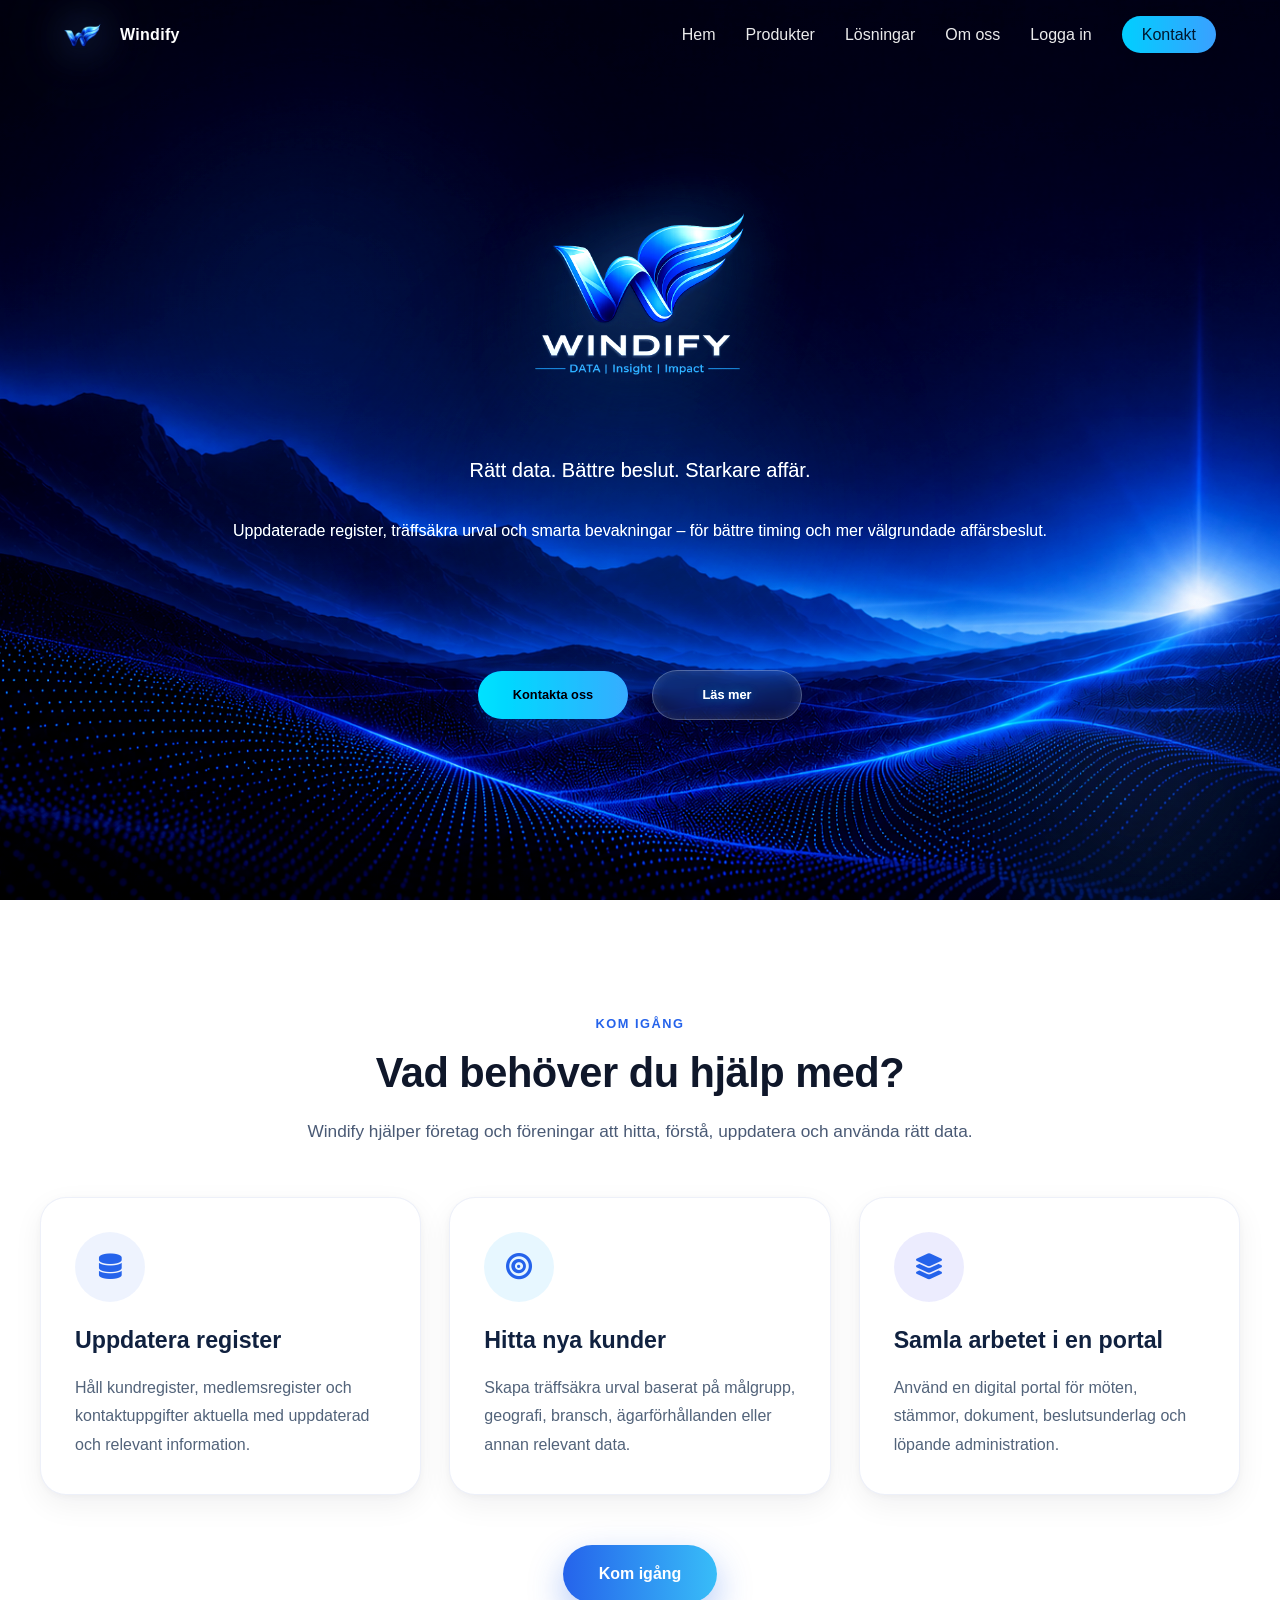
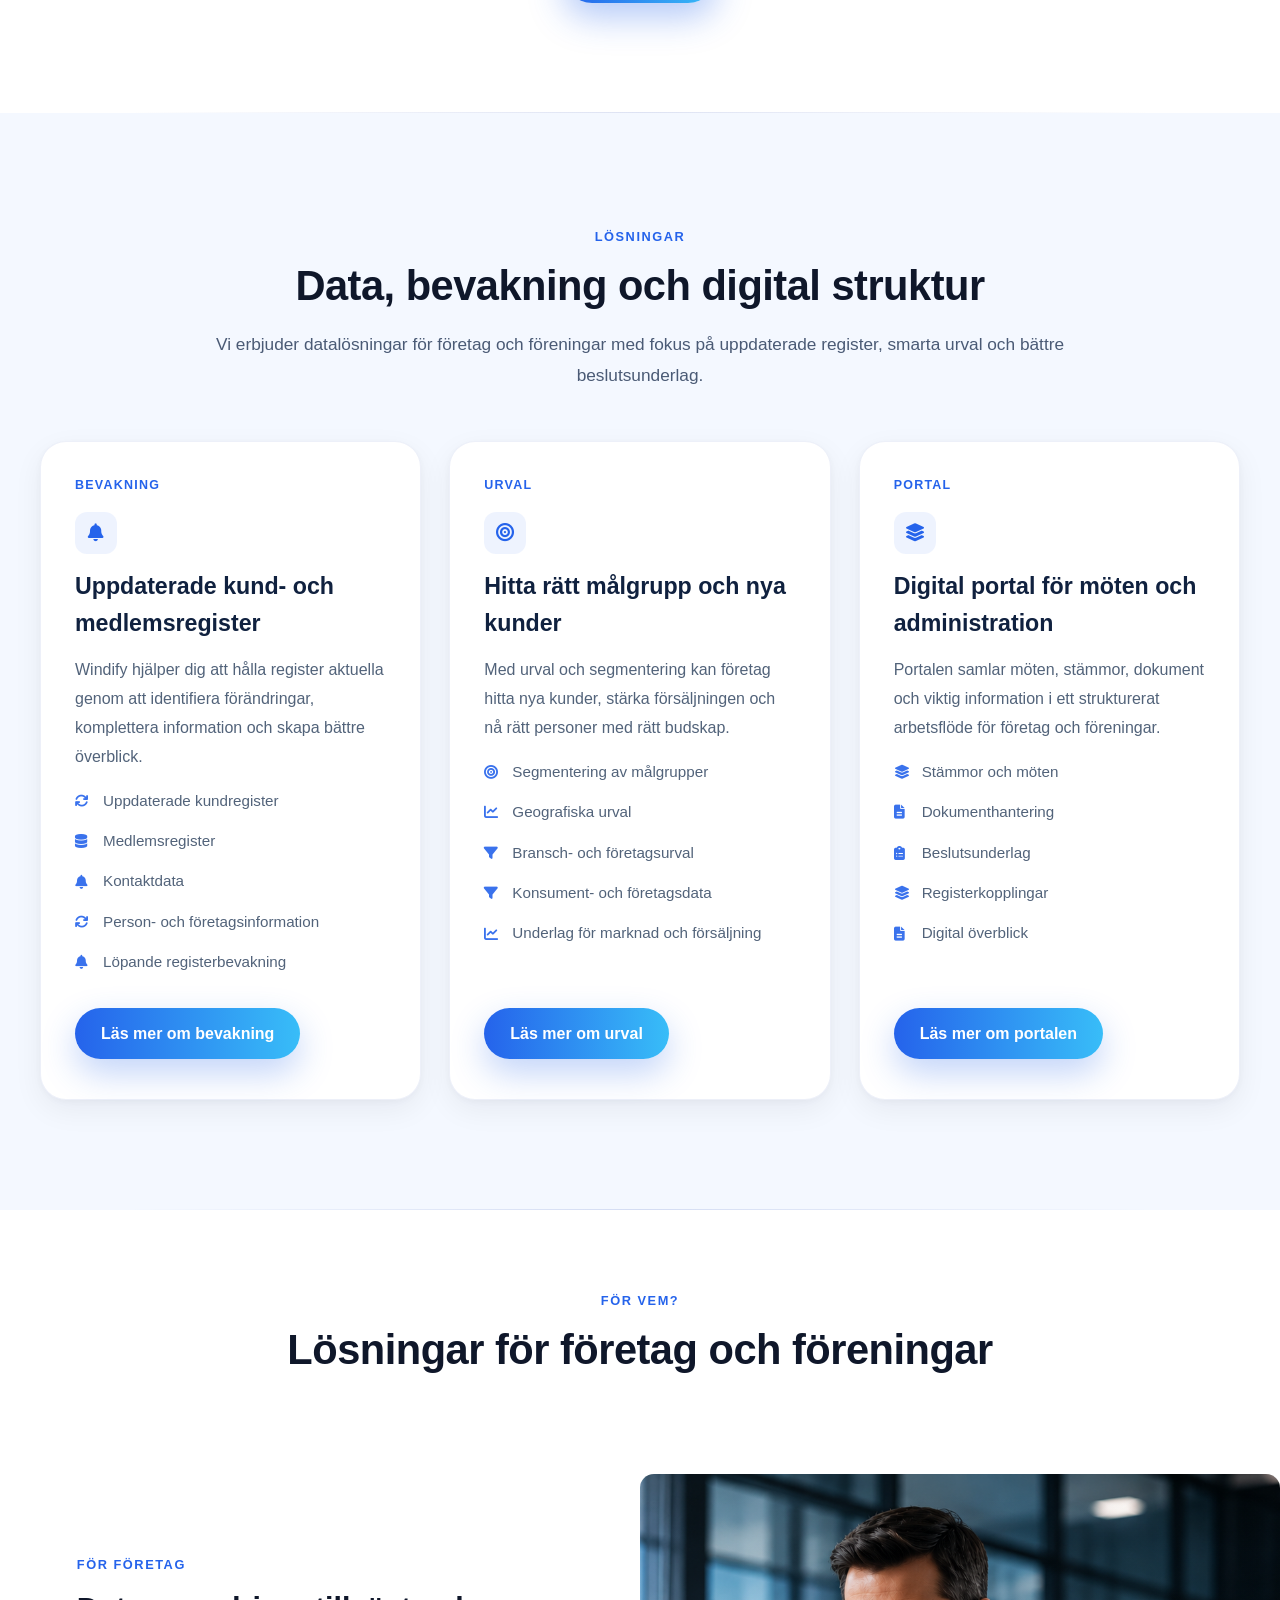
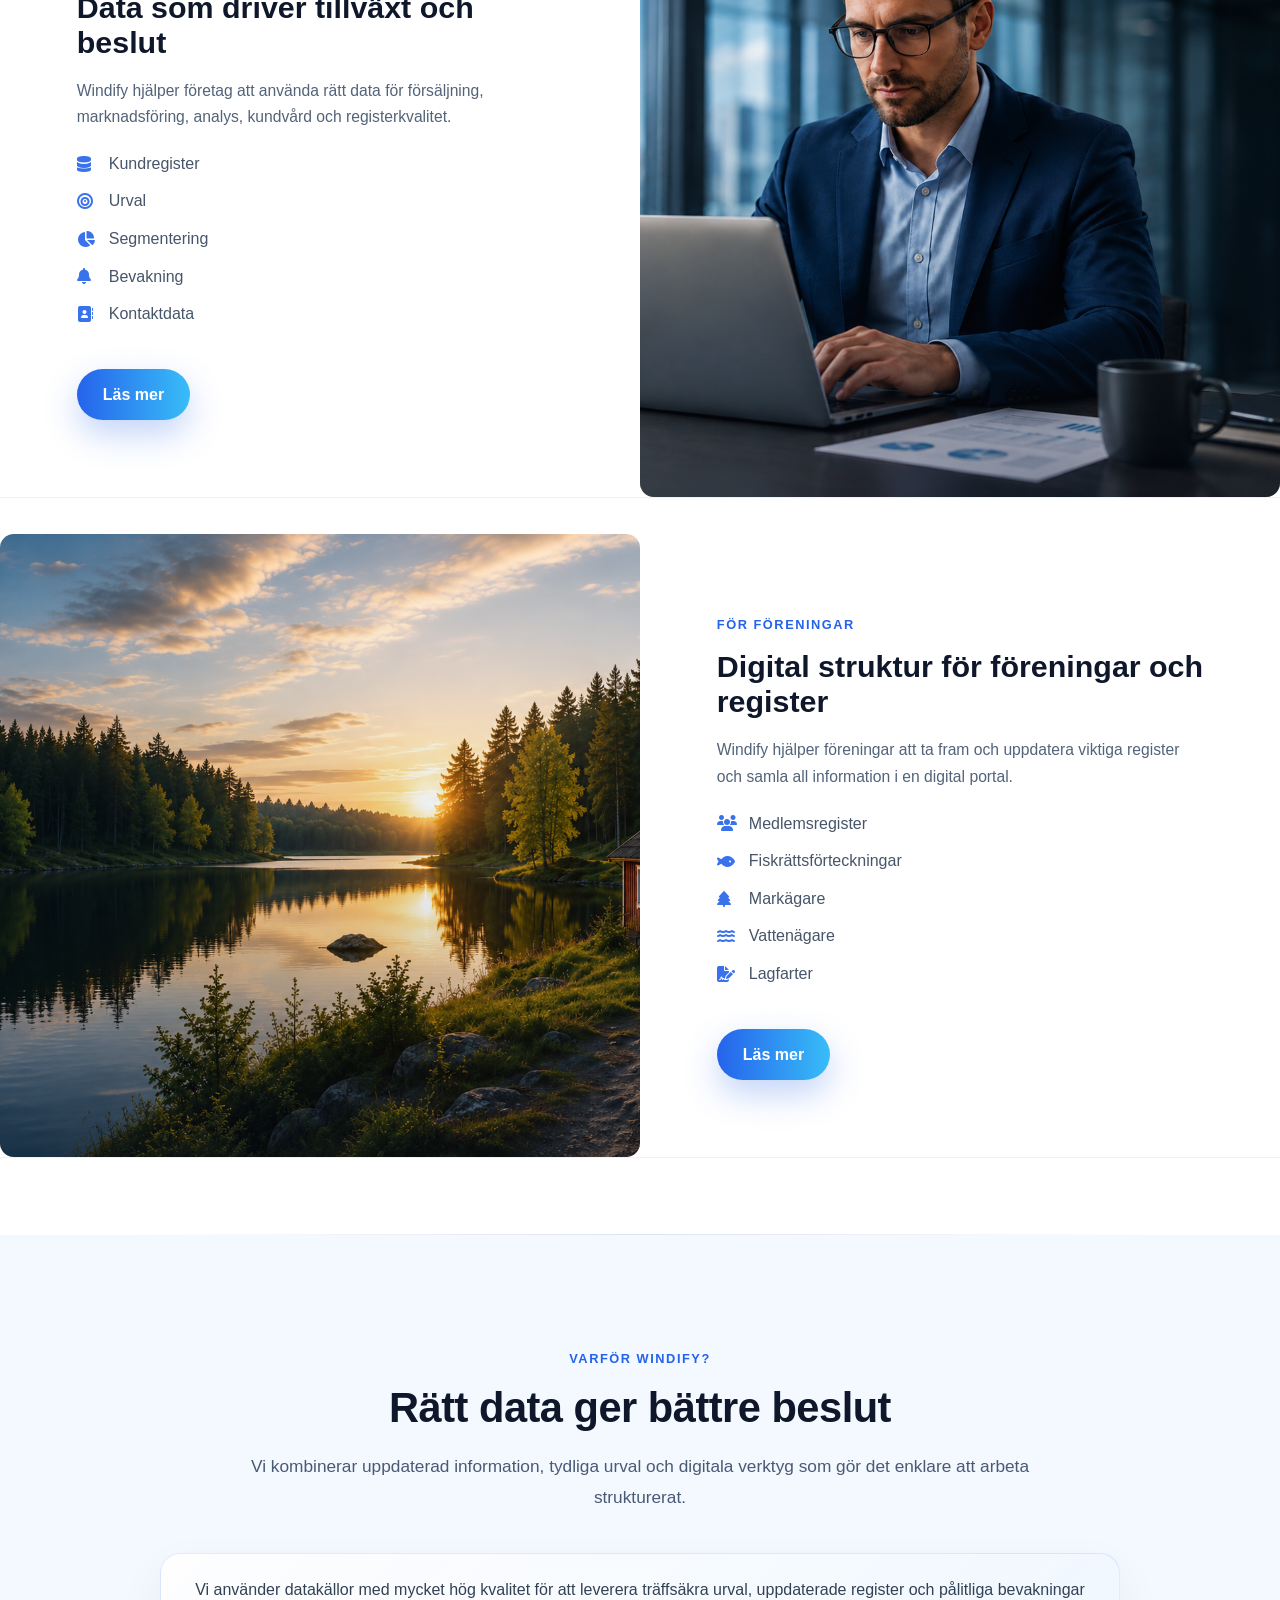
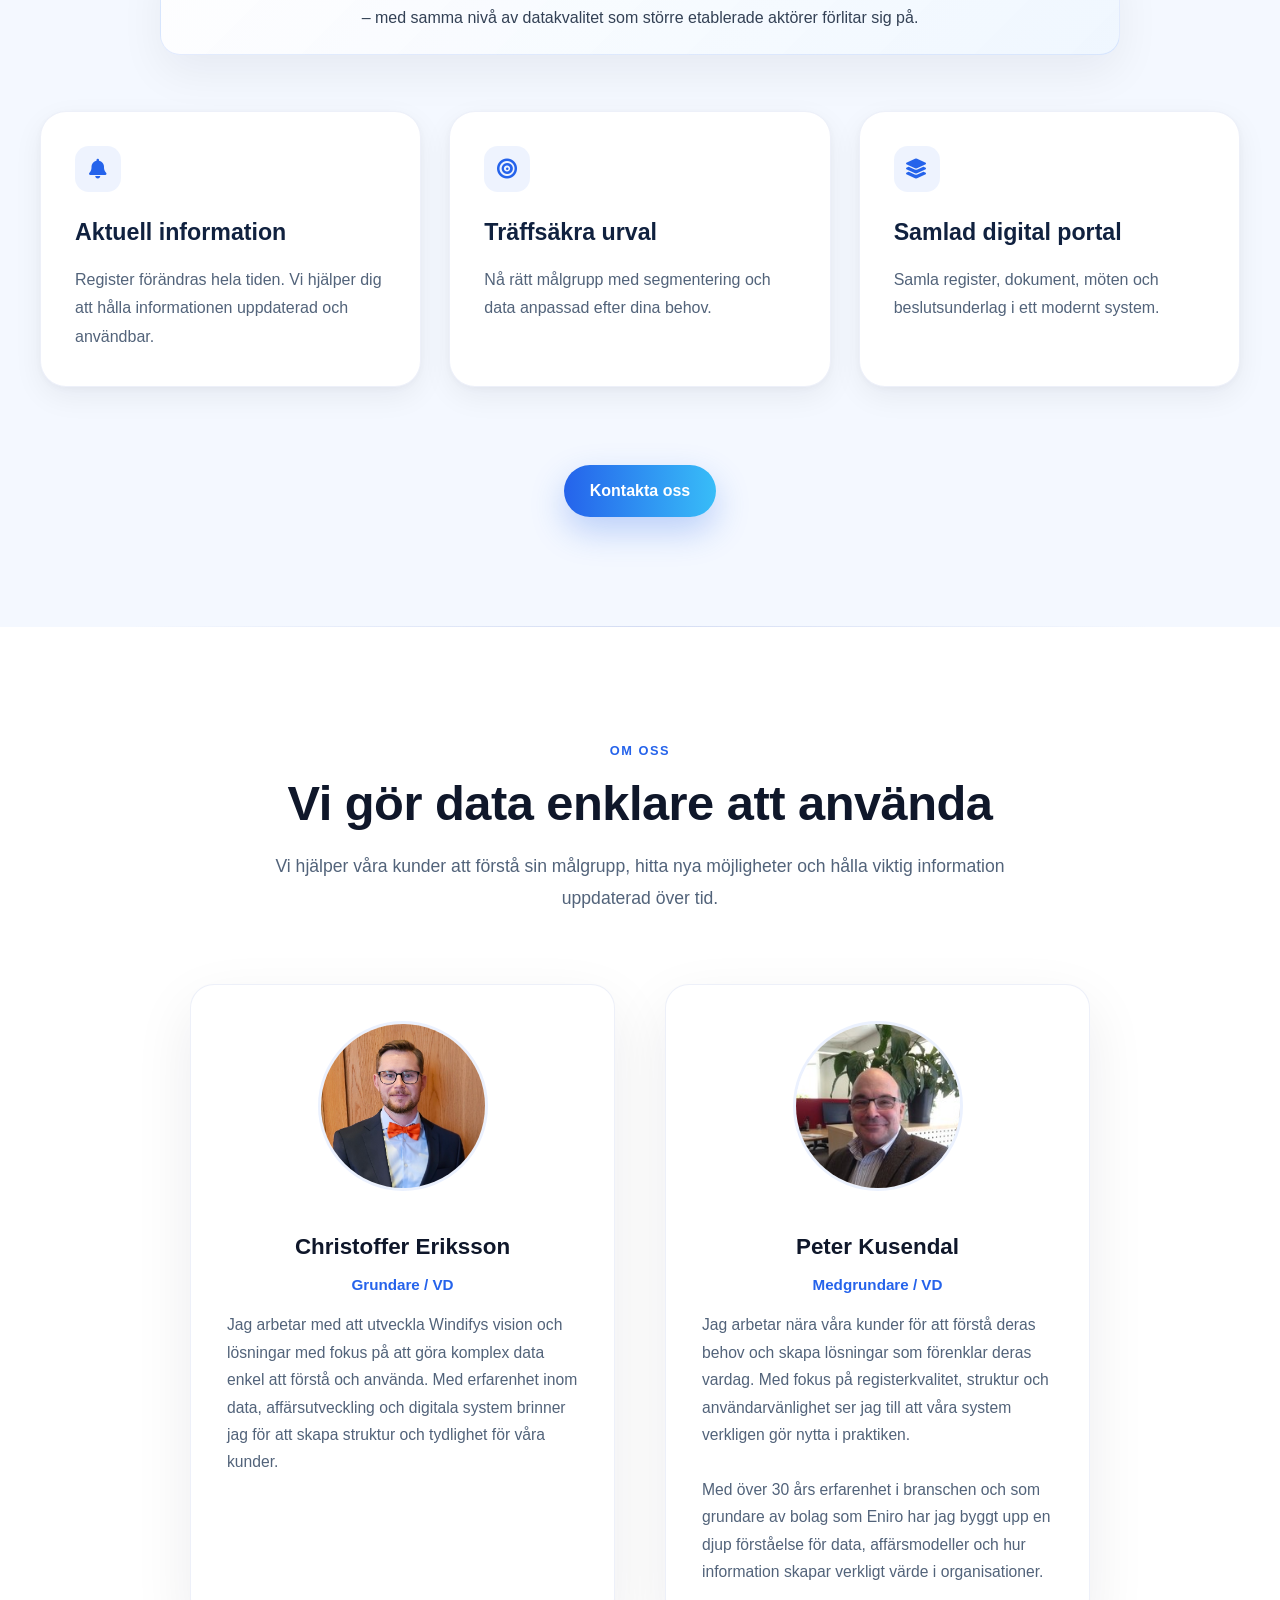
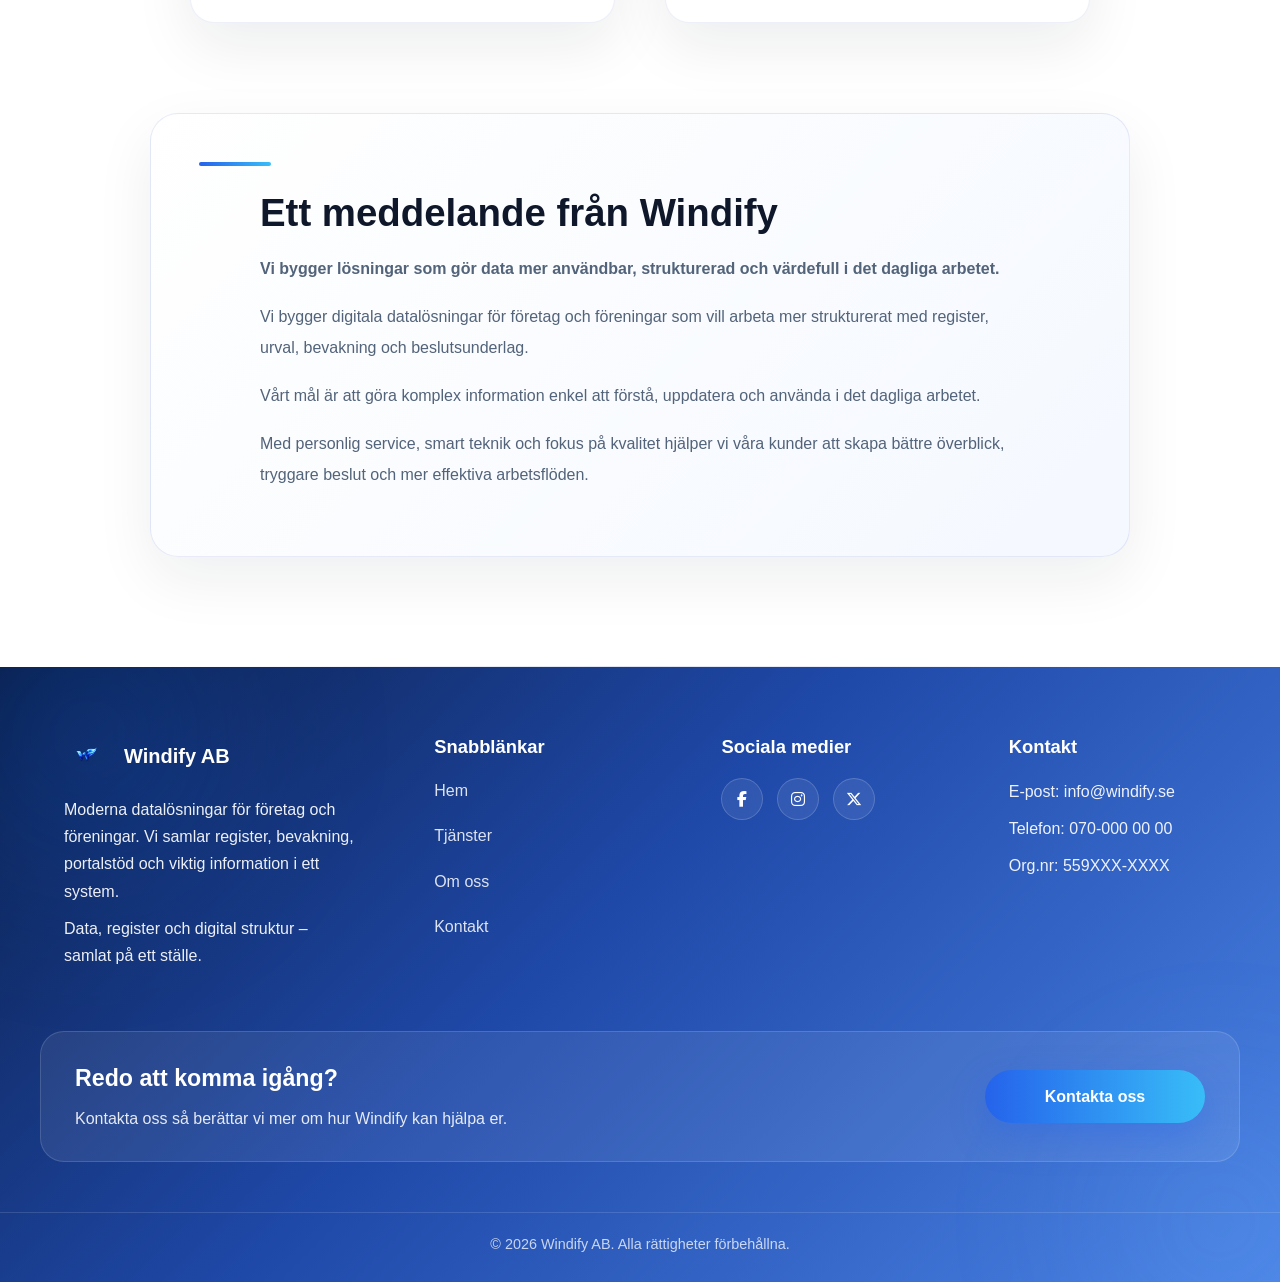
==== commit 2983cd02: "Fix mobile navbar & improve urval mobile layout - Fixed mobile navbar accordion behavior - Prevented" ====
--- a/index.html
+++ b/index.html
@@ -37,13 +37,8 @@
         <ul class="nav-menu" id="nav-menu">
           <li><a href="#">Hem</a></li>
 
-          <li class="nav-item has-dropdown">
-            <a
-              href="#solutions"
-              class="nav-dropdown-toggle"
-              aria-expanded="false"
-              aria-controls="nav-submenu-produkter"
-            >
+          <li class="nav-item has-dropdown mobile-nav-item has-mobile-submenu">
+            <a href="#solutions" class="nav-desktop-link">
               <span class="nav-dropdown-label">Produkter</span>
               <i
                 class="nav-dropdown-chevron fas fa-chevron-down"
@@ -94,23 +89,30 @@
                 </span>
               </a>
             </div>
-            <ul class="mobile-submenu" id="nav-submenu-produkter" role="list">
-              <li>
-                <a href="register.html">Register &amp; datakvalitet</a>
-              </li>
-              <li><a href="urval.html">Urval &amp; prospektering</a></li>
-              <li><a href="#bevakning">Bevakning i realtid</a></li>
-              <li><a href="#portal">Digital portal</a></li>
-            </ul>
+            <button
+              type="button"
+              class="mobile-submenu-toggle"
+              aria-expanded="false"
+              aria-controls="nav-mobile-produkter"
+            >
+              Produkter
+              <i class="fa-solid fa-chevron-down" aria-hidden="true"></i>
+            </button>
+            <div
+              class="mobile-submenu"
+              id="nav-mobile-produkter"
+              role="region"
+              aria-label="Produkter"
+            >
+              <a href="register.html">Register &amp; datakvalitet</a>
+              <a href="urval.html">Urval &amp; prospektering</a>
+              <a href="#bevakning">Bevakning i realtid</a>
+              <a href="#portal">Digital portal</a>
+            </div>
           </li>
 
-          <li class="nav-item has-dropdown">
-            <a
-              href="#solutions"
-              class="nav-dropdown-toggle"
-              aria-expanded="false"
-              aria-controls="nav-submenu-losningar"
-            >
+          <li class="nav-item has-dropdown mobile-nav-item has-mobile-submenu">
+            <a href="#solutions" class="nav-desktop-link">
               <span class="nav-dropdown-label">Lösningar</span>
               <i
                 class="nav-dropdown-chevron fas fa-chevron-down"
@@ -161,14 +163,26 @@
                 </span>
               </a>
             </div>
-            <ul class="mobile-submenu" id="nav-submenu-losningar" role="list">
-              <li><a href="#foretag">För företag</a></li>
-              <li><a href="#foreningar">För föreningar</a></li>
-              <li><a href="#nya-kunder">Hitta nya kunder</a></li>
-              <li>
-                <a href="#administration">Effektivisera administration</a>
-              </li>
-            </ul>
+            <button
+              type="button"
+              class="mobile-submenu-toggle"
+              aria-expanded="false"
+              aria-controls="nav-mobile-losningar"
+            >
+              Lösningar
+              <i class="fa-solid fa-chevron-down" aria-hidden="true"></i>
+            </button>
+            <div
+              class="mobile-submenu"
+              id="nav-mobile-losningar"
+              role="region"
+              aria-label="Lösningar"
+            >
+              <a href="#foretag">För företag</a>
+              <a href="#foreningar">För föreningar</a>
+              <a href="#nya-kunder">Hitta nya kunder</a>
+              <a href="#administration">Effektivisera administration</a>
+            </div>
           </li>
 
           <li><a href="#about">Om oss</a></li>
@@ -607,15 +621,11 @@
         }
       });
 
-      function isMobileNav() {
-        return window.matchMedia("(max-width: 768px)").matches;
-      }
-
-      function closeMobileSubmenus() {
-        document.querySelectorAll(".has-dropdown.is-expanded").forEach((li) => {
-          li.classList.remove("is-expanded");
-          const t = li.querySelector(".nav-dropdown-toggle");
-          if (t) t.setAttribute("aria-expanded", "false");
+      function closeMobileAccordions() {
+        document.querySelectorAll(".mobile-nav-item.open").forEach((item) => {
+          item.classList.remove("open");
+          const btn = item.querySelector(".mobile-submenu-toggle");
+          if (btn) btn.setAttribute("aria-expanded", "false");
         });
       }
 
@@ -624,37 +634,37 @@
           const isOpen = navMenu.classList.toggle("is-open");
           navToggle.setAttribute("aria-expanded", String(isOpen));
           if (!isOpen) {
-            closeMobileSubmenus();
+            closeMobileAccordions();
           }
         });
 
-        navMenu.querySelectorAll(".nav-dropdown-toggle").forEach((toggle) => {
+        navMenu.querySelectorAll(".mobile-submenu-toggle").forEach((toggle) => {
           toggle.addEventListener("click", (e) => {
-            if (!isMobileNav()) return;
+            if (window.innerWidth > 768) return;
             e.preventDefault();
             e.stopPropagation();
-            const li = toggle.closest(".has-dropdown");
-            if (!li) return;
-            const wasOpen = li.classList.contains("is-expanded");
-            closeMobileSubmenus();
-            if (!wasOpen) {
-              li.classList.add("is-expanded");
-              toggle.setAttribute("aria-expanded", "true");
-            }
+            const item = toggle.closest(".mobile-nav-item");
+            if (!item) return;
+            document.querySelectorAll(".mobile-nav-item.open").forEach((openItem) => {
+              if (openItem !== item) {
+                openItem.classList.remove("open");
+                const b = openItem.querySelector(".mobile-submenu-toggle");
+                if (b) b.setAttribute("aria-expanded", "false");
+              }
+            });
+            item.classList.toggle("open");
+            toggle.setAttribute(
+              "aria-expanded",
+              String(item.classList.contains("open"))
+            );
           });
         });
 
         navMenu.querySelectorAll("a").forEach((link) => {
           link.addEventListener("click", () => {
-            if (
-              isMobileNav() &&
-              link.classList.contains("nav-dropdown-toggle")
-            ) {
-              return;
-            }
             navMenu.classList.remove("is-open");
             navToggle.setAttribute("aria-expanded", "false");
-            closeMobileSubmenus();
+            closeMobileAccordions();
           });
         });
 
@@ -662,7 +672,7 @@
           if (window.innerWidth > 768) {
             navMenu.classList.remove("is-open");
             navToggle.setAttribute("aria-expanded", "false");
-            closeMobileSubmenus();
+            closeMobileAccordions();
           }
         });
 
@@ -670,7 +680,7 @@
           .matchMedia("(max-width: 768px)")
           .addEventListener("change", (e) => {
             if (!e.matches) {
-              closeMobileSubmenus();
+              closeMobileAccordions();
             }
           });
       }
--- a/main.css
+++ b/main.css
@@ -257,11 +257,12 @@
 }
 
 @media (min-width: 769px) {
-    .nav-dropdown-chevron {
+    .nav-desktop-link .nav-dropdown-chevron {
         display: none;
     }
 
-    .mobile-submenu {
+    .mobile-submenu-toggle,
+    .mobile-nav-item > .mobile-submenu {
         display: none !important;
     }
 }
@@ -2111,29 +2112,39 @@
     .urval-highlight {
         padding: 0 18px !important;
         margin: 50px 0;
+        width: 100%;
+        max-width: 100%;
+        min-width: 0;
+        overflow: hidden;
+        box-sizing: border-box;
     }
 
     .urval-highlight__image {
+        width: 100%;
+        max-width: 100%;
+        min-width: 0;
         border-radius: 20px;
         overflow: hidden;
+        background: #ffffff;
         box-shadow: 0 18px 40px rgba(15, 23, 42, 0.1);
-        background: #ffffff;
     }
 
     .urval-highlight__image img {
         width: 100%;
+        max-width: 100%;
         height: auto;
         display: block;
         min-height: 0;
         border-radius: 0;
+        object-fit: cover;
     }
 
     .urval-highlight__overlay {
         position: static;
         transform: none;
         margin: 0;
+        width: 100%;
         max-width: none;
-        width: 100%;
         padding: 24px 22px;
         border-radius: 0;
         box-shadow: none;
@@ -2630,6 +2641,12 @@
 }
 
 @media (max-width: 768px) {
+    html,
+    body {
+        overflow-x: hidden;
+        width: 100%;
+    }
+
     body {
         padding-top: 0;
     }
@@ -2641,6 +2658,7 @@
 
     main.product-page-urval {
         overflow: hidden;
+        max-width: 100%;
     }
 
     .nav-container .nav-menu {
@@ -2779,7 +2797,17 @@
         display: flex;
     }
 
+    .mega-menu,
+    .dropdown-menu,
+    .desktop-dropdown,
     .desktop-mega-menu {
+        display: none !important;
+        opacity: 0 !important;
+        visibility: hidden !important;
+        pointer-events: none !important;
+    }
+
+    .nav-desktop-link {
         display: none !important;
     }
 
@@ -2793,50 +2821,56 @@
         align-items: stretch;
     }
 
-    .has-dropdown > a.nav-dropdown-toggle {
+    .mobile-submenu-toggle {
         width: 100%;
+        display: flex;
+        align-items: center;
         justify-content: space-between;
         gap: 10px;
-    }
-
-    .nav-dropdown-chevron {
+        background: transparent;
+        border: 0;
+        color: #ffffff;
+        font: inherit;
+        font-weight: 500;
+        padding: 0;
+        cursor: pointer;
+        text-align: left;
+    }
+
+    .mobile-submenu-toggle i {
         flex-shrink: 0;
         font-size: 0.7rem;
         opacity: 0.88;
-        transition: transform 0.22s ease;
-    }
-
-    .has-dropdown.is-expanded .nav-dropdown-chevron {
+        transition: transform 0.2s ease;
+    }
+
+    .mobile-nav-item.open .mobile-submenu-toggle i {
         transform: rotate(180deg);
     }
 
     .mobile-submenu {
         display: none;
-        list-style: none;
-        margin: 8px 0 0;
-        padding: 10px 12px;
-        border-radius: 12px;
-        background: rgba(22, 48, 108, 0.72);
-        border: 1px solid rgba(255, 255, 255, 0.14);
-        gap: 2px;
-    }
-
-    .has-dropdown.is-expanded .mobile-submenu {
+        margin-top: 10px;
+        padding: 10px 14px;
+        border-radius: 14px;
+        background: rgba(255, 255, 255, 0.08);
+        border: 1px solid rgba(255, 255, 255, 0.12);
+    }
+
+    .mobile-nav-item.open .mobile-submenu {
         display: flex;
         flex-direction: column;
-    }
-
-    .mobile-submenu li {
-        margin: 0;
+        gap: 10px;
     }
 
     .mobile-submenu a {
-        display: block;
-        padding: 9px 8px;
+        color: #ffffff;
+        text-decoration: none;
+        font-size: 0.95rem;
+        line-height: 1.4;
+        font-weight: 500;
+        padding: 6px 4px;
         border-radius: 8px;
-        font-size: 0.92rem;
-        font-weight: 500;
-        color: rgba(255, 255, 255, 0.94);
     }
 
     .mobile-submenu a:hover {
@@ -2844,8 +2878,7 @@
         color: #ffffff;
     }
 
-    .mobile-submenu a::after,
-    .nav-dropdown-toggle::after {
+    .mobile-submenu a::after {
         display: none !important;
     }
 
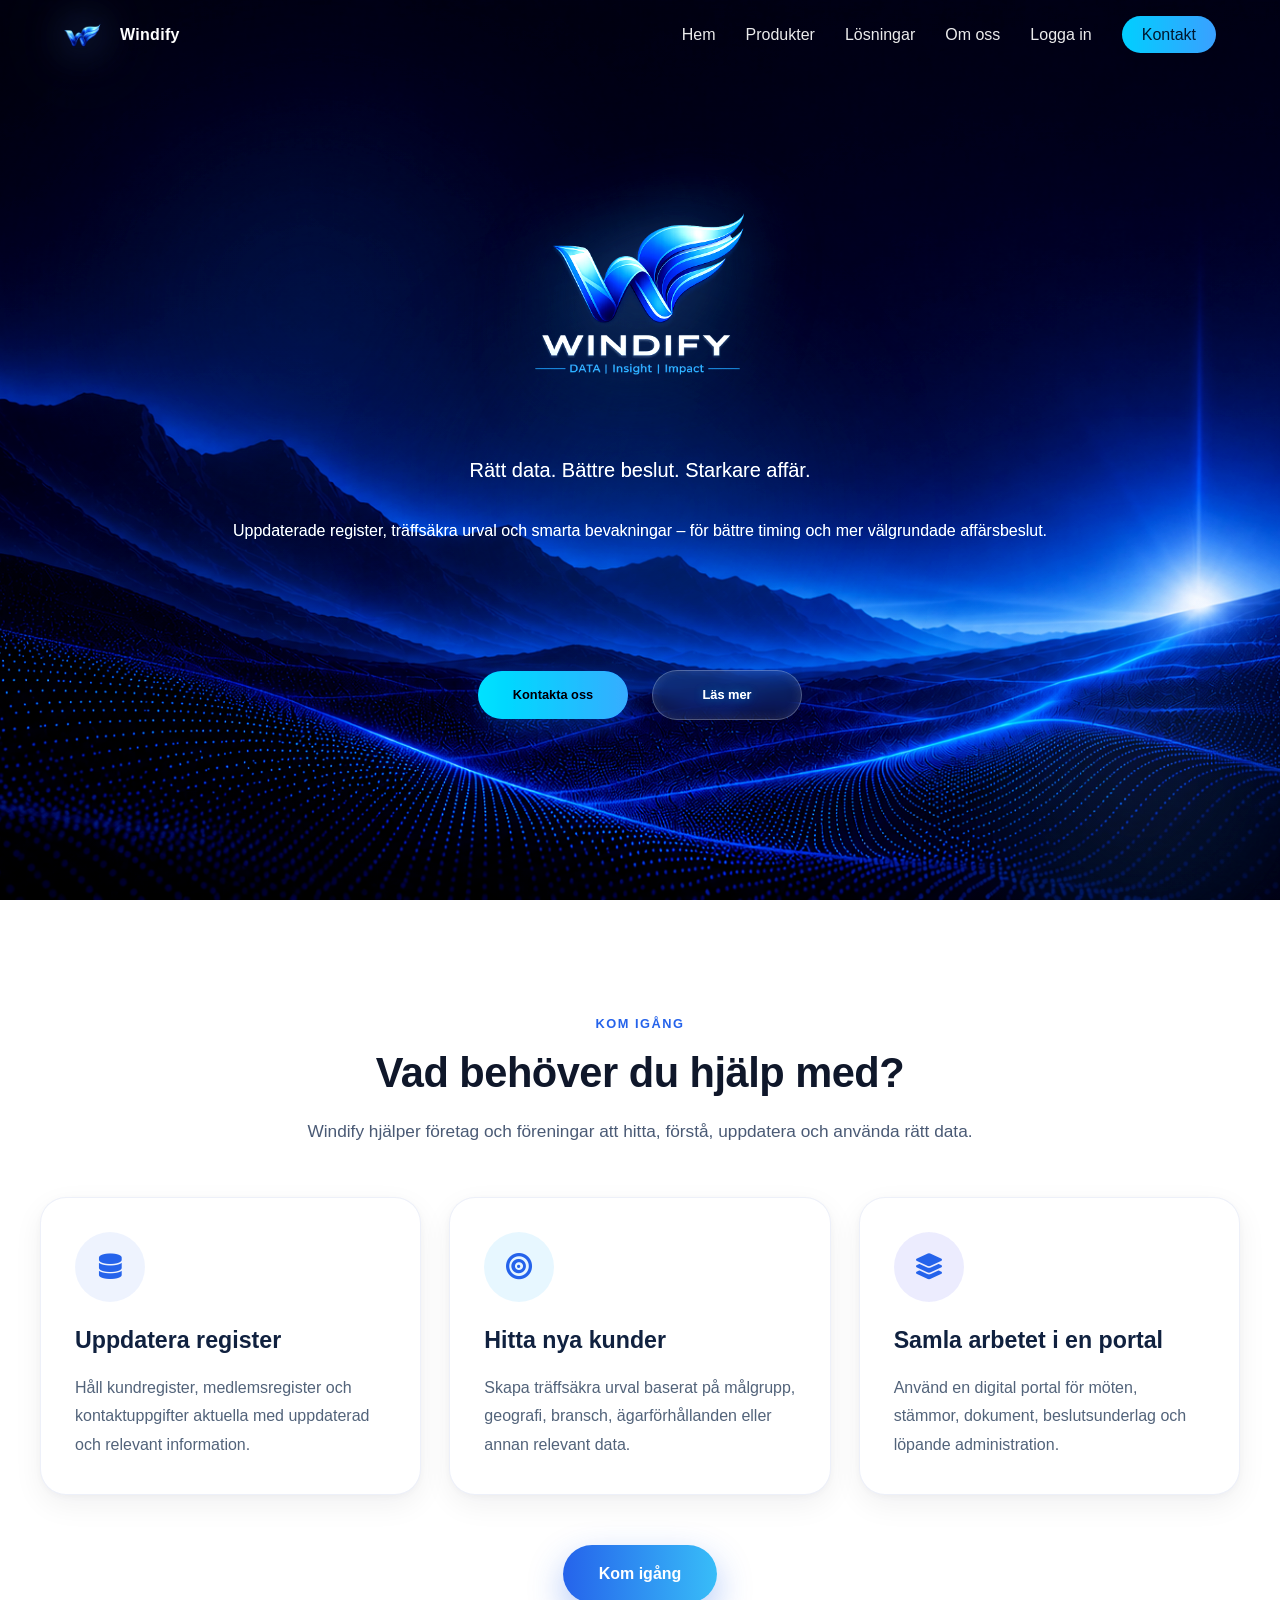
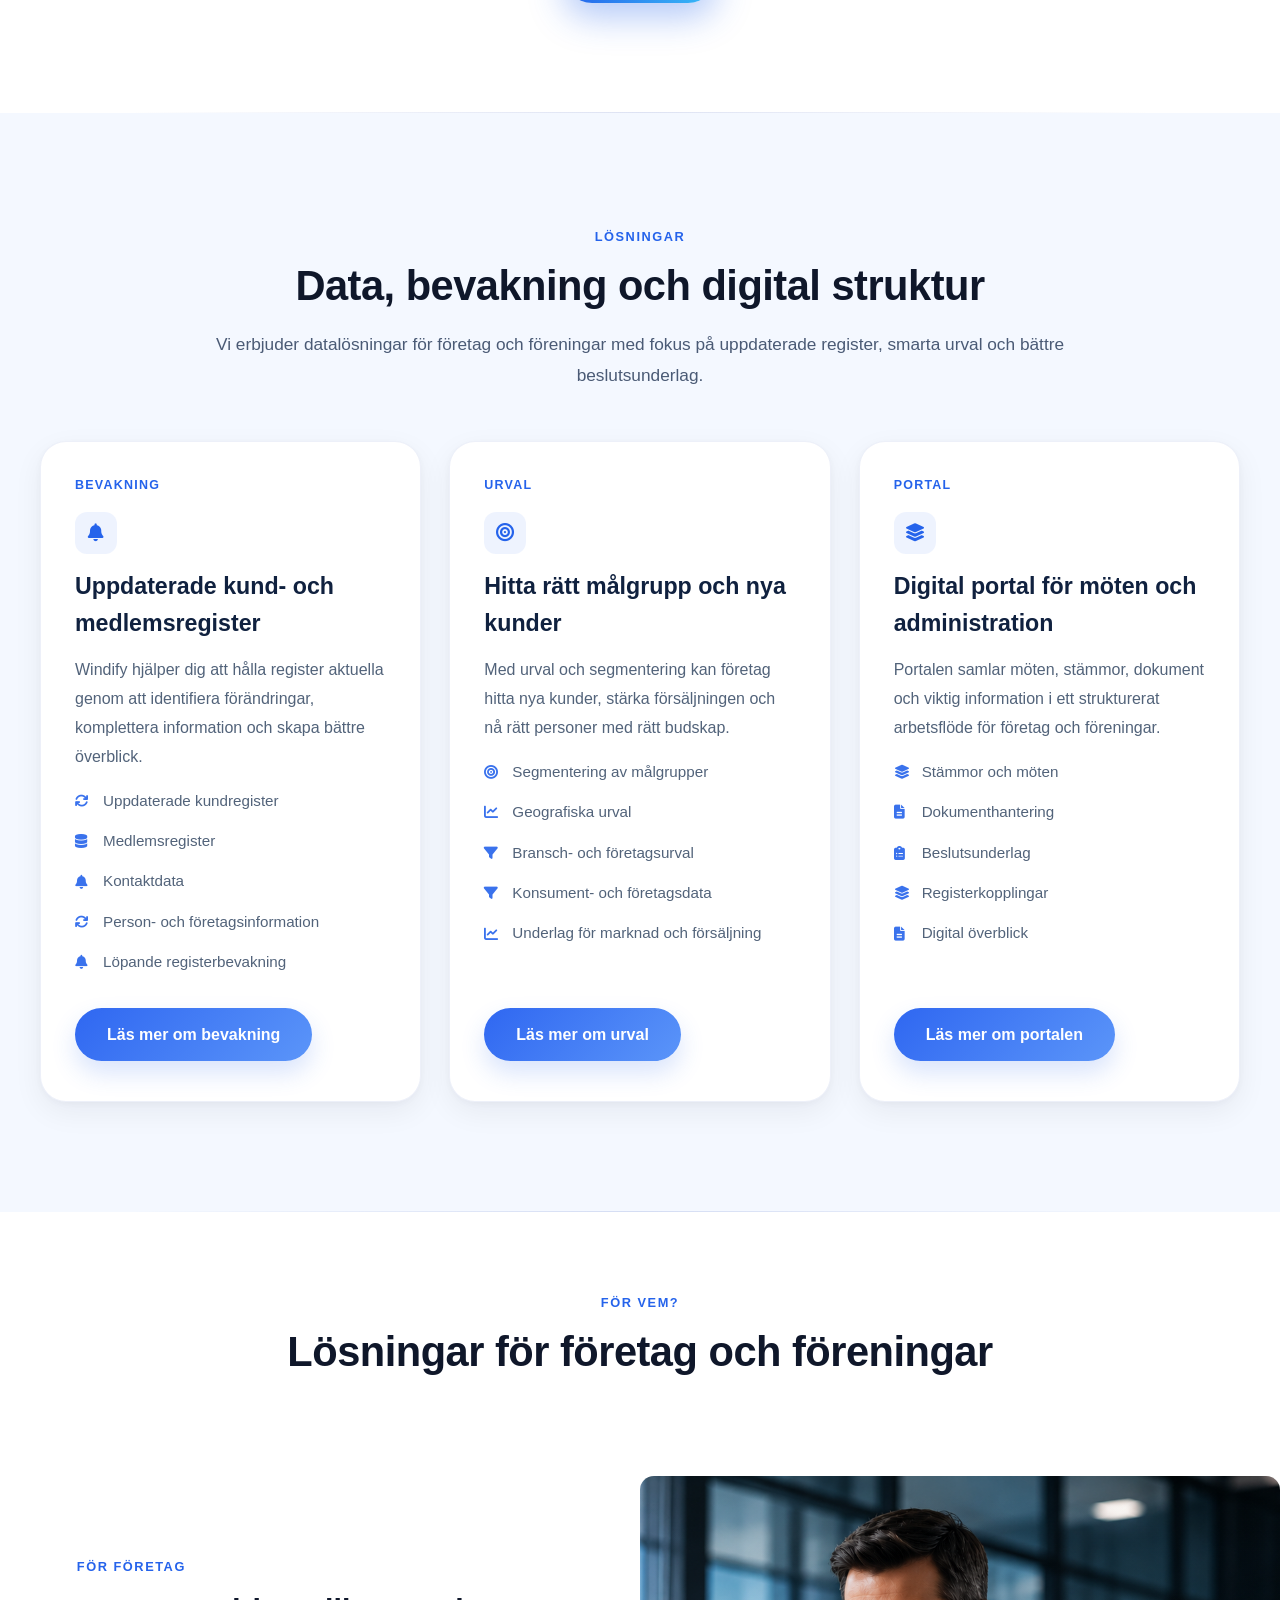
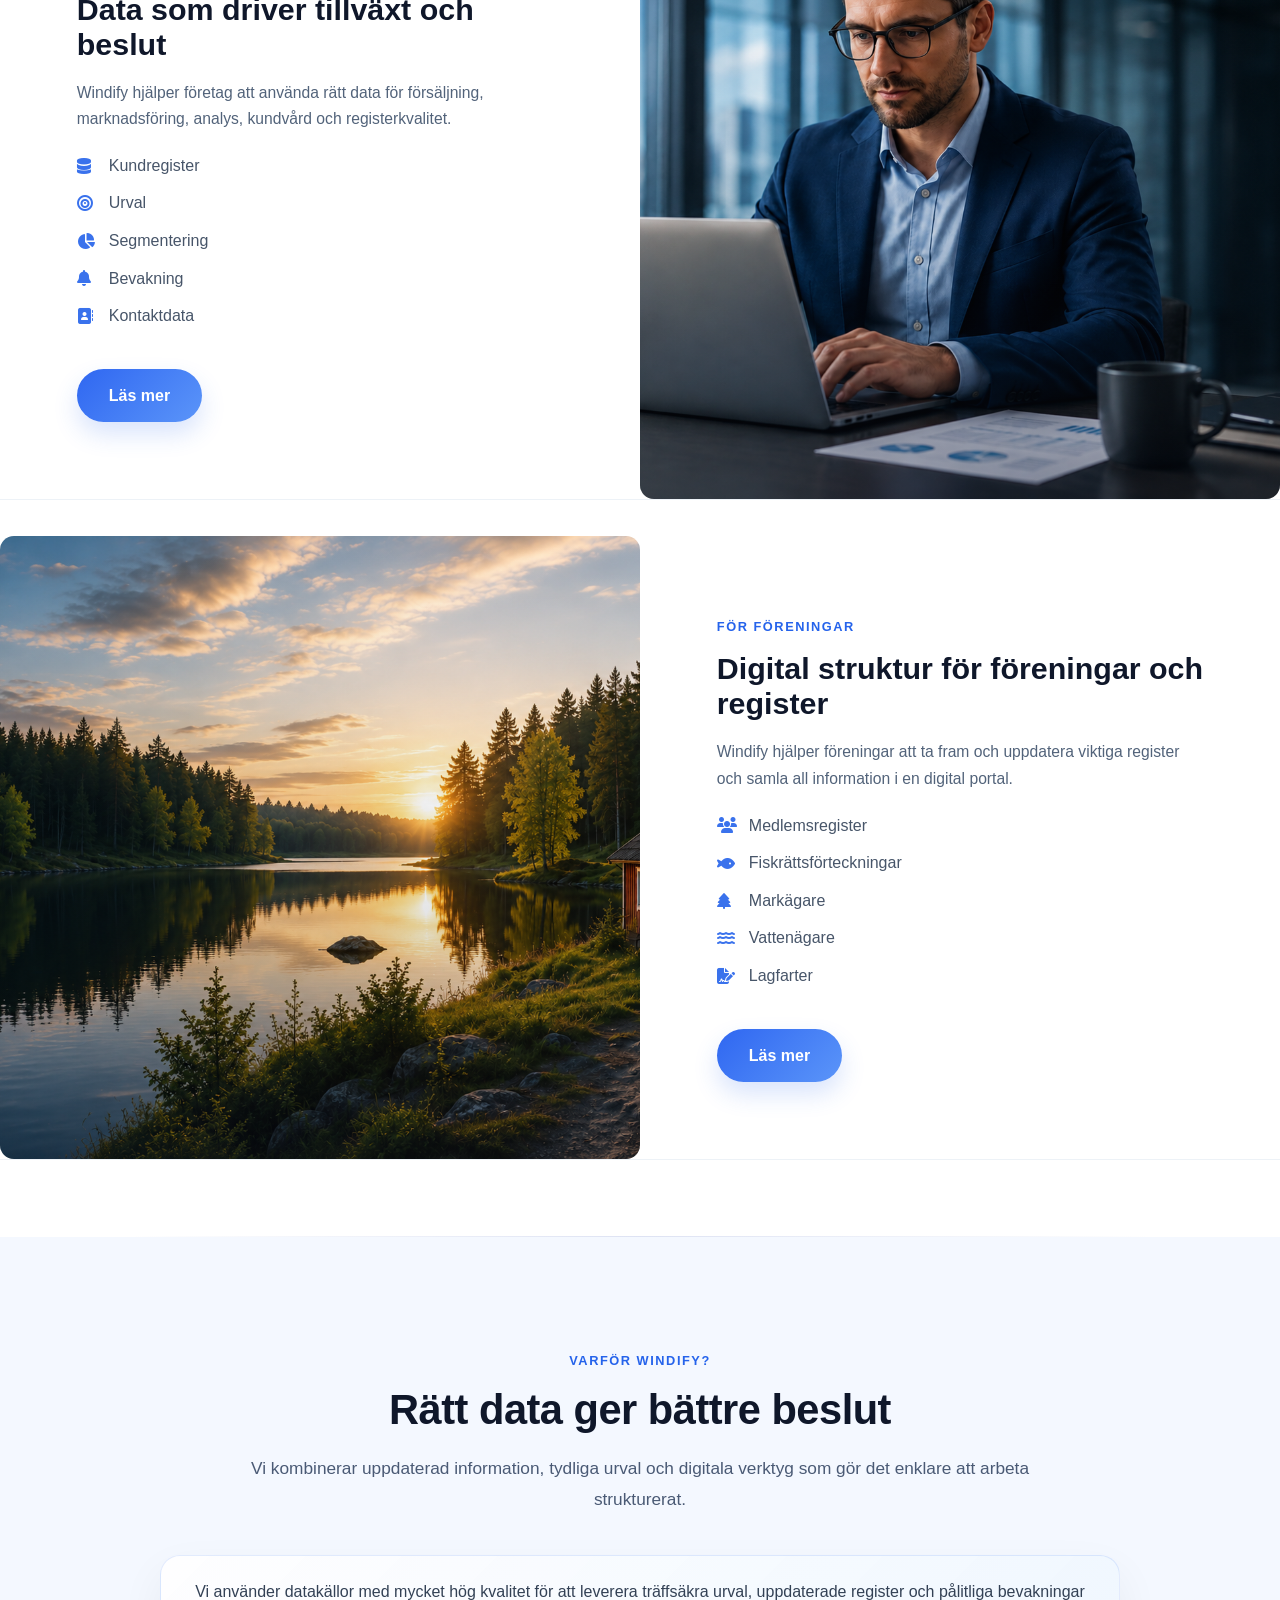
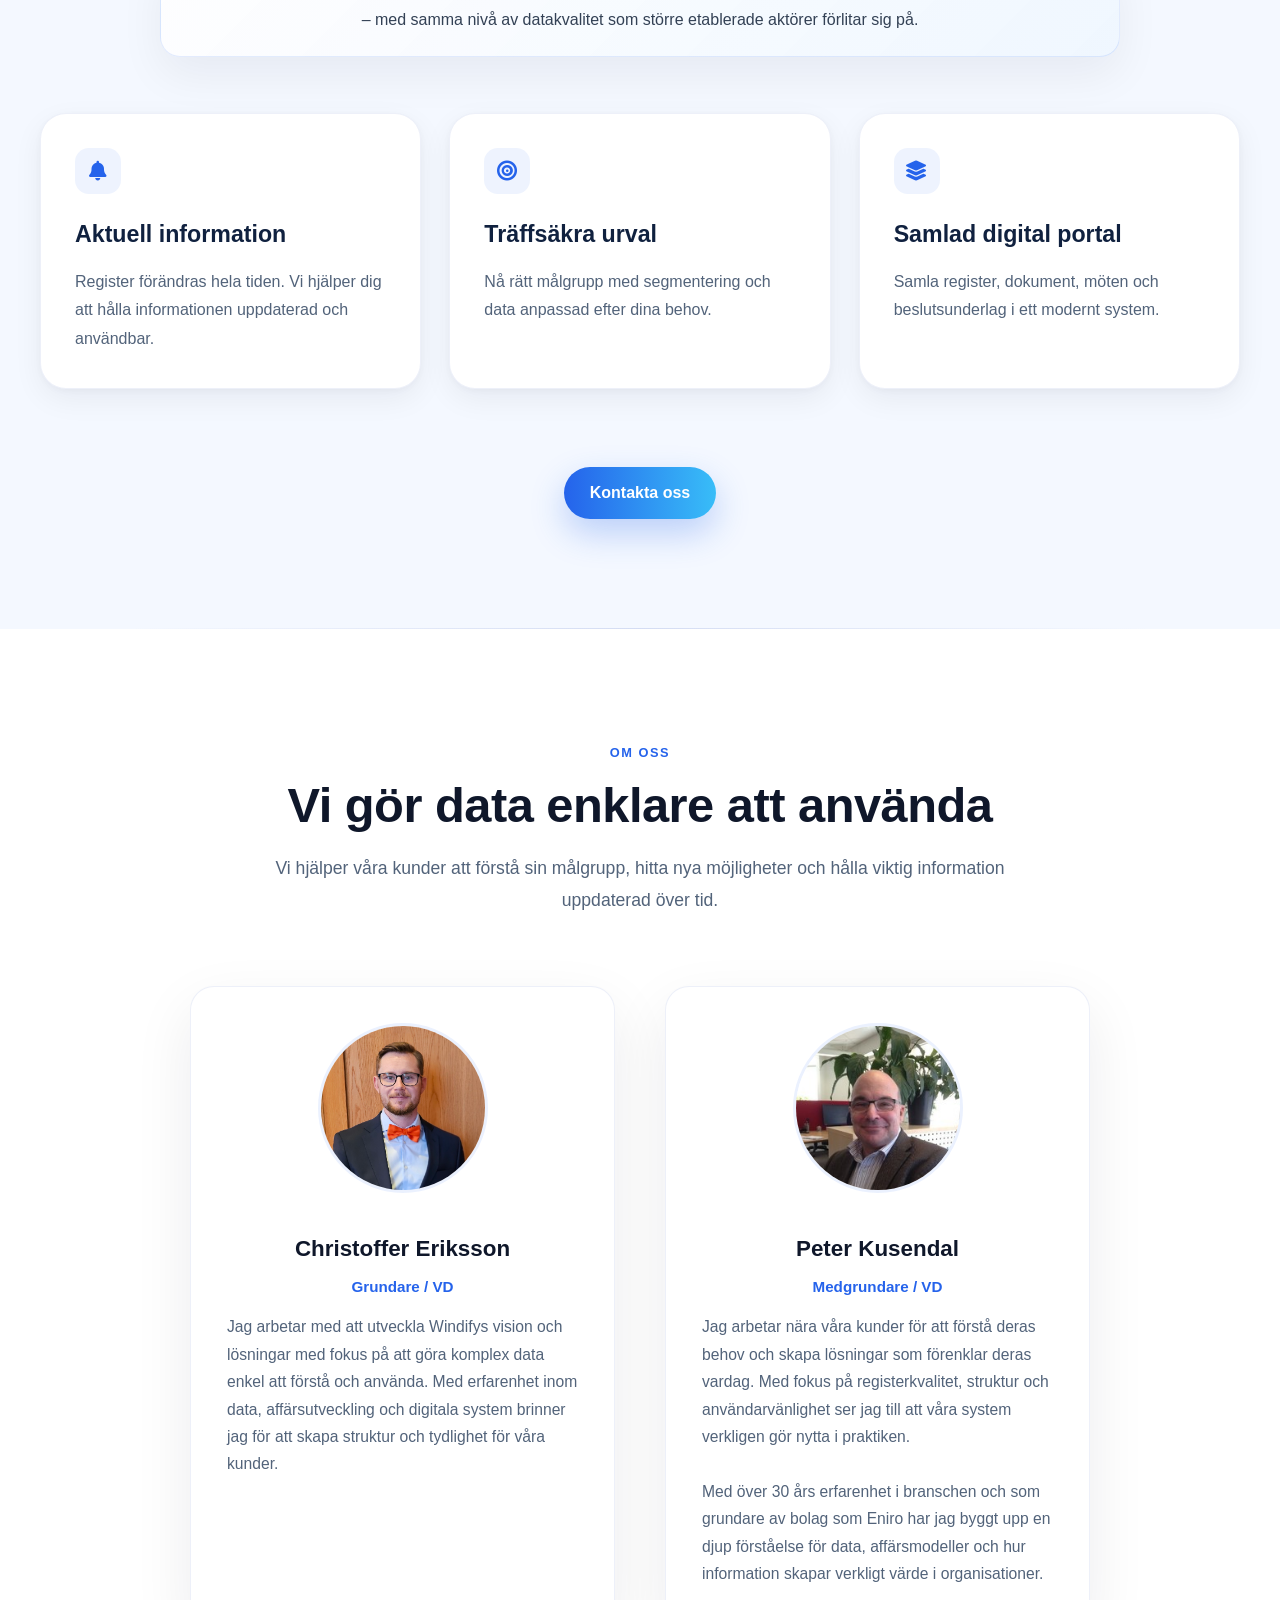
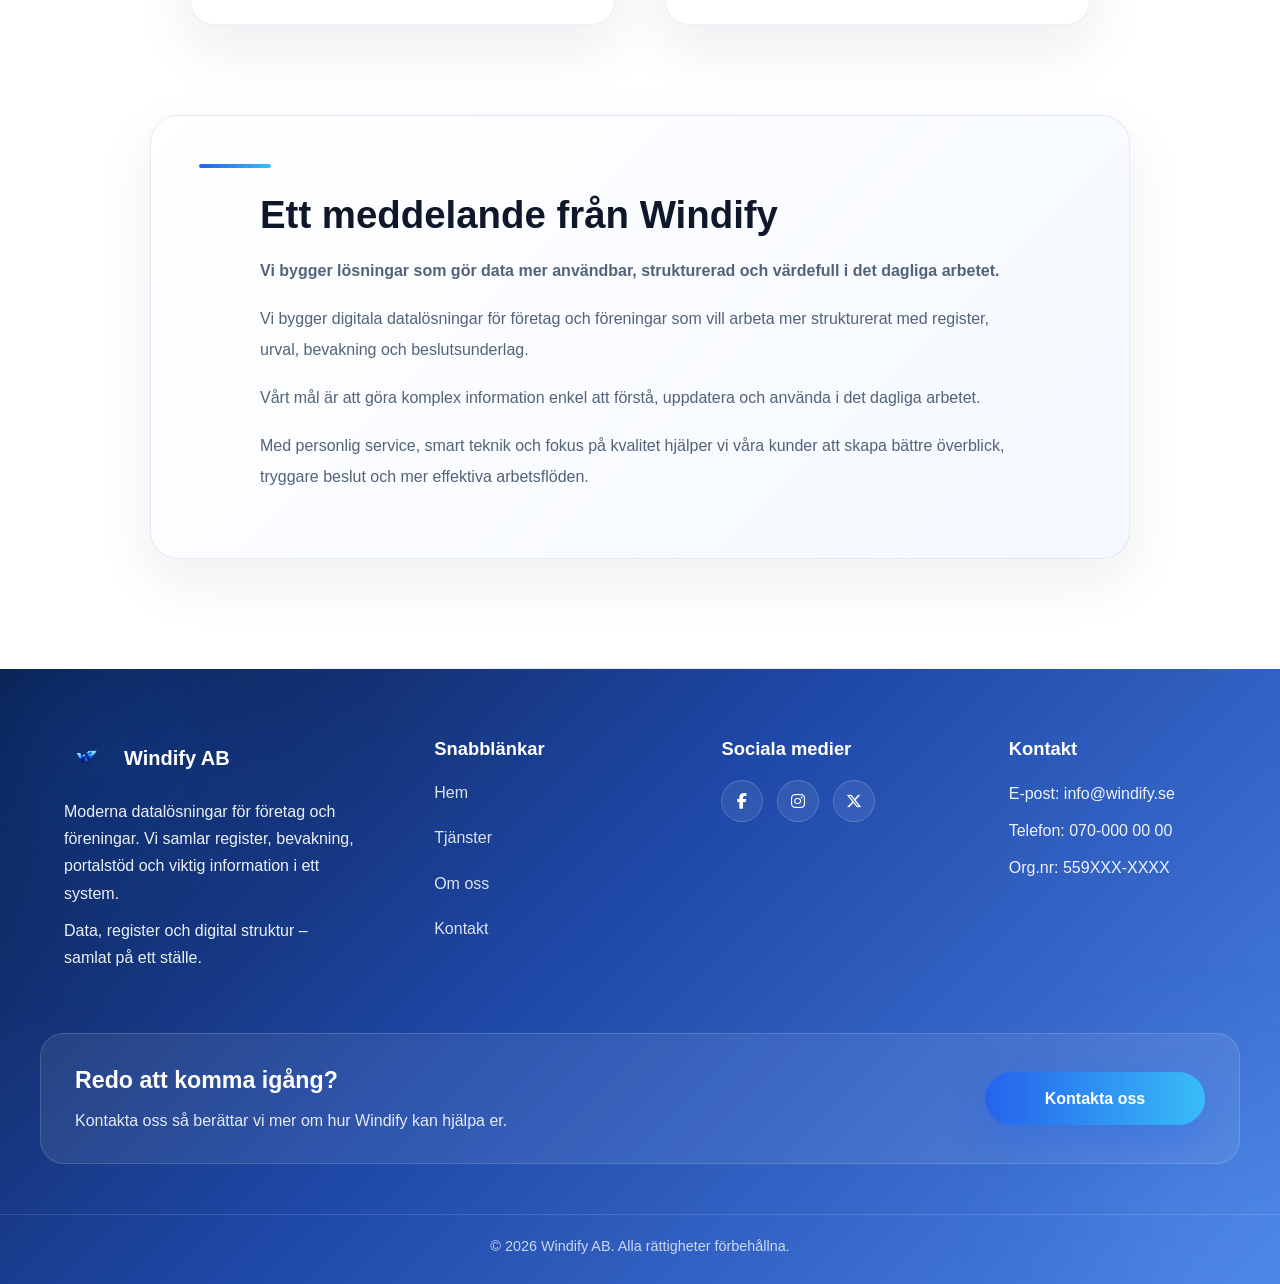
==== commit 5432bbfa: "Fix navigation links and improve solution cards UX - Linked 'Läs mer' buttons to correct pages (fore" ====
--- a/index.html
+++ b/index.html
@@ -66,7 +66,7 @@
                   >
                 </span>
               </a>
-              <a href="#bevakning" class="mega-item">
+              <a href="bevakning.html" class="mega-item">
                 <span class="mega-icon"><i class="fa-solid fa-bell"></i></span>
                 <span class="mega-text">
                   <strong>Bevakning i realtid</strong>
@@ -76,7 +76,7 @@
                   >
                 </span>
               </a>
-              <a href="#portal" class="mega-item">
+              <a href="portal.html" class="mega-item">
                 <span class="mega-icon"
                   ><i class="fa-solid fa-layer-group"></i
                 ></span>
@@ -106,8 +106,8 @@
             >
               <a href="register.html">Register &amp; datakvalitet</a>
               <a href="urval.html">Urval &amp; prospektering</a>
-              <a href="#bevakning">Bevakning i realtid</a>
-              <a href="#portal">Digital portal</a>
+              <a href="bevakning.html">Bevakning i realtid</a>
+              <a href="portal.html">Digital portal</a>
             </div>
           </li>
 
@@ -120,7 +120,7 @@
               ></i>
             </a>
             <div class="dropdown-menu large desktop-mega-menu">
-              <a href="#foretag" class="mega-item">
+              <a href="foretag.html" class="mega-item">
                 <span class="mega-icon"><i class="fa-solid fa-building"></i></span>
                 <span class="mega-text">
                   <strong>För företag</strong>
@@ -130,7 +130,7 @@
                   >
                 </span>
               </a>
-              <a href="#foreningar" class="mega-item">
+              <a href="foreningar.html" class="mega-item">
                 <span class="mega-icon"><i class="fa-solid fa-users"></i></span>
                 <span class="mega-text">
                   <strong>För föreningar</strong>
@@ -140,7 +140,7 @@
                   >
                 </span>
               </a>
-              <a href="#nya-kunder" class="mega-item">
+              <a href="hitta-nya-kunder.html" class="mega-item">
                 <span class="mega-icon"
                   ><i class="fa-solid fa-magnifying-glass-chart"></i
                 ></span>
@@ -152,7 +152,7 @@
                   >
                 </span>
               </a>
-              <a href="#administration" class="mega-item">
+              <a href="effektivisera.html" class="mega-item">
                 <span class="mega-icon"><i class="fa-solid fa-gears"></i></span>
                 <span class="mega-text">
                   <strong>Effektivisera administration</strong>
@@ -178,16 +178,16 @@
               role="region"
               aria-label="Lösningar"
             >
-              <a href="#foretag">För företag</a>
-              <a href="#foreningar">För föreningar</a>
-              <a href="#nya-kunder">Hitta nya kunder</a>
-              <a href="#administration">Effektivisera administration</a>
+              <a href="foretag.html">För företag</a>
+              <a href="foreningar.html">För föreningar</a>
+              <a href="hitta-nya-kunder.html">Hitta nya kunder</a>
+              <a href="effektivisera.html">Effektivisera administration</a>
             </div>
           </li>
 
           <li><a href="#about">Om oss</a></li>
           <li><a href="#">Logga in</a></li>
-          <li><a href="#contact" class="nav-cta">Kontakt</a></li>
+          <li><a href="kontakt.html" class="nav-cta">Kontakt</a></li>
         </ul>
       </div>
     </nav>
@@ -212,7 +212,7 @@
         </p>
 
         <div class="hero-actions">
-          <a href="#contact" class="hero-btn primary">Kontakta oss</a>
+          <a href="kontakt.html" class="hero-btn primary">Kontakta oss</a>
           <a href="#services" class="hero-btn secondary">Läs mer</a>
         </div>
       </div>
@@ -242,7 +242,7 @@
             </p>
           </a>
 
-          <a href="#urval" class="help-card">
+          <a href="hitta-nya-kunder.html" class="help-card">
             <div class="card-icon">
               <i class="fas fa-bullseye"></i>
             </div>
@@ -253,7 +253,7 @@
             </p>
           </a>
 
-          <a href="#portal" class="help-card">
+          <a href="portal.html" class="help-card">
             <div class="card-icon">
               <i class="fas fa-layer-group"></i>
             </div>
@@ -265,7 +265,7 @@
           </a>
         </div>
         <div class="help-cta">
-          <a href="#contact" class="cta-btn">Kom igång</a>
+          <a href="kontakt.html" class="cta-btn">Kom igång</a>
         </div>
       </section>
 
@@ -300,7 +300,7 @@
               <li><i class="fa-solid fa-arrows-rotate"></i> Person- och företagsinformation</li>
               <li><i class="fa-solid fa-bell"></i> Löpande registerbevakning</li>
             </ul>
-            <a href="#bevakning" class="card-btn">Läs mer om bevakning</a>
+            <a href="bevakning.html" class="btn btn-primary">Läs mer om bevakning</a>
           </div>
 
           <div id="urval" class="solution-card">
@@ -321,7 +321,7 @@
               <li><i class="fa-solid fa-filter"></i> Konsument- och företagsdata</li>
               <li><i class="fa-solid fa-chart-line"></i> Underlag för marknad och försäljning</li>
             </ul>
-            <a href="#urval" class="card-btn">Läs mer om urval</a>
+            <a href="urval.html" class="btn btn-primary">Läs mer om urval</a>
           </div>
 
           <div id="portal" class="solution-card">
@@ -342,7 +342,7 @@
               <li><i class="fa-solid fa-layer-group"></i> Registerkopplingar</li>
               <li><i class="fa-solid fa-file-lines"></i> Digital överblick</li>
             </ul>
-            <a href="#portal" class="card-btn">Läs mer om portalen</a>
+            <a href="portal.html" class="btn btn-primary">Läs mer om portalen</a>
           </div>
         </div>
       </section>
@@ -371,7 +371,7 @@
                 <li><i class="fa-solid fa-address-book"></i> Kontaktdata</li>
               </ul>
 
-              <a href="#contact" class="card-btn">Läs mer</a>
+              <a href="foretag.html" class="btn btn-primary">Läs mer</a>
             </div>
           </div>
 
@@ -405,7 +405,7 @@
                 </li>
               </ul>
 
-              <a href="#contact" class="card-btn">Läs mer</a>
+              <a href="foreningar.html" class="btn btn-primary">Läs mer</a>
             </div>
           </div>
         </div>
@@ -462,7 +462,7 @@
             </p>
           </div>
           <div class="why-button">
-            <a href="#contact" class="card-btn">Kontakta oss</a>
+            <a href="kontakt.html" class="card-btn">Kontakta oss</a>
           </div>
         </div>
       </section>
@@ -569,7 +569,7 @@
             <li><a href="#">Hem</a></li>
             <li><a href="#services">Tjänster</a></li>
             <li><a href="#about">Om oss</a></li>
-            <li><a href="#contact">Kontakt</a></li>
+            <li><a href="kontakt.html">Kontakt</a></li>
           </ul>
         </div>
 
@@ -601,7 +601,7 @@
           <h4>Redo att komma igång?</h4>
           <p>Kontakta oss så berättar vi mer om hur Windify kan hjälpa er.</p>
         </div>
-        <a href="#contact" class="footer-cta-btn">Kontakta oss</a>
+        <a href="kontakt.html" class="footer-cta-btn">Kontakta oss</a>
       </div>
 
       <div class="footer-bottom">
--- a/main.css
+++ b/main.css
@@ -756,9 +756,15 @@
     padding-bottom: 40px;
 }
 
-.solution-card .card-btn {
+.solution-card .card-btn,
+.solution-card .btn {
     margin-top: auto;
     align-self: flex-start;
+}
+
+/* Primary CTA alias — matches .btn for product cards and shared patterns */
+.btn-primary {
+    color: #ffffff;
 }
 
 .solution-card .card-icon {
@@ -876,6 +882,10 @@
     margin-bottom: 7px; 
 }
 
+.showcase-content .btn {
+    margin-top: 28px;
+}
+
 .showcase-image {
     display: flex;
     align-items: center;
@@ -1396,7 +1406,53 @@
     background-image: url("./static/images/urval-hero.png");
 }
 
-.product-page-urval .product-hero::before {
+.product-page-bevakning .product-hero {
+    background-image: url("./static/images/bevakning-hero.png");
+}
+
+.product-page-portal .product-hero {
+    background-image: url("./static/images/portal-hero.png");
+}
+
+.product-page-foretag .product-hero {
+    background-image: url("./static/images/foretag-hero.png");
+}
+
+.product-page-foreningar .product-hero {
+    background-image: url("./static/images/foreningar-hero.png");
+}
+
+.product-page-hitta-nya-kunder .product-hero {
+    background-image: url("./static/images/hitta-nya-kunder-hero.png");
+}
+
+.product-page-effektivisera .product-hero {
+    background-image: url("./static/images/effektivisera-hero.png");
+    min-height: 90vh;
+    background-size: cover;
+    background-position: center;
+}
+
+.product-page-effektivisera .product-hero::before {
+    z-index: 1;
+    background: linear-gradient(
+        90deg,
+        rgba(10, 25, 60, 0.85) 0%,
+        rgba(10, 25, 60, 0.5) 40%,
+        rgba(10, 25, 60, 0.2) 100%
+    );
+}
+
+.product-page-effektivisera .product-hero .section-header {
+    position: relative;
+    z-index: 2;
+}
+
+.product-page-urval .product-hero::before,
+.product-page-bevakning .product-hero::before,
+.product-page-foretag .product-hero::before,
+.product-page-foreningar .product-hero::before,
+.product-page-hitta-nya-kunder .product-hero::before {
     background: linear-gradient(
         90deg,
         rgba(5, 15, 40, 0.95) 0%,
@@ -1407,12 +1463,45 @@
     );
 }
 
-.product-page-urval .product-hero .section-header h1 {
+.product-page-portal .product-hero::before {
+    z-index: 1;
+    background: linear-gradient(
+        90deg,
+        rgba(5, 15, 40, 0.85) 0%,
+        rgba(5, 15, 40, 0.65) 40%,
+        rgba(5, 15, 40, 0.25) 70%,
+        rgba(5, 15, 40, 0) 100%
+    );
+}
+
+.product-page-portal .product-hero .section-header {
+    z-index: 2;
+}
+
+.product-page-urval .product-hero .section-header h1,
+.product-page-bevakning .product-hero .section-header h1,
+.product-page-foretag .product-hero .section-header h1,
+.product-page-foreningar .product-hero .section-header h1,
+.product-page-hitta-nya-kunder .product-hero .section-header h1,
+.product-page-effektivisera .product-hero .section-header h1 {
     text-shadow: 0 4px 20px rgba(0, 0, 0, 0.4);
 }
 
-.product-page-urval .product-hero .section-header p {
+.product-page-portal .product-hero .section-header h1 {
+    text-shadow: 0 4px 20px rgba(0, 0, 0, 0.7);
+}
+
+.product-page-urval .product-hero .section-header p,
+.product-page-bevakning .product-hero .section-header p,
+.product-page-foretag .product-hero .section-header p,
+.product-page-foreningar .product-hero .section-header p,
+.product-page-hitta-nya-kunder .product-hero .section-header p,
+.product-page-effektivisera .product-hero .section-header p {
     opacity: 0.9;
+}
+
+.product-page-portal .product-hero .section-header p {
+    text-shadow: 0 2px 10px rgba(0, 0, 0, 0.6);
 }
 
 .product-hero::before {
@@ -1525,28 +1614,169 @@
     margin-top: 10px;
 }
 
+/* Portal: clearer image + lighter left gradient; compact glass card (visual break only) */
+.product-page-portal .product-visual-wrap {
+    transition: transform 0.3s ease, box-shadow 0.3s ease;
+}
+
+.product-page-portal .product-visual-wrap:hover {
+    transform: translateY(-3px);
+    box-shadow: 0 30px 70px rgba(15, 23, 42, 0.14);
+}
+
+.product-page-portal .product-visual-wrap::after {
+    display: none;
+}
+
+.product-page-portal .product-visual-wrap::before {
+    content: "";
+    position: absolute;
+    inset: 0;
+    background: linear-gradient(
+        90deg,
+        rgba(255, 255, 255, 0.65) 0%,
+        rgba(255, 255, 255, 0.35) 38%,
+        rgba(255, 255, 255, 0.05) 70%,
+        rgba(255, 255, 255, 0) 100%
+    );
+    z-index: 1;
+    pointer-events: none;
+}
+
+.product-page-portal .product-visual-wrap img {
+    position: relative;
+    z-index: 0;
+    filter: none;
+    opacity: 1;
+}
+
+.product-page-portal .product-visual-copy {
+    z-index: 2;
+    max-width: 500px;
+    padding: 30px 34px;
+    background: rgba(255, 255, 255, 0.78);
+    -webkit-backdrop-filter: blur(14px);
+    backdrop-filter: blur(14px);
+    border: 1px solid rgba(37, 99, 235, 0.12);
+    box-shadow: 0 20px 50px rgba(15, 23, 42, 0.1);
+}
+
+.product-page-portal .product-visual-copy h2 {
+    font-size: clamp(2rem, 3vw, 3rem);
+    line-height: 1.12;
+    margin-bottom: 20px;
+}
+
+.product-page-portal .product-visual-copy p {
+    font-size: 1.02rem;
+    line-height: 1.75;
+}
+
+/* Effektivisera: ljus visual overlay + glas-kort (vänster) */
+.product-page-effektivisera .product-visual-wrap {
+    transition: transform 0.3s ease, box-shadow 0.3s ease;
+}
+
+.product-page-effektivisera .product-visual-wrap:hover {
+    transform: translateY(-3px);
+    box-shadow: 0 30px 70px rgba(15, 23, 42, 0.14);
+}
+
+.product-page-effektivisera .product-visual-wrap::after {
+    display: none;
+}
+
+.product-page-effektivisera .product-visual-wrap::before {
+    content: "";
+    position: absolute;
+    inset: 0;
+    background: linear-gradient(
+        90deg,
+        rgba(255, 255, 255, 0.72) 0%,
+        rgba(255, 255, 255, 0.4) 42%,
+        rgba(255, 255, 255, 0.08) 72%,
+        rgba(255, 255, 255, 0) 100%
+    );
+    z-index: 1;
+    pointer-events: none;
+}
+
+.product-page-effektivisera .product-visual-wrap img {
+    position: relative;
+    z-index: 0;
+    filter: none;
+    opacity: 1;
+}
+
+.product-page-effektivisera .product-visual-copy {
+    z-index: 2;
+    max-width: 500px;
+    padding: 28px 32px;
+    background: rgba(255, 255, 255, 0.7);
+    -webkit-backdrop-filter: blur(10px);
+    backdrop-filter: blur(10px);
+    border-radius: 20px;
+    border: 1px solid rgba(37, 99, 235, 0.12);
+    box-shadow: 0 20px 50px rgba(15, 23, 42, 0.1);
+}
+
+.product-page-effektivisera .feature-card,
+.product-page-effektivisera .benefit-card {
+    border-radius: 16px;
+    box-shadow: 0 14px 40px rgba(15, 23, 42, 0.08);
+}
+
+.product-page-effektivisera .feature-card:hover,
+.product-page-effektivisera .benefit-card:hover {
+    box-shadow: 0 22px 55px rgba(15, 23, 42, 0.12);
+}
+
 .product-overview {
     background: #ffffff;
 }
 
-.product-page-urval .product-overview {
+.product-page-urval .product-overview,
+.product-page-bevakning .product-overview,
+.product-page-portal .product-overview,
+.product-page-foretag .product-overview,
+.product-page-foreningar .product-overview,
+.product-page-hitta-nya-kunder .product-overview,
+.product-page-effektivisera .product-overview {
     padding-top: 80px !important;
     padding-bottom: 80px !important;
     animation: urvalOverviewFadeUp 0.8s ease both;
 }
 
-.product-page-urval .product-overview .section-header {
+.product-page-urval .product-overview .section-header,
+.product-page-bevakning .product-overview .section-header,
+.product-page-portal .product-overview .section-header,
+.product-page-foretag .product-overview .section-header,
+.product-page-foreningar .product-overview .section-header,
+.product-page-hitta-nya-kunder .product-overview .section-header,
+.product-page-effektivisera .product-overview .section-header {
     max-width: 700px;
     margin: 0 auto 40px;
     text-align: center;
 }
 
-.product-page-urval .product-overview .section-header p {
+.product-page-urval .product-overview .section-header p,
+.product-page-bevakning .product-overview .section-header p,
+.product-page-portal .product-overview .section-header p,
+.product-page-foretag .product-overview .section-header p,
+.product-page-foreningar .product-overview .section-header p,
+.product-page-hitta-nya-kunder .product-overview .section-header p,
+.product-page-effektivisera .product-overview .section-header p {
     max-width: 700px;
     margin: 0 auto;
 }
 
-.product-page-urval .overview-icon {
+.product-page-urval .overview-icon,
+.product-page-bevakning .overview-icon,
+.product-page-portal .overview-icon,
+.product-page-foretag .overview-icon,
+.product-page-foreningar .overview-icon,
+.product-page-hitta-nya-kunder .overview-icon,
+.product-page-effektivisera .overview-icon {
     width: 60px;
     height: 60px;
     border-radius: 50%;
@@ -1557,12 +1787,24 @@
     background: rgba(79, 124, 255, 0.1);
 }
 
-.product-page-urval .overview-icon i {
+.product-page-urval .overview-icon i,
+.product-page-bevakning .overview-icon i,
+.product-page-portal .overview-icon i,
+.product-page-foretag .overview-icon i,
+.product-page-foreningar .overview-icon i,
+.product-page-hitta-nya-kunder .overview-icon i,
+.product-page-effektivisera .overview-icon i {
     font-size: 24px;
     color: #4f7cff;
 }
 
-.product-page-urval .overview-badges {
+.product-page-urval .overview-badges,
+.product-page-bevakning .overview-badges,
+.product-page-portal .overview-badges,
+.product-page-foretag .overview-badges,
+.product-page-foreningar .overview-badges,
+.product-page-hitta-nya-kunder .overview-badges,
+.product-page-effektivisera .overview-badges {
     display: flex;
     justify-content: center;
     gap: 12px;
@@ -1570,7 +1812,13 @@
     flex-wrap: wrap;
 }
 
-.product-page-urval .overview-badges span {
+.product-page-urval .overview-badges span,
+.product-page-bevakning .overview-badges span,
+.product-page-portal .overview-badges span,
+.product-page-foretag .overview-badges span,
+.product-page-foreningar .overview-badges span,
+.product-page-hitta-nya-kunder .overview-badges span,
+.product-page-effektivisera .overview-badges span {
     background: #f3f6fb;
     border-radius: 20px;
     padding: 11px 18px;
@@ -1580,13 +1828,25 @@
     transition: all 0.25s ease;
 }
 
-.product-page-urval .overview-badges span:hover {
+.product-page-urval .overview-badges span:hover,
+.product-page-bevakning .overview-badges span:hover,
+.product-page-portal .overview-badges span:hover,
+.product-page-foretag .overview-badges span:hover,
+.product-page-foreningar .overview-badges span:hover,
+.product-page-hitta-nya-kunder .overview-badges span:hover,
+.product-page-effektivisera .overview-badges span:hover {
     background: #4f7cff;
     color: #ffffff;
     transform: translateY(-2px);
 }
 
-.product-page-urval .product-trust-note {
+.product-page-urval .product-trust-note,
+.product-page-bevakning .product-trust-note,
+.product-page-portal .product-trust-note,
+.product-page-foretag .product-trust-note,
+.product-page-foreningar .product-trust-note,
+.product-page-hitta-nya-kunder .product-trust-note,
+.product-page-effektivisera .product-trust-note {
     margin-top: 4px;
     padding: 22px 24px;
     border-radius: 16px;
@@ -1779,7 +2039,19 @@
 }
 
 .product-page-urval .benefit-card .card-icon,
-.product-page-urval .use-card .card-icon {
+.product-page-urval .use-card .card-icon,
+.product-page-bevakning .benefit-card .card-icon,
+.product-page-bevakning .use-card .card-icon,
+.product-page-portal .benefit-card .card-icon,
+.product-page-portal .use-card .card-icon,
+.product-page-foretag .benefit-card .card-icon,
+.product-page-foretag .use-card .card-icon,
+.product-page-foreningar .benefit-card .card-icon,
+.product-page-foreningar .use-card .card-icon,
+.product-page-hitta-nya-kunder .benefit-card .card-icon,
+.product-page-hitta-nya-kunder .use-card .card-icon,
+.product-page-effektivisera .benefit-card .card-icon,
+.product-page-effektivisera .use-card .card-icon {
     width: 52px;
     height: 52px;
     border-radius: 16px;
@@ -1793,35 +2065,107 @@
 }
 
 .product-page-urval .benefit-card .card-icon i,
-.product-page-urval .use-card .card-icon i {
+.product-page-urval .use-card .card-icon i,
+.product-page-bevakning .benefit-card .card-icon i,
+.product-page-bevakning .use-card .card-icon i,
+.product-page-portal .benefit-card .card-icon i,
+.product-page-portal .use-card .card-icon i,
+.product-page-foretag .benefit-card .card-icon i,
+.product-page-foretag .use-card .card-icon i,
+.product-page-foreningar .benefit-card .card-icon i,
+.product-page-foreningar .use-card .card-icon i,
+.product-page-hitta-nya-kunder .benefit-card .card-icon i,
+.product-page-hitta-nya-kunder .use-card .card-icon i,
+.product-page-effektivisera .benefit-card .card-icon i,
+.product-page-effektivisera .use-card .card-icon i {
     font-size: 20px;
 }
 
 .product-page-urval .benefit-card,
-.product-page-urval .use-card {
+.product-page-urval .use-card,
+.product-page-bevakning .benefit-card,
+.product-page-bevakning .use-card,
+.product-page-portal .benefit-card,
+.product-page-portal .use-card,
+.product-page-foretag .benefit-card,
+.product-page-foretag .use-card,
+.product-page-foreningar .benefit-card,
+.product-page-foreningar .use-card,
+.product-page-hitta-nya-kunder .benefit-card,
+.product-page-hitta-nya-kunder .use-card,
+.product-page-effektivisera .benefit-card,
+.product-page-effektivisera .use-card {
     padding: 34px;
     min-height: 210px;
     transition: transform 0.22s ease, box-shadow 0.22s ease;
 }
 
 .product-page-urval .benefit-card h3,
-.product-page-urval .use-card h3 {
+.product-page-urval .use-card h3,
+.product-page-bevakning .benefit-card h3,
+.product-page-bevakning .use-card h3,
+.product-page-portal .benefit-card h3,
+.product-page-portal .use-card h3,
+.product-page-foretag .benefit-card h3,
+.product-page-foretag .use-card h3,
+.product-page-foreningar .benefit-card h3,
+.product-page-foreningar .use-card h3,
+.product-page-hitta-nya-kunder .benefit-card h3,
+.product-page-hitta-nya-kunder .use-card h3,
+.product-page-effektivisera .benefit-card h3,
+.product-page-effektivisera .use-card h3 {
     margin-bottom: 14px;
 }
 
 .product-page-urval .benefit-card p,
-.product-page-urval .use-card p {
+.product-page-urval .use-card p,
+.product-page-bevakning .benefit-card p,
+.product-page-bevakning .use-card p,
+.product-page-portal .benefit-card p,
+.product-page-portal .use-card p,
+.product-page-foretag .benefit-card p,
+.product-page-foretag .use-card p,
+.product-page-foreningar .benefit-card p,
+.product-page-foreningar .use-card p,
+.product-page-hitta-nya-kunder .benefit-card p,
+.product-page-hitta-nya-kunder .use-card p,
+.product-page-effektivisera .benefit-card p,
+.product-page-effektivisera .use-card p {
     line-height: 1.65;
 }
 
 .product-page-urval .benefit-card:hover,
-.product-page-urval .use-card:hover {
+.product-page-urval .use-card:hover,
+.product-page-bevakning .benefit-card:hover,
+.product-page-bevakning .use-card:hover,
+.product-page-portal .benefit-card:hover,
+.product-page-portal .use-card:hover,
+.product-page-foretag .benefit-card:hover,
+.product-page-foretag .use-card:hover,
+.product-page-foreningar .benefit-card:hover,
+.product-page-foreningar .use-card:hover,
+.product-page-hitta-nya-kunder .benefit-card:hover,
+.product-page-hitta-nya-kunder .use-card:hover,
+.product-page-effektivisera .benefit-card:hover,
+.product-page-effektivisera .use-card:hover {
     transform: translateY(-4px);
     box-shadow: 0 22px 55px rgba(15, 23, 42, 0.09);
 }
 
 .product-page-urval .benefit-card:hover .card-icon,
-.product-page-urval .use-card:hover .card-icon {
+.product-page-urval .use-card:hover .card-icon,
+.product-page-bevakning .benefit-card:hover .card-icon,
+.product-page-bevakning .use-card:hover .card-icon,
+.product-page-portal .benefit-card:hover .card-icon,
+.product-page-portal .use-card:hover .card-icon,
+.product-page-foretag .benefit-card:hover .card-icon,
+.product-page-foretag .use-card:hover .card-icon,
+.product-page-foreningar .benefit-card:hover .card-icon,
+.product-page-foreningar .use-card:hover .card-icon,
+.product-page-hitta-nya-kunder .benefit-card:hover .card-icon,
+.product-page-hitta-nya-kunder .use-card:hover .card-icon,
+.product-page-effektivisera .benefit-card:hover .card-icon,
+.product-page-effektivisera .use-card:hover .card-icon {
     transform: translateY(-2px) scale(1.05);
 }
 
@@ -2050,16 +2394,34 @@
         min-height: 72vh;
     }
 
-    .product-page-urval .product-hero {
+    .product-page-urval .product-hero,
+    .product-page-bevakning .product-hero,
+    .product-page-portal .product-hero,
+    .product-page-foretag .product-hero,
+    .product-page-foreningar .product-hero,
+    .product-page-hitta-nya-kunder .product-hero,
+    .product-page-effektivisera .product-hero {
         padding-top: 140px !important;
     }
 
-    .product-page-urval .product-overview {
+    .product-page-urval .product-overview,
+    .product-page-bevakning .product-overview,
+    .product-page-portal .product-overview,
+    .product-page-foretag .product-overview,
+    .product-page-foreningar .product-overview,
+    .product-page-hitta-nya-kunder .product-overview,
+    .product-page-effektivisera .product-overview {
         padding-top: 70px !important;
         padding-bottom: 70px !important;
     }
 
-    .product-page-urval .overview-badges {
+    .product-page-urval .overview-badges,
+    .product-page-bevakning .overview-badges,
+    .product-page-portal .overview-badges,
+    .product-page-foretag .overview-badges,
+    .product-page-foreningar .overview-badges,
+    .product-page-hitta-nya-kunder .overview-badges,
+    .product-page-effektivisera .overview-badges {
         gap: 10px;
         margin-top: 20px;
     }
@@ -2077,6 +2439,24 @@
         );
     }
 
+    .product-page-portal .product-hero::before {
+        background: linear-gradient(
+            180deg,
+            rgba(5, 15, 40, 0.9) 0%,
+            rgba(5, 15, 40, 0.7) 50%,
+            rgba(5, 15, 40, 0.4) 100%
+        );
+    }
+
+    .product-page-effektivisera .product-hero::before {
+        background: linear-gradient(
+            180deg,
+            rgba(10, 25, 60, 0.88) 0%,
+            rgba(10, 25, 60, 0.65) 50%,
+            rgba(10, 25, 60, 0.42) 100%
+        );
+    }
+
     .product-grid-4,
     .product-grid-3,
     .product-grid-2 {
@@ -2107,6 +2487,38 @@
         max-width: 100%;
         margin-bottom: 14px;
         padding: 18px 18px;
+    }
+
+    .product-page-portal .product-visual-wrap::before {
+        display: none;
+    }
+
+    .product-page-portal .product-visual-wrap:hover {
+        transform: none;
+    }
+
+    .product-page-portal .product-visual-copy {
+        margin-top: 16px;
+        margin-bottom: 0;
+        padding: 22px 20px;
+        border-radius: 18px;
+        box-shadow: 0 12px 36px rgba(15, 23, 42, 0.08);
+    }
+
+    .product-page-effektivisera .product-visual-wrap::before {
+        display: none;
+    }
+
+    .product-page-effektivisera .product-visual-wrap:hover {
+        transform: none;
+    }
+
+    .product-page-effektivisera .product-visual-copy {
+        margin-top: 16px;
+        margin-bottom: 0;
+        padding: 22px 20px;
+        border-radius: 18px;
+        box-shadow: 0 12px 36px rgba(15, 23, 42, 0.08);
     }
 
     .urval-highlight {
@@ -2171,12 +2583,48 @@
     .product-page-urval .feature-card,
     .product-page-urval .benefit-card,
     .product-page-urval .use-card,
-    .product-page-urval .process-card {
+    .product-page-urval .process-card,
+    .product-page-bevakning .feature-card,
+    .product-page-bevakning .benefit-card,
+    .product-page-bevakning .use-card,
+    .product-page-bevakning .process-card,
+    .product-page-portal .feature-card,
+    .product-page-portal .benefit-card,
+    .product-page-portal .use-card,
+    .product-page-portal .process-card,
+    .product-page-foretag .feature-card,
+    .product-page-foretag .benefit-card,
+    .product-page-foretag .use-card,
+    .product-page-foretag .process-card,
+    .product-page-foreningar .feature-card,
+    .product-page-foreningar .benefit-card,
+    .product-page-foreningar .use-card,
+    .product-page-foreningar .process-card,
+    .product-page-hitta-nya-kunder .feature-card,
+    .product-page-hitta-nya-kunder .benefit-card,
+    .product-page-hitta-nya-kunder .use-card,
+    .product-page-hitta-nya-kunder .process-card,
+    .product-page-effektivisera .feature-card,
+    .product-page-effektivisera .benefit-card,
+    .product-page-effektivisera .use-card,
+    .product-page-effektivisera .process-card {
         padding: 24px;
     }
 
     .product-page-urval .benefit-card,
-    .product-page-urval .use-card {
+    .product-page-urval .use-card,
+    .product-page-bevakning .benefit-card,
+    .product-page-bevakning .use-card,
+    .product-page-portal .benefit-card,
+    .product-page-portal .use-card,
+    .product-page-foretag .benefit-card,
+    .product-page-foretag .use-card,
+    .product-page-foreningar .benefit-card,
+    .product-page-foreningar .use-card,
+    .product-page-hitta-nya-kunder .benefit-card,
+    .product-page-hitta-nya-kunder .use-card,
+    .product-page-effektivisera .benefit-card,
+    .product-page-effektivisera .use-card {
         min-height: 0;
     }
 
@@ -2656,7 +3104,14 @@
         z-index: 1000;
     }
 
-    main.product-page-urval {
+    main.product-page-urval,
+    main.product-page-bevakning,
+    main.product-page-portal,
+    main.product-page-foretag,
+    main.product-page-foreningar,
+    main.product-page-hitta-nya-kunder,
+    main.product-page-effektivisera,
+    main.contact-page {
         overflow: hidden;
         max-width: 100%;
     }
@@ -2952,4 +3407,409 @@
         padding: 12px 22px;
         font-size: 0.78rem;
     }
+}
+
+/* --- CONTACT PAGE --- */
+main.contact-page {
+    padding-bottom: 48px;
+    background: #f1f5f9;
+}
+
+.contact-hero-wrapper {
+    position: relative;
+    padding: 70px 20px 90px;
+    background:
+        linear-gradient(
+            135deg,
+            rgba(240, 247, 255, 0.82) 0%,
+            rgba(226, 238, 255, 0.72) 45%,
+            rgba(210, 229, 255, 0.68) 100%
+        ),
+        url("./static/images/a_clean_modern_abstract_background_scene._overall.png") center/cover no-repeat;
+    overflow: hidden;
+}
+
+.contact-hero-wrapper::before {
+    content: "";
+    position: absolute;
+    inset: 0;
+    background:
+        radial-gradient(circle at 18% 20%, rgba(59, 130, 246, 0.18), transparent 35%),
+        radial-gradient(circle at 82% 68%, rgba(14, 165, 233, 0.22), transparent 38%);
+    z-index: 1;
+    pointer-events: none;
+}
+
+.contact-hero-wrapper > * {
+    position: relative;
+    z-index: 2;
+}
+
+.contact-hero {
+    max-width: 720px;
+    margin: 0 auto;
+    padding: 45px 0 55px;
+    text-align: center;
+}
+
+.contact-hero .section-kicker {
+    margin-bottom: 12px;
+}
+
+.contact-hero h1 {
+    font-size: clamp(2rem, 4.5vw, 2.75rem);
+    font-weight: 700;
+    letter-spacing: -0.03em;
+    color: #0f172a;
+    line-height: 1.15;
+    margin-bottom: 16px;
+}
+
+.contact-hero > p:last-of-type {
+    font-size: 1.08rem;
+    line-height: 1.75;
+    color: #475569;
+    max-width: 560px;
+    margin: 0 auto;
+}
+
+.contact-background {
+    position: relative;
+    z-index: 2;
+    padding: 0;
+}
+
+.contact-content {
+    position: relative;
+    width: 100%;
+}
+
+.contact-container {
+    max-width: 1150px;
+    margin: 0 auto;
+    margin-top: 0;
+    display: grid;
+    grid-template-columns: minmax(0, 58fr) minmax(0, 38fr);
+    gap: 32px;
+    align-items: start;
+}
+
+.contact-form-card,
+.contact-info-card {
+    background: rgba(255, 255, 255, 0.92);
+    -webkit-backdrop-filter: blur(14px);
+    backdrop-filter: blur(14px);
+    border-radius: 24px;
+    border: 1px solid rgba(255, 255, 255, 0.7);
+    box-shadow: 0 24px 60px rgba(15, 23, 42, 0.12);
+}
+
+.contact-form-card {
+    padding: 36px;
+}
+
+.contact-info-card {
+    padding: 30px;
+}
+
+.contact-info-card h2 {
+    font-size: 1.25rem;
+    font-weight: 700;
+    color: #0f172a;
+    margin-bottom: 12px;
+}
+
+.contact-sidebar-lead {
+    font-size: 0.98rem;
+    line-height: 1.65;
+    color: #64748b;
+    margin-bottom: 22px;
+}
+
+.contact-sidebar {
+    display: flex;
+    flex-direction: column;
+    gap: 24px;
+}
+
+.contact-info-card--help h2 {
+    margin-bottom: 18px;
+}
+
+.contact-info-row {
+    display: flex;
+    gap: 14px;
+    align-items: flex-start;
+    margin-bottom: 18px;
+}
+
+.contact-info-row:last-child {
+    margin-bottom: 0;
+}
+
+.contact-info-icon {
+    width: 40px;
+    height: 40px;
+    border-radius: 12px;
+    display: inline-flex;
+    align-items: center;
+    justify-content: center;
+    background: rgba(37, 99, 235, 0.09);
+    color: #2563eb;
+    flex-shrink: 0;
+}
+
+.contact-info-label {
+    display: block;
+    font-size: 0.78rem;
+    font-weight: 700;
+    text-transform: uppercase;
+    letter-spacing: 0.06em;
+    color: #64748b;
+    margin-bottom: 4px;
+}
+
+.contact-info-row a {
+    color: #2563eb;
+    font-weight: 600;
+    text-decoration: none;
+}
+
+.contact-info-row a:hover {
+    text-decoration: underline;
+}
+
+.contact-help-list {
+    list-style: none;
+    margin: 0;
+    padding: 0;
+    display: flex;
+    flex-direction: column;
+    gap: 12px;
+}
+
+.contact-help-list li {
+    display: flex;
+    align-items: center;
+    gap: 12px;
+    font-size: 0.98rem;
+    color: #334155;
+    line-height: 1.45;
+}
+
+.contact-help-list i {
+    color: #2563eb;
+    font-size: 0.9rem;
+    flex-shrink: 0;
+}
+
+.contact-form-card .form-group {
+    margin-bottom: 22px;
+}
+
+.contact-form-card .form-group:last-of-type {
+    margin-bottom: 26px;
+}
+
+.contact-form-card label {
+    display: block;
+    font-weight: 600;
+    font-size: 0.95rem;
+    color: #0f172a;
+    margin-bottom: 8px;
+}
+
+.contact-form-card input[type="text"],
+.contact-form-card input[type="email"],
+.contact-form-card input[type="tel"],
+.contact-form-card textarea {
+    width: 100%;
+    border: 1px solid rgba(15, 23, 42, 0.12);
+    border-radius: 12px;
+    padding: 14px 16px;
+    font-size: 1rem;
+    font-family: inherit;
+    color: #0f172a;
+    background: #ffffff;
+    transition: border-color 0.2s ease, box-shadow 0.2s ease;
+}
+
+.contact-form-card textarea {
+    resize: vertical;
+    min-height: 120px;
+}
+
+.contact-form-card input::placeholder,
+.contact-form-card textarea::placeholder {
+    color: #94a3b8;
+}
+
+.contact-form-card input:focus,
+.contact-form-card textarea:focus {
+    outline: none;
+    border-color: #2563eb;
+    box-shadow: 0 0 0 3px rgba(37, 99, 235, 0.22);
+}
+
+.contact-form-card .radio-group {
+    border: 0;
+    margin: 0 0 22px;
+    padding: 0;
+}
+
+.contact-form-card .radio-group legend {
+    padding: 0;
+    margin-bottom: 12px;
+    font-weight: 600;
+    font-size: 0.95rem;
+    color: #0f172a;
+}
+
+.contact-form-card .radio-option {
+    display: flex;
+    align-items: flex-start;
+    gap: 12px;
+    padding: 12px 14px;
+    border-radius: 12px;
+    border: 1px solid rgba(15, 23, 42, 0.1);
+    margin-bottom: 10px;
+    cursor: pointer;
+    transition: border-color 0.2s ease, background 0.2s ease;
+}
+
+.contact-form-card .radio-option:last-of-type {
+    margin-bottom: 0;
+}
+
+.contact-form-card .radio-option:has(input:checked) {
+    border-color: rgba(37, 99, 235, 0.55);
+    background: rgba(37, 99, 235, 0.06);
+}
+
+.contact-form-card .radio-option input {
+    accent-color: #2563eb;
+    width: 18px;
+    height: 18px;
+    margin-top: 2px;
+    flex-shrink: 0;
+}
+
+.contact-form-card .radio-option span {
+    font-size: 0.98rem;
+    color: #334155;
+    line-height: 1.45;
+}
+
+.contact-form-card .contact-submit {
+    width: auto;
+    min-width: 200px;
+    border: 0;
+    cursor: pointer;
+    font-family: inherit;
+}
+
+/* Contact page: light hero behind fixed navbar */
+body:has(main.contact-page) .navbar {
+    background: rgba(255, 255, 255, 0.94);
+    backdrop-filter: blur(12px);
+    -webkit-backdrop-filter: blur(12px);
+    border-bottom: 1px solid rgba(15, 23, 42, 0.08);
+}
+
+body:has(main.contact-page) .navbar.scrolled {
+    background: rgba(255, 255, 255, 0.98);
+    border-bottom-color: rgba(15, 23, 42, 0.1);
+}
+
+body:has(main.contact-page) .nav-menu a {
+    color: #334155;
+}
+
+body:has(main.contact-page) .nav-menu a:hover {
+    color: #0f172a;
+}
+
+body:has(main.contact-page) .nav-menu a::after {
+    background: #2563eb;
+}
+
+body:has(main.contact-page) .nav-brand {
+    color: #0f172a;
+}
+
+body:has(main.contact-page) .nav-dropdown-chevron {
+    color: #64748b;
+}
+
+body:has(main.contact-page) .nav-cta {
+    color: #00182e !important;
+}
+
+@media (max-width: 900px) {
+    .contact-container {
+        grid-template-columns: 1fr;
+    }
+}
+
+@media (max-width: 768px) {
+    .contact-hero-wrapper {
+        padding: 50px 16px 70px;
+    }
+
+    .contact-hero {
+        padding: 35px 0 40px;
+    }
+
+    .contact-form-card,
+    .contact-info-card {
+        padding: 24px 20px;
+        border-radius: 20px;
+    }
+
+    .contact-form-card .contact-submit {
+        width: 100%;
+        max-width: none;
+        min-width: 0;
+        text-align: center;
+    }
+
+    body:has(main.contact-page) .navbar {
+        background: rgba(255, 255, 255, 0.97);
+        backdrop-filter: blur(10px);
+        -webkit-backdrop-filter: blur(10px);
+        border-bottom: 1px solid rgba(15, 23, 42, 0.08);
+    }
+
+    body:has(main.contact-page) .nav-container .nav-toggle {
+        border-color: rgba(15, 23, 42, 0.2);
+        background: rgba(241, 245, 249, 0.9);
+    }
+
+    body:has(main.contact-page) .nav-container .nav-toggle span {
+        background: #0f172a;
+    }
+
+    body:has(main.contact-page) .nav-menu {
+        background: rgba(255, 255, 255, 0.98);
+        border: 1px solid rgba(15, 23, 42, 0.1);
+        box-shadow: 0 18px 50px rgba(15, 23, 42, 0.12);
+    }
+
+    body:has(main.contact-page) .mobile-submenu-toggle {
+        color: #0f172a;
+    }
+
+    body:has(main.contact-page) .mobile-submenu {
+        background: rgba(241, 245, 249, 0.95);
+        border-color: rgba(15, 23, 42, 0.08);
+    }
+
+    body:has(main.contact-page) .mobile-submenu a {
+        color: #334155;
+    }
+
+    body:has(main.contact-page) .mobile-submenu a:hover {
+        background: rgba(37, 99, 235, 0.08);
+        color: #1d4ed8;
+    }
 }
